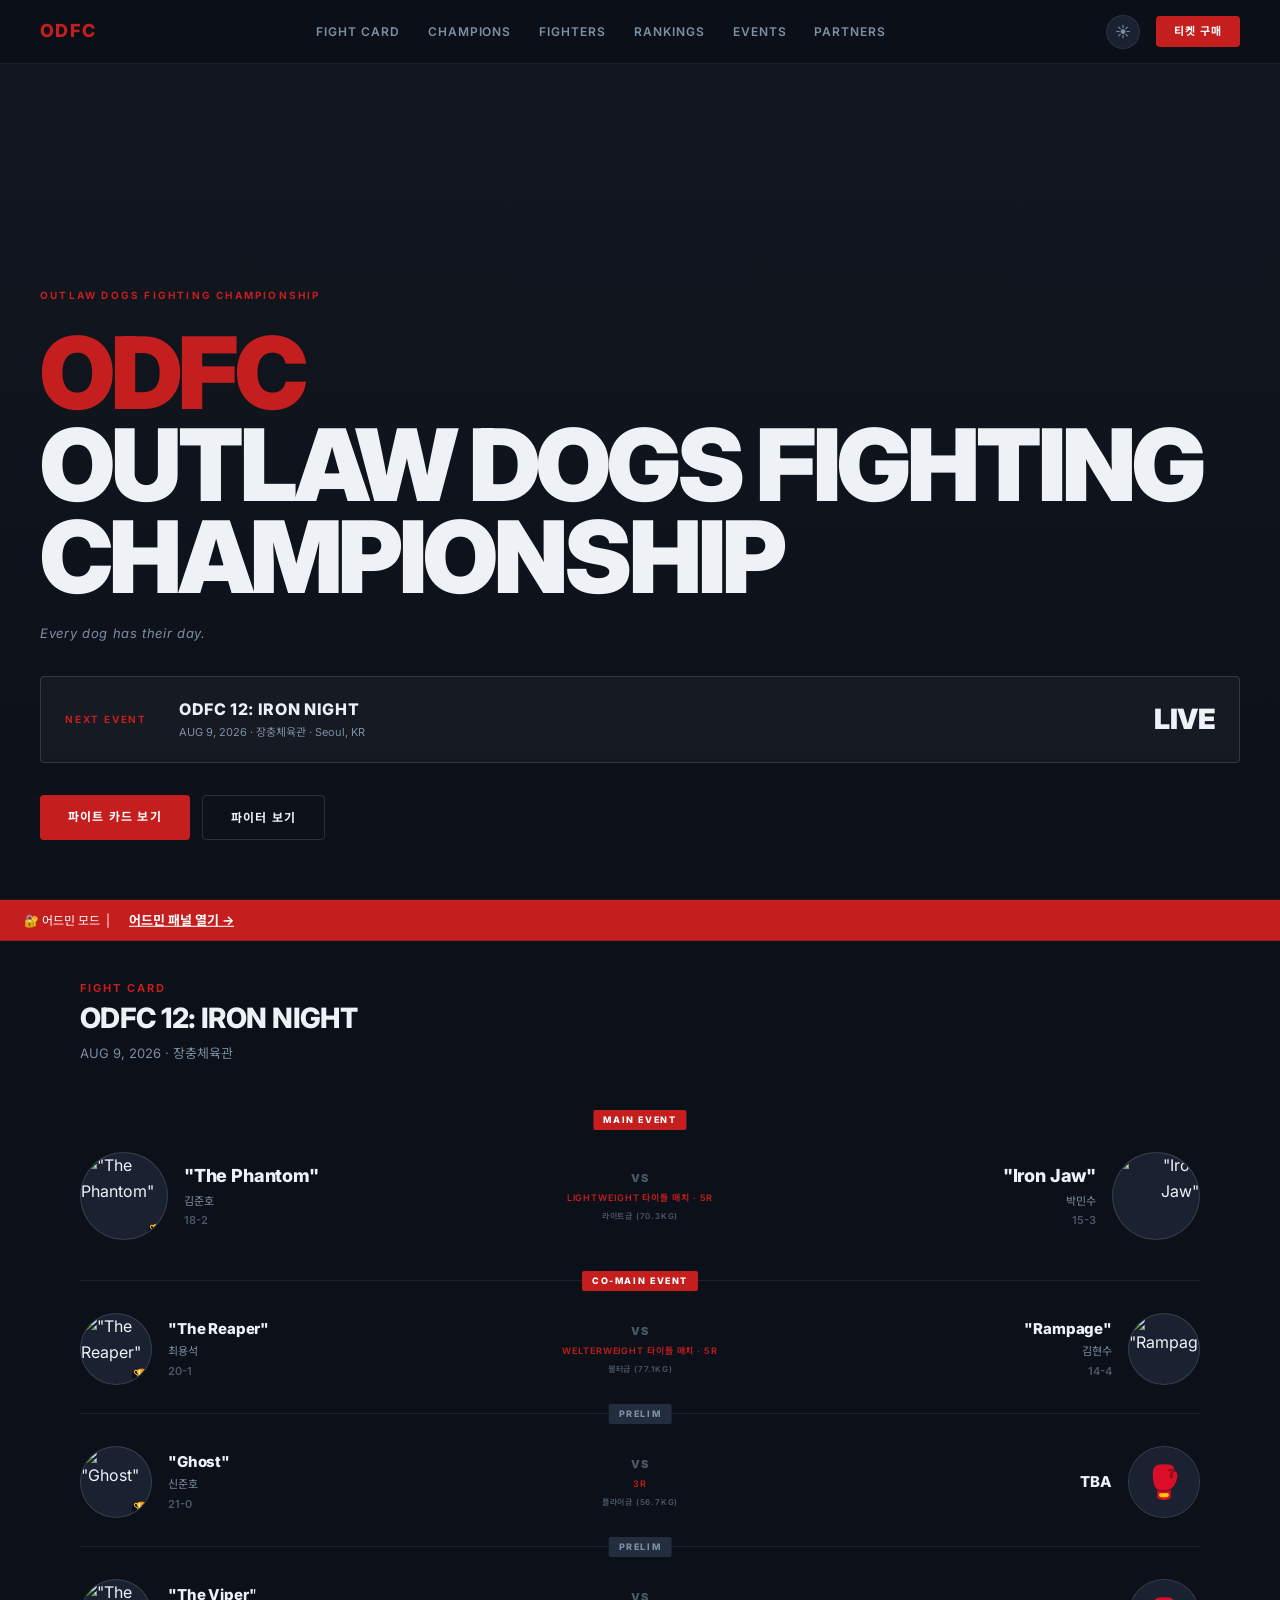
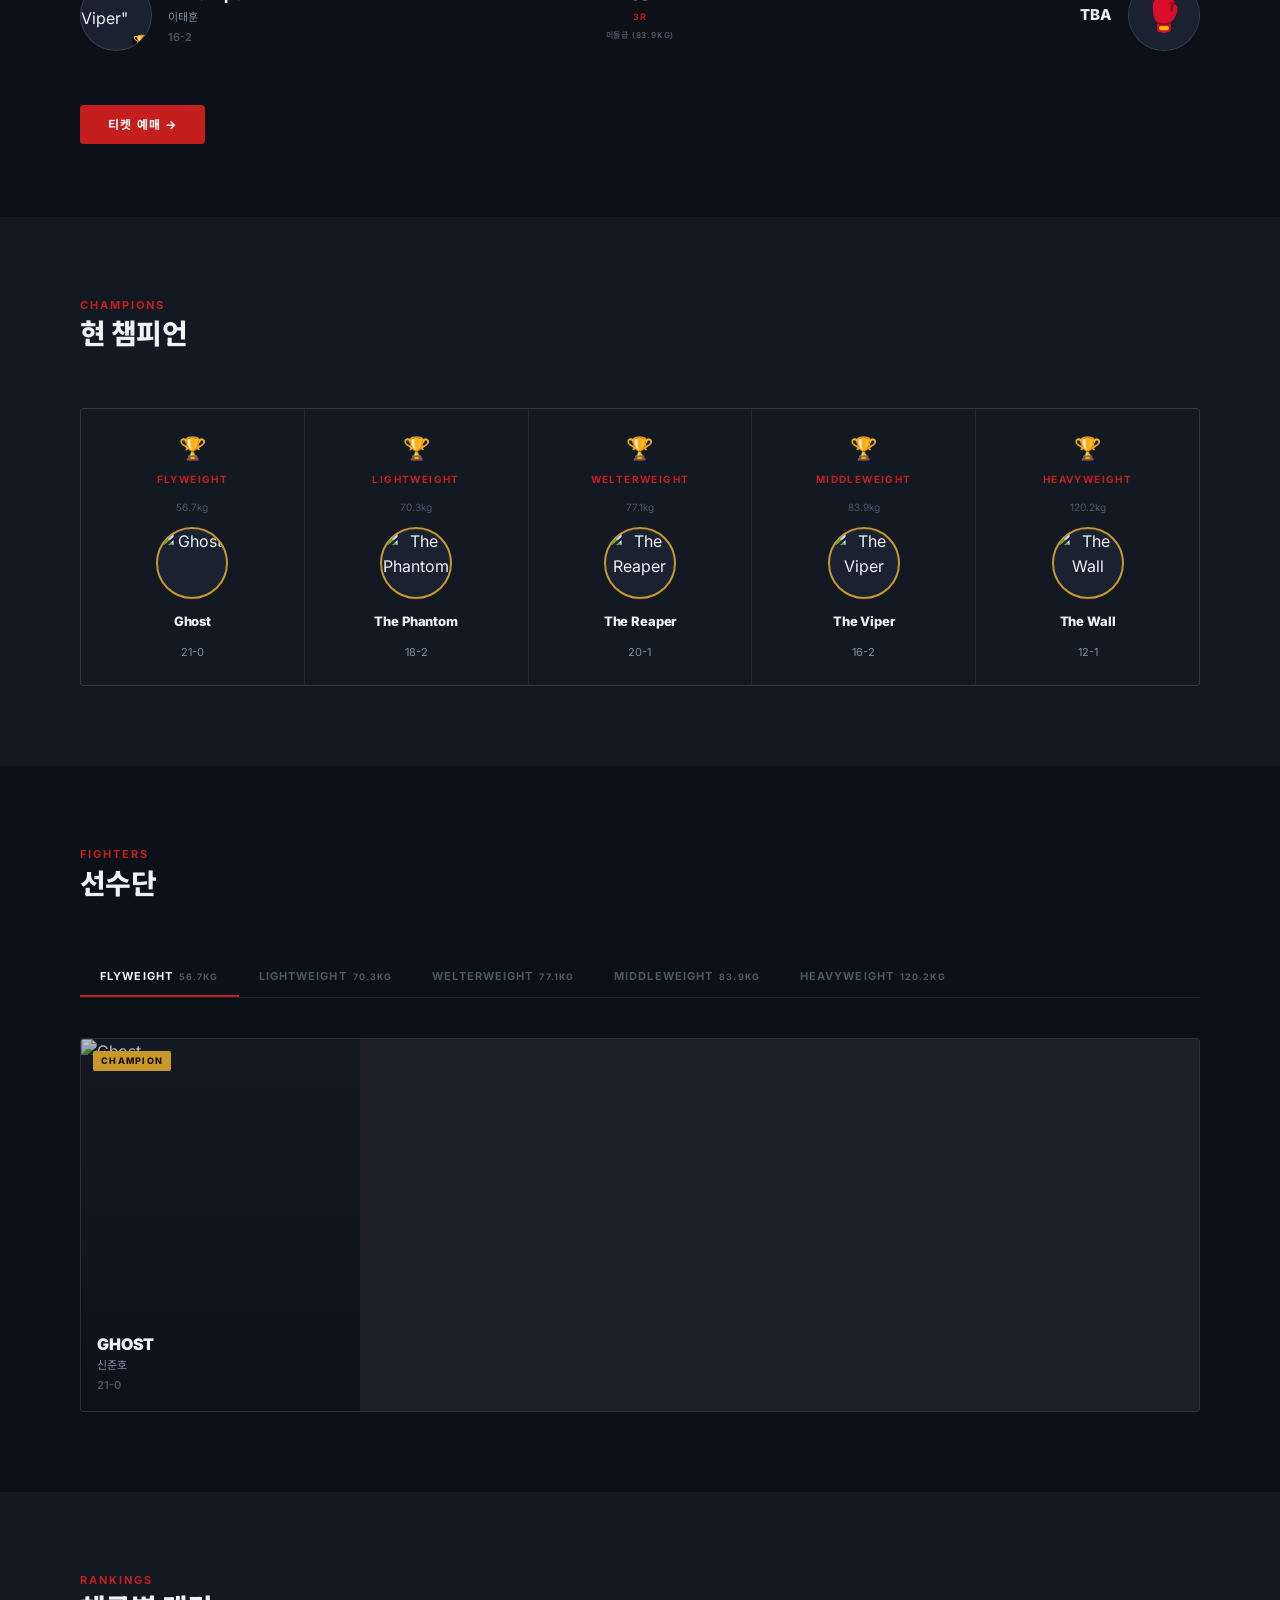
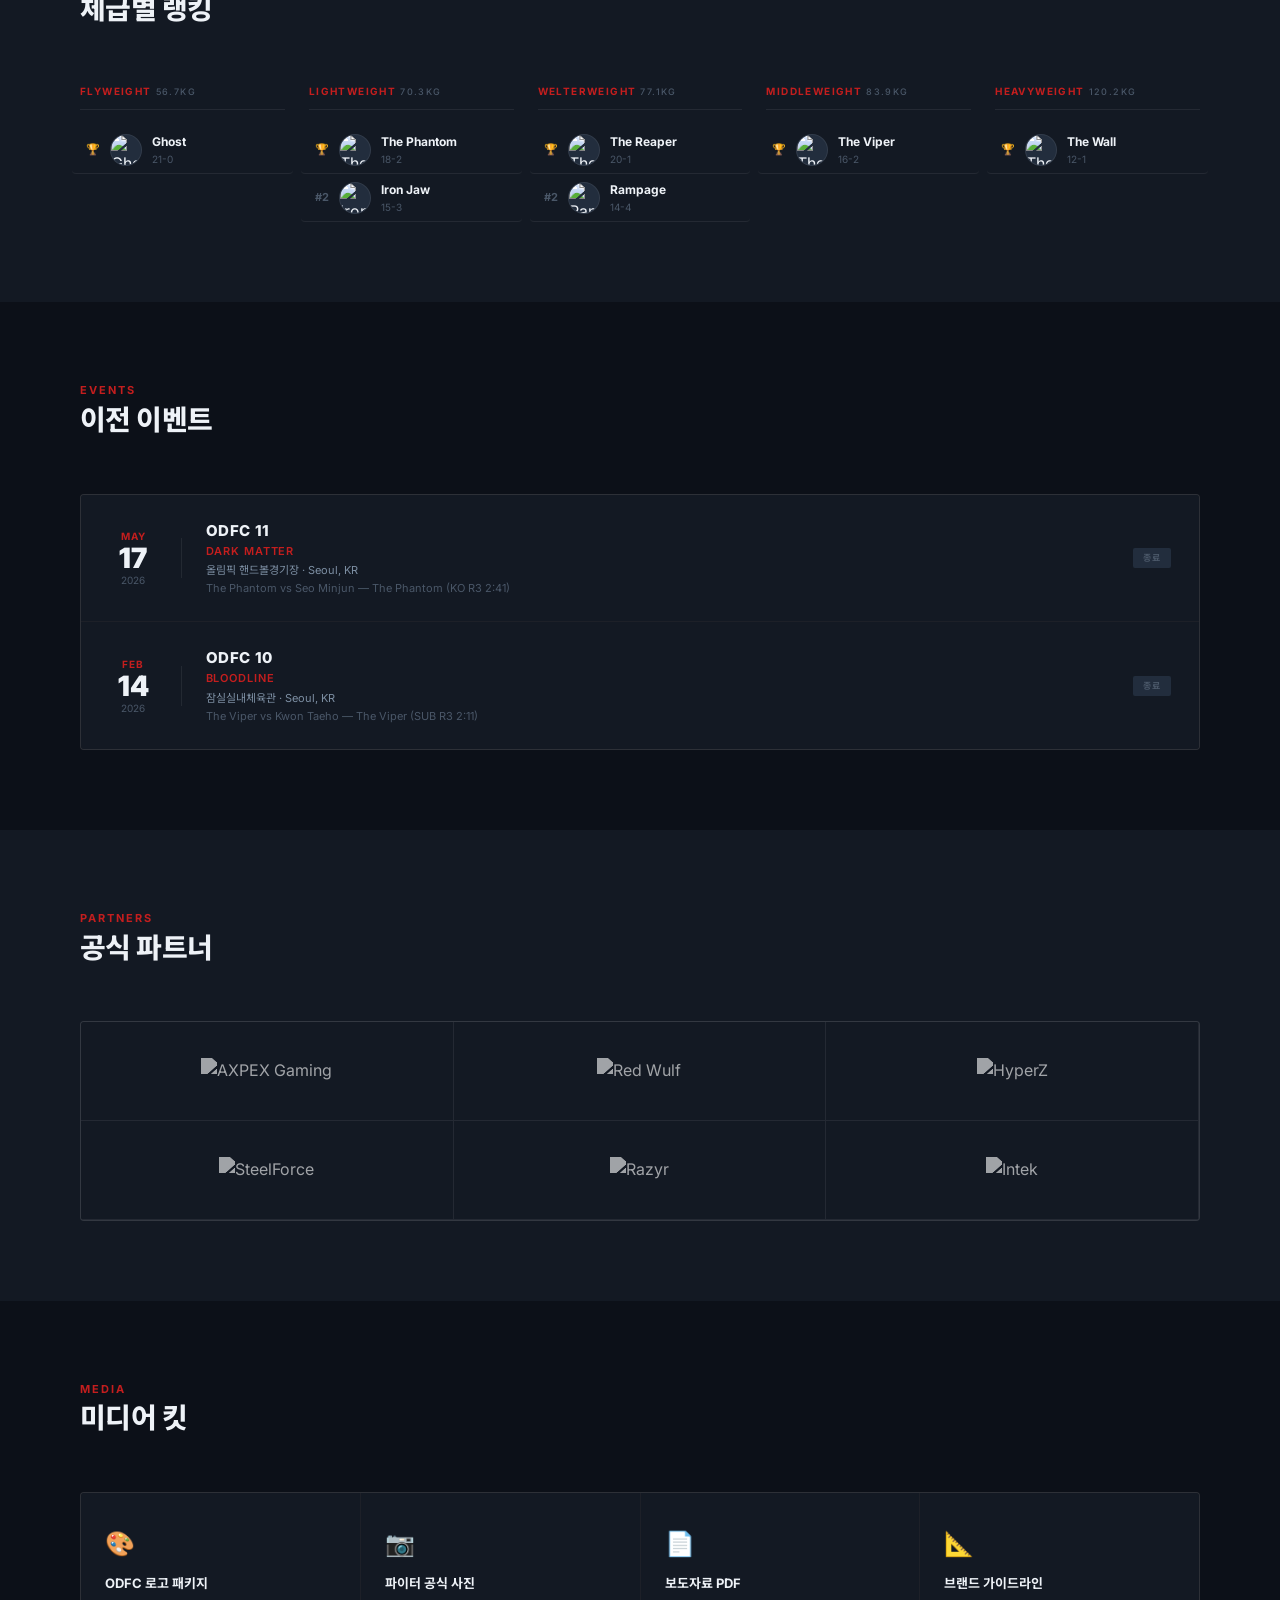
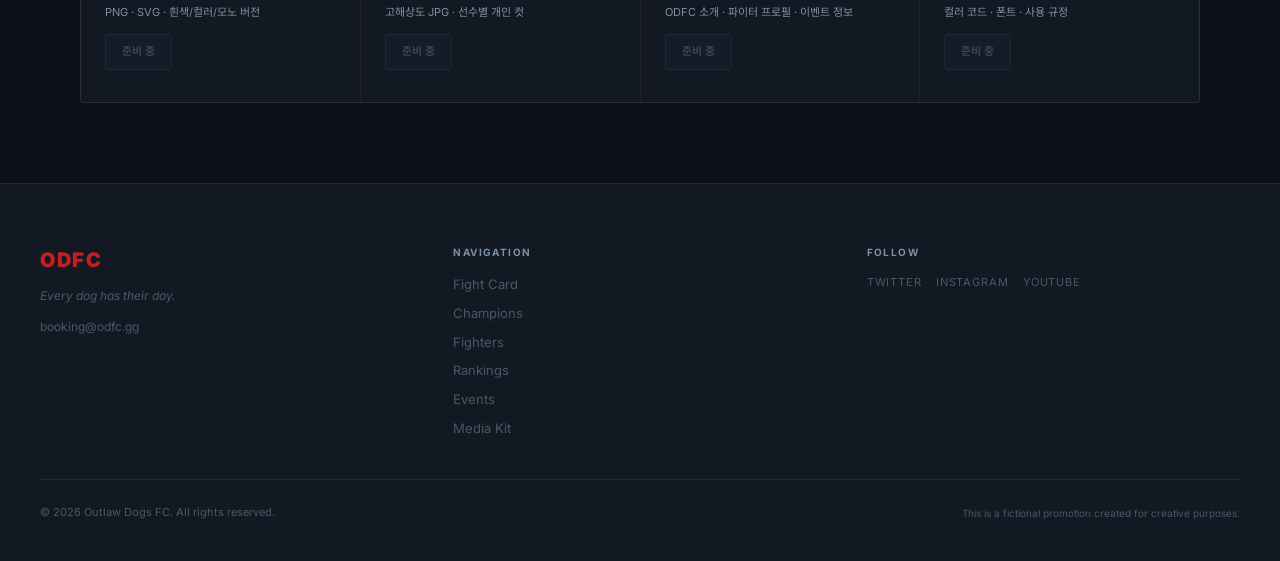
==== odfc/index.html @ b2ba79c9 "odfc (파이트클럽) 페이지 제작" ====
<!DOCTYPE html>
<html lang="ko" data-theme="dark">
<head>
  <meta charset="UTF-8">
  <meta name="viewport" content="width=device-width, initial-scale=1.0">
  <title>ODFC — Outlaw Dogs Fighting Championship</title>
  <meta name="description" content="Outlaw Dogs Fighting Championship. Every dog has their day.">
  <link rel="preconnect" href="https://fonts.googleapis.com">
  <link href="https://fonts.googleapis.com/css2?family=Inter:wght@400;500;600;700;800;900&family=Noto+Sans+KR:wght@400;500;700;900&display=swap" rel="stylesheet">
  <link rel="stylesheet" href="css/style.css">
</head>
<body>

<!-- Announcement Bar -->
<div id="announcement-bar" class="hidden"></div>

<!-- Nav -->
<nav class="nav">
  <a href="#" class="nav-logo">
    <span class="accent" id="nav-logo">ODFC</span>
  </a>
  <div class="nav-links">
    <a href="#fightcard">Fight Card</a>
    <a href="#champions">Champions</a>
    <a href="#fighters">Fighters</a>
    <a href="#rankings">Rankings</a>
    <a href="#past-events">Events</a>
    <a href="#sponsors">Partners</a>
  </div>
  <div class="nav-right">
    <button class="theme-toggle" id="theme-toggle" onclick="toggleTheme()" title="테마 전환">☀️</button>
    <a class="nav-tickets" href="#fightcard">티켓 구매</a>
  </div>
</nav>

<!-- Live Bar -->
<div id="live-bar">
  <div class="live-bar-inner">
    <div class="live-dot"></div>
    <span class="live-label">LIVE</span>
    <span class="live-match" id="live-match"></span>
    <span class="live-event" id="live-event" style="color:rgba(255,255,255,0.65);font-size:11px"></span>
    <span class="live-round" id="live-round"></span>
    <a class="live-watch" id="live-watch-btn" href="#" target="_blank" rel="noopener">지금 시청 →</a>
  </div>
</div>

<!-- ===================== HERO ===================== -->
<section id="hero" class="hero">
  <div class="hero-bg-overlay"></div>
  <div class="hero-content">
    <div class="hero-eyebrow">Outlaw Dogs Fighting Championship</div>
    <h1 class="hero-title" id="hero-title">
      <span class="red">ODFC</span>
    </h1>
    <p class="hero-slogan" id="hero-slogan">Every dog has their day.</p>

    <div class="hero-next" id="hero-next">
      <span class="hero-next-label">NEXT EVENT</span>
      <div class="hero-next-event">
        <div class="hero-next-name" id="hero-next-name"></div>
        <div class="hero-next-meta" id="hero-next-meta"></div>
      </div>
      <div class="hero-countdown" id="hero-countdown">
        <div class="countdown-block"><span class="countdown-val">--</span><span class="countdown-lbl">Days</span></div>
        <div class="countdown-block"><span class="countdown-val">--</span><span class="countdown-lbl">Hrs</span></div>
        <div class="countdown-block"><span class="countdown-val">--</span><span class="countdown-lbl">Min</span></div>
        <div class="countdown-block"><span class="countdown-val">--</span><span class="countdown-lbl">Sec</span></div>
      </div>
    </div>

    <div class="hero-cta">
      <a class="btn-primary" href="#fightcard">파이트 카드 보기</a>
      <a class="btn-outline" href="#fighters">파이터 보기</a>
    </div>
  </div>
</section>

<!-- ===================== FIGHT CARD ===================== -->
<section id="fightcard" style="padding:80px 0; background:var(--bg)">
  <div style="max-width:1200px;margin:0 auto;padding:0 40px">
    <div class="section-head reveal">
      <span class="section-title">Fight Card</span>
      <span class="section-sub" id="fightcard-event-name">ODFC —</span>
      <span style="font-size:13px;color:var(--text-muted);margin-top:4px" id="fightcard-event-meta"></span>
    </div>
    <div class="fightcard-wrap reveal" id="fightcard-grid"></div>
    <div style="margin-top:32px" class="reveal">
      <a class="btn-primary" href="#">티켓 예매 →</a>
    </div>
  </div>
</section>

<!-- ===================== CHAMPIONS ===================== -->
<section id="champions" style="padding:80px 0;background:var(--bg2)">
  <div style="max-width:1200px;margin:0 auto;padding:0 40px">
    <div class="section-head reveal">
      <span class="section-title">Champions</span>
      <span class="section-sub">현 챔피언</span>
    </div>
    <div class="champs-grid reveal" id="champs-grid"></div>
  </div>
</section>

<!-- ===================== FIGHTERS ===================== -->
<section id="fighters" style="padding:80px 0;background:var(--bg)">
  <div style="max-width:1200px;margin:0 auto;padding:0 40px">
    <div class="section-head reveal">
      <span class="section-title">Fighters</span>
      <span class="section-sub">선수단</span>
    </div>
    <div class="wc-tabs reveal" id="wc-tabs"></div>
    <div class="fighters-grid reveal" id="fighters-grid"></div>
  </div>
</section>

<!-- ===================== RANKINGS ===================== -->
<section id="rankings" style="padding:80px 0;background:var(--bg2)">
  <div style="max-width:1200px;margin:0 auto;padding:0 40px">
    <div class="section-head reveal">
      <span class="section-title">Rankings</span>
      <span class="section-sub">체급별 랭킹</span>
    </div>
    <div class="rankings-grid reveal" id="rankings-grid"></div>
  </div>
</section>

<!-- ===================== PAST EVENTS ===================== -->
<section id="past-events" style="padding:80px 0;background:var(--bg)">
  <div style="max-width:1200px;margin:0 auto;padding:0 40px">
    <div class="section-head reveal">
      <span class="section-title">Events</span>
      <span class="section-sub">이전 이벤트</span>
    </div>
    <div class="events-list reveal" id="events-list"></div>
  </div>
</section>

<!-- ===================== SPONSORS ===================== -->
<section id="sponsors" style="padding:80px 0;background:var(--bg2)">
  <div style="max-width:1200px;margin:0 auto;padding:0 40px">
    <div class="section-head reveal">
      <span class="section-title">Partners</span>
      <span class="section-sub">공식 파트너</span>
    </div>
    <div class="sponsors-grid reveal" id="sponsors-grid"></div>
  </div>
</section>

<!-- ===================== MEDIA KIT ===================== -->
<section id="mediakit" style="padding:80px 0;background:var(--bg)">
  <div style="max-width:1200px;margin:0 auto;padding:0 40px">
    <div class="section-head reveal">
      <span class="section-title">Media</span>
      <span class="section-sub">미디어 킷</span>
    </div>
    <div class="mediakit-grid reveal" id="mediakit-grid"></div>
  </div>
</section>

<!-- ===================== FOOTER ===================== -->
<footer class="footer">
  <div class="footer-inner">
    <div>
      <div class="footer-logo" id="footer-logo-text"><span class="accent">ODFC</span></div>
      <div class="footer-slogan" id="footer-slogan">Every dog has their day.</div>
      <div style="margin-top:12px;font-size:12px;color:var(--text-faint)" id="footer-contact"></div>
    </div>
    <div>
      <div class="footer-col-title">Navigation</div>
      <div class="footer-links">
        <a class="footer-link" href="#fightcard">Fight Card</a>
        <a class="footer-link" href="#champions">Champions</a>
        <a class="footer-link" href="#fighters">Fighters</a>
        <a class="footer-link" href="#rankings">Rankings</a>
        <a class="footer-link" href="#past-events">Events</a>
        <a class="footer-link" href="#mediakit">Media Kit</a>
      </div>
    </div>
    <div>
      <div class="footer-col-title">Follow</div>
      <div class="footer-social" id="footer-social"></div>
    </div>
  </div>
  <div class="footer-bottom">
    <span>© 2026 Outlaw Dogs FC. All rights reserved.</span>
    <span style="color:var(--text-faint);font-size:10px">This is a fictional promotion created for creative purposes.</span>
  </div>
</footer>

<!-- ===================== FIGHTER POPUP ===================== -->
<div class="popup-overlay" id="popup-overlay" onclick="if(event.target===this)closePopup()">
  <div class="popup">
    <button class="popup-close" onclick="closePopup()">✕</button>

    <!-- Left: Photo / Video -->
    <div class="popup-left">
      <div class="popup-media-wrap">
        <iframe class="popup-highlight-iframe" id="popup-highlight-iframe" allowfullscreen></iframe>
        <img class="popup-fighter-photo" id="popup-fighter-photo" alt="" style="display:none">
        <div class="popup-photo-placeholder" id="popup-photo-placeholder" style="display:none">🥊</div>
      </div>
    </div>

    <!-- Right: Info -->
    <div class="popup-right">
      <!-- Header -->
      <div>
        <div class="popup-champ-badge" id="popup-champ-badge" style="display:none">🏆 Champion</div>
        <div class="popup-nickname" id="popup-nickname"></div>
        <div class="popup-realname" id="popup-realname"></div>
        <div class="popup-class" id="popup-class"></div>
      </div>

      <div class="popup-record" id="popup-record"></div>

      <hr class="popup-divider">

      <!-- Bio -->
      <div>
        <div class="popup-section-title">기본 정보</div>
        <div class="popup-bio-grid">
          <div class="popup-bio-item"><span class="popup-bio-label">나이</span><span class="popup-bio-val" id="popup-age">—</span></div>
          <div class="popup-bio-item"><span class="popup-bio-label">국적</span><span class="popup-bio-val" id="popup-nationality">—</span></div>
          <div class="popup-bio-item"><span class="popup-bio-label">신장</span><span class="popup-bio-val" id="popup-height">—</span></div>
          <div class="popup-bio-item"><span class="popup-bio-label">리치</span><span class="popup-bio-val" id="popup-reach">—</span></div>
          <div class="popup-bio-item"><span class="popup-bio-label">스탠스</span><span class="popup-bio-val" id="popup-stance">—</span></div>
        </div>
      </div>

      <!-- Style Tags -->
      <div>
        <div class="popup-section-title">파이팅 스타일</div>
        <div class="popup-style-tags" id="popup-style-tags"></div>
      </div>

      <hr class="popup-divider">

      <!-- Stats -->
      <div>
        <div class="popup-section-title">능력치</div>
        <div class="popup-stats-grid" id="popup-stats-grid"></div>
      </div>

      <!-- Finishes -->
      <div>
        <div class="popup-section-title">피니시 방식</div>
        <div class="popup-finishes">
          <div class="popup-finish-item">
            <div class="popup-finish-val" id="popup-ko">0</div>
            <div class="popup-finish-lbl">KO/TKO</div>
          </div>
          <div class="popup-finish-item">
            <div class="popup-finish-val" id="popup-sub">0</div>
            <div class="popup-finish-lbl">서브미션</div>
          </div>
          <div class="popup-finish-item">
            <div class="popup-finish-val" id="popup-dec">0</div>
            <div class="popup-finish-lbl">판정</div>
          </div>
        </div>
      </div>

      <hr class="popup-divider">

      <!-- Recent Fights -->
      <div>
        <div class="popup-section-title">최근 전적</div>
        <table class="popup-fights-table">
          <thead>
            <tr>
              <th>상대</th><th>결과</th><th>방식</th><th>라운드</th><th>이벤트</th>
            </tr>
          </thead>
          <tbody id="popup-fights-body"></tbody>
        </table>
      </div>

      <!-- Career -->
      <div>
        <div class="popup-section-title">커리어</div>
        <div class="popup-career-list" id="popup-career"></div>
      </div>

      <!-- Titles -->
      <div id="popup-titles-wrap" style="display:none">
        <div class="popup-section-title">타이틀</div>
        <div class="popup-titles-list" id="popup-titles"></div>
      </div>
    </div>
  </div>
</div>

<!-- Admin bar -->
<div id="admin-bar">
  🔐 어드민 모드 &nbsp;|&nbsp; <a href="admin/?admin=ODFC2025">어드민 패널 열기 →</a>
</div>

<script src="js/data.js"></script>
<script src="js/main.js"></script>
</body>
</html>
---- odfc/css/style.css ----
/* =============================================
   ODFC — Outlaw Dogs Fighting Championship
   Design system: navy-black / crimson
   ============================================= */

/* ---------- Reset & Base ---------- */
*, *::before, *::after { box-sizing: border-box; margin: 0; padding: 0; }
html { scroll-behavior: smooth; overflow-x: hidden; }
body {
  font-family: 'Inter', 'Noto Sans KR', system-ui, -apple-system, sans-serif;
  background: var(--bg);
  color: var(--text);
  line-height: 1.6;
  -webkit-font-smoothing: antialiased;
  overflow-x: hidden;
}
a { color: inherit; text-decoration: none; }
img { display: block; max-width: 100%; }
button { cursor: pointer; border: none; background: none; font-family: inherit; }
input, textarea, select { font-family: inherit; }

/* ---------- CSS Variables ---------- */
:root {
  --bg:           #0c1018;
  --bg2:          #131923;
  --bg3:          #1a2232;
  --bg4:          #222d3d;
  --red:          #c41e1e;
  --red-dim:      #9b1616;
  --red-glow:     rgba(196,30,30,0.18);
  --gold:         #c8992a;
  --text:         #eef2f7;
  --text-muted:   #7d8fa3;
  --text-faint:   #4a5768;
  --border:       rgba(255,255,255,0.07);
  --border-light: rgba(255,255,255,0.13);
  --radius:       4px;
  --transition:   0.22s ease;
  --nav-h:        64px;
}

/* ---------- Light Mode ---------- */
[data-theme="light"] {
  --bg:           #f0f2f5;
  --bg2:          #e4e7ec;
  --bg3:          #d8dce3;
  --bg4:          #cdd2da;
  --text:         #0c1018;
  --text-muted:   #4a5768;
  --text-faint:   #8a95a3;
  --border:       rgba(0,0,0,0.08);
  --border-light: rgba(0,0,0,0.14);
  --red-glow:     rgba(196,30,30,0.10);
}
[data-theme="light"] .hero { background: var(--bg2); }
[data-theme="light"] .hero-title { color: var(--text); }
[data-theme="light"] .nav { background: rgba(240,242,245,0.95); border-bottom-color: var(--border); }
[data-theme="light"] .fighter-photo-wrap img { filter: none; }
[data-theme="light"] .fighter-photo-wrap::after { display: none; }
[data-theme="light"] .champ-card:hover { background: var(--bg3); }

/* ---------- Announcement Bar ---------- */
#announcement-bar {
  position: fixed; top: 0; left: 0; right: 0; z-index: 400;
  background: var(--red); color: #fff; font-size: 12px;
  height: 36px; display: flex; align-items: center; justify-content: center;
  gap: 12px; padding: 0 48px;
  transition: transform 0.3s ease, opacity 0.3s ease;
  letter-spacing: 0.02em;
}
#announcement-bar.hidden { transform: translateY(-100%); opacity: 0; pointer-events: none; }
.ann-message { font-weight: 500; }
.ann-link { color: #fff; text-decoration: underline; opacity: 0.85; margin-left: 6px; }
.ann-link:hover { opacity: 1; }
.ann-dismiss {
  position: absolute; right: 14px;
  background: none; border: none; color: #fff; font-size: 16px;
  cursor: pointer; opacity: 0.7; line-height: 1;
  padding: 4px 6px;
}
.ann-dismiss:hover { opacity: 1; }
body.has-announcement .nav { top: 36px; }

/* ---------- Nav ---------- */
.nav {
  position: fixed; top: 0; left: 0; right: 0; z-index: 300;
  height: var(--nav-h);
  background: rgba(12,16,24,0.9);
  backdrop-filter: blur(12px);
  -webkit-backdrop-filter: blur(12px);
  border-bottom: 0.5px solid var(--border);
  display: flex; align-items: center;
  padding: 0 40px;
  gap: 32px;
}
.nav-logo {
  font-size: 18px; font-weight: 800; letter-spacing: 0.08em;
  color: var(--text); text-transform: uppercase;
  display: flex; align-items: center; gap: 8px;
  margin-right: auto;
}
.nav-logo span.accent { color: var(--red); }
.nav-links { display: flex; align-items: center; gap: 28px; }
.nav-links a {
  font-size: 12px; font-weight: 600; letter-spacing: 0.08em;
  text-transform: uppercase; color: var(--text-muted);
  transition: color var(--transition);
}
.nav-links a:hover { color: var(--text); }
.nav-right { display: flex; align-items: center; gap: 16px; margin-left: auto; }
.theme-toggle {
  width: 34px; height: 34px; border-radius: 50%;
  background: var(--bg3); border: 0.5px solid var(--border);
  display: flex; align-items: center; justify-content: center;
  font-size: 15px; color: var(--text-muted);
  transition: background var(--transition), color var(--transition);
  cursor: pointer;
}
.theme-toggle:hover { background: var(--bg4); color: var(--text); }
.nav-tickets {
  padding: 7px 18px; border-radius: var(--radius);
  background: var(--red); color: #fff;
  font-size: 11px; font-weight: 700; letter-spacing: 0.10em; text-transform: uppercase;
  transition: background var(--transition);
}
.nav-tickets:hover { background: var(--red-dim); }

/* ---------- Section base ---------- */
.section {
  padding: 100px 40px;
  max-width: 1200px;
  margin: 0 auto;
}
.section-head {
  display: flex; flex-direction: column; gap: 4px;
  margin-bottom: 56px;
}
.section-title {
  font-size: 11px; font-weight: 700; letter-spacing: 0.18em;
  text-transform: uppercase; color: var(--red);
}
.section-sub {
  font-size: 28px; font-weight: 800; letter-spacing: -0.02em; color: var(--text);
  line-height: 1.2;
}
.section-divider {
  width: 100%;
  border: none;
  border-top: 0.5px solid var(--border);
}

/* ---------- Hero ---------- */
.hero {
  min-height: 100vh;
  display: flex; flex-direction: column; justify-content: flex-end;
  padding: calc(var(--nav-h) + 40px) 40px 60px;
  position: relative; overflow: hidden;
  background: var(--bg2);
}
.hero-bg-video {
  position: absolute; inset: 0; z-index: 0;
  object-fit: cover; width: 100%; height: 100%;
  opacity: 0.35;
}
.hero-bg-overlay {
  position: absolute; inset: 0; z-index: 1;
  background: linear-gradient(to top, var(--bg) 0%, rgba(12,16,24,0.6) 50%, rgba(12,16,24,0.2) 100%);
}
.hero-content {
  position: relative; z-index: 2;
  max-width: 1200px; margin: 0 auto; width: 100%;
  display: flex; flex-direction: column; gap: 24px;
}
.hero-eyebrow {
  font-size: 10px; font-weight: 700; letter-spacing: 0.22em;
  text-transform: uppercase; color: var(--red);
}
.hero-title {
  font-size: clamp(52px, 8vw, 100px);
  font-weight: 900; letter-spacing: -0.04em;
  line-height: 0.92; color: var(--text);
  text-transform: uppercase;
}
.hero-title span.red { color: var(--red); }
.hero-slogan {
  font-size: 13px; color: var(--text-muted); letter-spacing: 0.05em;
  font-style: italic; margin-top: -4px;
}
.hero-next {
  display: flex; align-items: center; gap: 32px;
  padding: 20px 24px;
  background: rgba(255,255,255,0.04);
  border: 0.5px solid var(--border-light);
  border-radius: var(--radius);
  margin-top: 8px;
  backdrop-filter: blur(4px);
}
.hero-next-label {
  font-size: 10px; font-weight: 700; letter-spacing: 0.18em;
  text-transform: uppercase; color: var(--red); white-space: nowrap;
}
.hero-next-event {
  display: flex; flex-direction: column; gap: 2px; flex: 1;
}
.hero-next-name {
  font-size: 16px; font-weight: 800; letter-spacing: 0.04em; text-transform: uppercase; color: var(--text);
}
.hero-next-meta {
  font-size: 11px; color: var(--text-muted);
}
.hero-countdown {
  display: flex; gap: 20px;
}
.countdown-block {
  display: flex; flex-direction: column; align-items: center; min-width: 44px;
}
.countdown-val {
  font-size: 28px; font-weight: 900; letter-spacing: -0.02em; color: var(--text);
  line-height: 1;
}
.countdown-lbl {
  font-size: 9px; font-weight: 600; letter-spacing: 0.12em;
  text-transform: uppercase; color: var(--text-faint); margin-top: 2px;
}
.hero-cta {
  display: flex; gap: 12px; margin-top: 8px;
}
.btn-primary {
  padding: 12px 28px; border-radius: var(--radius);
  background: var(--red); color: #fff;
  font-size: 12px; font-weight: 700; letter-spacing: 0.10em; text-transform: uppercase;
  transition: background var(--transition), transform var(--transition);
  border: none; cursor: pointer;
}
.btn-primary:hover { background: var(--red-dim); transform: translateY(-1px); }
.btn-outline {
  padding: 12px 28px; border-radius: var(--radius);
  background: transparent; color: var(--text);
  border: 0.5px solid var(--border-light);
  font-size: 12px; font-weight: 700; letter-spacing: 0.10em; text-transform: uppercase;
  transition: background var(--transition), border-color var(--transition);
}
.btn-outline:hover { background: var(--bg3); border-color: var(--text-faint); }

/* ---------- Live Bar ---------- */
#live-bar {
  background: var(--red);
  padding: 14px 40px;
  display: none;
}
#live-bar.active { display: flex; }
.live-bar-inner {
  max-width: 1200px; margin: 0 auto; width: 100%;
  display: flex; align-items: center; gap: 20px; flex-wrap: wrap;
}
.live-dot {
  width: 8px; height: 8px; border-radius: 50%;
  background: #fff; flex-shrink: 0;
  animation: livePulse 1.4s ease-in-out infinite;
}
@keyframes livePulse {
  0%,100% { opacity: 1; } 50% { opacity: 0.3; }
}
.live-label {
  font-size: 10px; font-weight: 800; letter-spacing: 0.2em;
  text-transform: uppercase; color: #fff; white-space: nowrap;
}
.live-match { font-size: 13px; font-weight: 600; color: #fff; }
.live-round { font-size: 12px; font-weight: 500; color: rgba(255,255,255,0.75); }
.live-watch {
  margin-left: auto;
  padding: 6px 16px; border-radius: var(--radius);
  background: rgba(255,255,255,0.2); color: #fff;
  font-size: 11px; font-weight: 700; letter-spacing: 0.08em; text-transform: uppercase;
  border: 0.5px solid rgba(255,255,255,0.4);
  transition: background var(--transition);
  cursor: pointer;
}
.live-watch:hover { background: rgba(255,255,255,0.3); }

/* ---------- Fight Card Section ---------- */
#fightcard { background: var(--bg); }
.fightcard-wrap {
  display: flex; flex-direction: column; gap: 0;
}
.fight-row {
  display: flex; align-items: center;
  padding: 28px 0;
  border-bottom: 0.5px solid var(--border);
  gap: 16px; position: relative;
}
.fight-row:last-child { border-bottom: none; }
.fight-row.main-event {
  padding: 40px 0;
}
.fight-type-badge {
  position: absolute; left: 50%; top: -10px; transform: translateX(-50%);
  font-size: 9px; font-weight: 800; letter-spacing: 0.18em; text-transform: uppercase;
  padding: 3px 10px; border-radius: 2px;
  background: var(--red); color: #fff;
  white-space: nowrap;
}
.fight-type-badge.prelim { background: var(--bg4); color: var(--text-muted); }
.fight-fighter {
  display: flex; align-items: center; gap: 16px;
  flex: 1;
}
.fight-fighter.right { flex-direction: row-reverse; text-align: right; }
.fight-fighter-photo {
  width: 72px; height: 72px; border-radius: 50%; overflow: hidden;
  border: 1.5px solid var(--border-light); flex-shrink: 0;
  background: var(--bg3);
  position: relative;
}
.fight-fighter-photo img {
  width: 100%; height: 100%; object-fit: cover; object-position: top;
}
.fight-fighter-photo.champ::after {
  content: '🏆';
  position: absolute; bottom: 0; right: 0;
  font-size: 14px; line-height: 1;
  background: var(--bg); border-radius: 50%; padding: 1px;
}
.fight-row.main-event .fight-fighter-photo { width: 88px; height: 88px; }
.fight-info { display: flex; flex-direction: column; gap: 2px; }
.fight-nickname { font-size: 15px; font-weight: 800; color: var(--text); letter-spacing: -0.01em; }
.fight-row.main-event .fight-nickname { font-size: 18px; }
.fight-realname { font-size: 11px; color: var(--text-muted); }
.fight-record { font-size: 11px; color: var(--text-faint); font-weight: 600; }
.fight-vs {
  display: flex; flex-direction: column; align-items: center; gap: 4px;
  min-width: 80px;
}
.fight-vs-text {
  font-size: 11px; font-weight: 900; letter-spacing: 0.12em;
  color: var(--text-faint); text-transform: uppercase;
}
.fight-vs-meta {
  font-size: 9px; font-weight: 600; letter-spacing: 0.10em;
  color: var(--red); text-transform: uppercase; text-align: center;
}
.fight-result-badge {
  font-size: 10px; font-weight: 700; letter-spacing: 0.08em;
  padding: 2px 8px; border-radius: 2px;
  background: var(--bg4); color: var(--text-muted);
}
.fight-result-badge.win { background: rgba(34,130,80,0.2); color: #4caf82; }

/* ---------- Champions ---------- */
#champions { background: var(--bg2); }
.champs-grid {
  display: grid;
  grid-template-columns: repeat(5, 1fr);
  gap: 1px;
  background: var(--border);
  border: 0.5px solid var(--border);
  border-radius: var(--radius);
  overflow: hidden;
}
.champ-card {
  background: var(--bg2);
  padding: 28px 16px 24px;
  display: flex; flex-direction: column; align-items: center; gap: 12px;
  cursor: pointer; text-align: center;
  transition: background var(--transition);
  position: relative;
}
.champ-card:hover { background: var(--bg3); }
.champ-belt {
  font-size: 22px; line-height: 1;
}
.champ-class {
  font-size: 10px; font-weight: 700; letter-spacing: 0.14em;
  text-transform: uppercase; color: var(--red);
}
.champ-limit { font-size: 10px; color: var(--text-faint); }
.champ-photo {
  width: 72px; height: 72px; border-radius: 50%; overflow: hidden;
  border: 2px solid var(--gold); flex-shrink: 0;
  background: var(--bg3);
}
.champ-photo img { width: 100%; height: 100%; object-fit: cover; object-position: top; }
.champ-nickname {
  font-size: 13px; font-weight: 800; color: var(--text); letter-spacing: -0.01em;
}
.champ-record { font-size: 11px; color: var(--text-muted); }
.champ-vacant {
  font-size: 11px; font-weight: 600; color: var(--text-faint); letter-spacing: 0.06em;
}

/* ---------- Fighters (Weight Class Tabs) ---------- */
#fighters { background: var(--bg); }
.wc-tabs {
  display: flex; gap: 0;
  border-bottom: 0.5px solid var(--border);
  margin-bottom: 40px;
  overflow-x: auto;
  scrollbar-width: none;
}
.wc-tabs::-webkit-scrollbar { display: none; }
.wc-tab {
  padding: 12px 20px;
  font-size: 11px; font-weight: 700; letter-spacing: 0.10em; text-transform: uppercase;
  color: var(--text-faint); cursor: pointer; white-space: nowrap;
  border-bottom: 2px solid transparent; margin-bottom: -0.5px;
  transition: color var(--transition), border-color var(--transition);
}
.wc-tab:hover { color: var(--text-muted); }
.wc-tab.active { color: var(--text); border-bottom-color: var(--red); }
.fighters-grid {
  display: grid;
  grid-template-columns: repeat(4, 1fr);
  gap: 1px;
  background: var(--border);
  border: 0.5px solid var(--border);
  border-radius: var(--radius);
  overflow: hidden;
}
.fighter-card {
  background: var(--bg2);
  cursor: pointer; position: relative; overflow: hidden;
  aspect-ratio: 3/4;
  transition: background var(--transition);
}
.fighter-card:hover .fighter-photo-wrap img { transform: scale(1.03); }
.fighter-photo-wrap {
  position: absolute; inset: 0;
  overflow: hidden;
}
.fighter-photo-wrap img {
  width: 100%; height: 100%; object-fit: cover; object-position: top;
  transition: transform 0.5s ease;
  filter: brightness(0.75) contrast(1.05);
}
.fighter-photo-wrap::after {
  content: ''; position: absolute; inset: 0;
  background: linear-gradient(to top, rgba(12,16,24,0.95) 0%, rgba(12,16,24,0.3) 55%, transparent 100%);
}
.fighter-card-info {
  position: absolute; bottom: 0; left: 0; right: 0;
  padding: 20px 16px 16px; z-index: 2;
}
.fighter-card-nickname {
  font-size: 16px; font-weight: 900; letter-spacing: -0.01em; color: var(--text);
  text-transform: uppercase;
}
.fighter-card-realname { font-size: 11px; color: var(--text-muted); }
.fighter-card-record { font-size: 11px; color: var(--text-faint); font-weight: 600; margin-top: 2px; }
.fighter-champ-badge {
  position: absolute; top: 12px; left: 12px; z-index: 3;
  background: var(--gold); color: #1a1000;
  font-size: 9px; font-weight: 800; letter-spacing: 0.14em; text-transform: uppercase;
  padding: 3px 8px; border-radius: 2px;
}
.fighter-rank-badge {
  position: absolute; top: 12px; left: 12px; z-index: 3;
  background: var(--bg3); color: var(--text-muted);
  border: 0.5px solid var(--border-light);
  font-size: 9px; font-weight: 700; letter-spacing: 0.10em; text-transform: uppercase;
  padding: 3px 8px; border-radius: 2px;
}
.placeholder-fighter {
  width: 100%; height: 100%; display: flex; align-items: center; justify-content: center;
  background: var(--bg3); color: var(--text-faint); font-size: 32px;
}

/* ---------- Rankings ---------- */
#rankings { background: var(--bg2); }
.rankings-grid {
  display: grid;
  grid-template-columns: repeat(5, 1fr);
  gap: 24px;
}
.ranking-col {}
.ranking-col-title {
  font-size: 10px; font-weight: 700; letter-spacing: 0.14em; text-transform: uppercase;
  color: var(--red); margin-bottom: 16px;
  padding-bottom: 10px; border-bottom: 0.5px solid var(--border);
}
.ranking-col-limit { color: var(--text-faint); font-size: 9px; margin-left: 4px; font-weight: 500; }
.ranking-row {
  display: flex; align-items: center; gap: 10px;
  padding: 8px 0;
  border-bottom: 0.5px solid var(--border);
  cursor: pointer;
  transition: background var(--transition);
  padding: 6px 8px; margin: 0 -8px;
  border-radius: var(--radius);
}
.ranking-row:hover { background: var(--bg3); }
.ranking-pos {
  font-size: 11px; font-weight: 700; color: var(--text-faint);
  min-width: 20px; text-align: right;
}
.ranking-pos.champ { color: var(--gold); }
.ranking-photo {
  width: 32px; height: 32px; border-radius: 50%; overflow: hidden; flex-shrink: 0;
  background: var(--bg4); border: 0.5px solid var(--border);
}
.ranking-photo img { width: 100%; height: 100%; object-fit: cover; object-position: top; }
.ranking-info { flex: 1; overflow: hidden; }
.ranking-nickname {
  font-size: 12px; font-weight: 700; color: var(--text);
  white-space: nowrap; overflow: hidden; text-overflow: ellipsis;
}
.ranking-record { font-size: 10px; color: var(--text-faint); }
.ranking-belt { font-size: 14px; }

/* ---------- Past Events ---------- */
#past-events { background: var(--bg); }
.events-list { display: flex; flex-direction: column; gap: 1px; background: var(--border); border: 0.5px solid var(--border); border-radius: var(--radius); overflow: hidden; }
.event-row {
  display: flex; align-items: center; gap: 24px;
  background: var(--bg2); padding: 24px 28px;
  cursor: pointer;
  transition: background var(--transition);
}
.event-row:hover { background: var(--bg3); }
.event-date-block {
  display: flex; flex-direction: column; align-items: center;
  min-width: 48px; text-align: center;
}
.event-month { font-size: 10px; font-weight: 700; letter-spacing: 0.1em; text-transform: uppercase; color: var(--red); }
.event-day { font-size: 28px; font-weight: 900; line-height: 1; color: var(--text); }
.event-year { font-size: 10px; color: var(--text-faint); }
.event-divider { width: 0.5px; height: 40px; background: var(--border); flex-shrink: 0; }
.event-info { flex: 1; }
.event-name { font-size: 15px; font-weight: 800; color: var(--text); letter-spacing: 0.04em; text-transform: uppercase; }
.event-subtitle { font-size: 11px; color: var(--red); letter-spacing: 0.08em; text-transform: uppercase; font-weight: 600; }
.event-venue { font-size: 11px; color: var(--text-muted); margin-top: 2px; }
.event-main-event { font-size: 11px; color: var(--text-faint); }
.event-status {
  font-size: 9px; font-weight: 700; letter-spacing: 0.12em; text-transform: uppercase;
  padding: 3px 10px; border-radius: 2px;
}
.event-status.completed { background: var(--bg4); color: var(--text-faint); }
.event-status.upcoming { background: var(--red-glow); color: var(--red); border: 0.5px solid var(--red); }

/* ---------- Sponsors ---------- */
#sponsors { background: var(--bg2); }
.sponsors-grid {
  display: flex; flex-wrap: wrap; gap: 0;
  background: var(--border);
  border: 0.5px solid var(--border);
  border-radius: var(--radius); overflow: hidden;
}
.sponsor-item {
  flex: 0 0 calc(100% / 3);
  display: flex; align-items: center; justify-content: center;
  padding: 36px 24px;
  background: var(--bg2);
  border-right: 0.5px solid var(--border);
  border-bottom: 0.5px solid var(--border);
  transition: background var(--transition);
}
.sponsor-item:hover { background: var(--bg3); }
.sponsor-item img { max-height: 36px; object-fit: contain; opacity: 0.6; filter: brightness(0) invert(1); transition: opacity var(--transition); }
.sponsor-item:hover img { opacity: 0.9; }
.sponsor-name-only { font-size: 14px; font-weight: 700; letter-spacing: 0.06em; text-transform: uppercase; color: var(--text-faint); }
[data-theme="light"] .sponsor-item img { filter: brightness(0); }

/* ---------- Media Kit ---------- */
#mediakit { background: var(--bg); }
.mediakit-grid {
  display: grid; grid-template-columns: repeat(4, 1fr); gap: 1px;
  background: var(--border); border: 0.5px solid var(--border);
  border-radius: var(--radius); overflow: hidden;
}
.mediakit-item {
  background: var(--bg2); padding: 32px 24px;
  display: flex; flex-direction: column; gap: 10px;
  transition: background var(--transition);
}
.mediakit-item:hover { background: var(--bg3); }
.mediakit-icon { font-size: 24px; }
.mediakit-label { font-size: 13px; font-weight: 700; color: var(--text); }
.mediakit-desc { font-size: 11px; color: var(--text-muted); line-height: 1.5; }
.mediakit-btn {
  display: inline-flex; align-items: center; gap: 6px;
  padding: 8px 16px; border-radius: var(--radius);
  background: var(--bg3); border: 0.5px solid var(--border-light);
  color: var(--text-muted); font-size: 11px; font-weight: 600;
  transition: background var(--transition), color var(--transition);
  margin-top: 4px; width: fit-content;
}
.mediakit-btn:hover { background: var(--bg4); color: var(--text); }
.mediakit-btn.no-file { opacity: 0.4; pointer-events: none; }

/* ---------- Popup / Overlay ---------- */
.popup-overlay {
  position: fixed; inset: 0; z-index: 500;
  background: rgba(0,0,0,0.82);
  backdrop-filter: blur(6px);
  display: none; align-items: center; justify-content: center;
  padding: 24px;
}
.popup-overlay.open { display: flex; }
.popup {
  background: var(--bg2); border: 0.5px solid var(--border-light);
  border-radius: var(--radius);
  width: 100%; max-width: 900px; max-height: 90vh;
  display: flex; overflow: hidden;
  position: relative;
}
.popup-close {
  position: absolute; top: 16px; right: 16px; z-index: 10;
  width: 32px; height: 32px; border-radius: 50%;
  background: var(--bg3); border: 0.5px solid var(--border);
  color: var(--text-muted); font-size: 18px;
  display: flex; align-items: center; justify-content: center;
  cursor: pointer; transition: background var(--transition), color var(--transition);
}
.popup-close:hover { background: var(--bg4); color: var(--text); }
.popup-left {
  width: 40%; flex-shrink: 0; position: relative; background: var(--bg3);
  display: flex; flex-direction: column;
}
.popup-media-wrap {
  flex: 1; overflow: hidden; position: relative;
}
.popup-highlight-iframe {
  width: 100%; height: 100%; border: none; display: none;
}
.popup-fighter-photo {
  width: 100%; height: 100%; object-fit: cover; object-position: top;
}
.popup-photo-placeholder {
  width: 100%; height: 100%; display: flex; align-items: center; justify-content: center;
  font-size: 64px; background: var(--bg3); color: var(--text-faint);
}
.popup-right {
  flex: 1; padding: 32px 28px; overflow-y: auto;
  display: flex; flex-direction: column; gap: 20px;
}
.popup-right::-webkit-scrollbar { width: 4px; }
.popup-right::-webkit-scrollbar-track { background: var(--bg3); }
.popup-right::-webkit-scrollbar-thumb { background: var(--bg4); border-radius: 2px; }
.popup-champ-badge {
  display: inline-flex; align-items: center; gap: 6px;
  background: rgba(200,153,42,0.15); border: 0.5px solid var(--gold);
  color: var(--gold); font-size: 10px; font-weight: 700; letter-spacing: 0.12em;
  text-transform: uppercase; padding: 4px 10px; border-radius: 2px; width: fit-content;
}
.popup-nickname {
  font-size: 28px; font-weight: 900; letter-spacing: -0.02em; color: var(--text);
  text-transform: uppercase; line-height: 1;
}
.popup-realname { font-size: 14px; color: var(--text-muted); margin-top: 4px; }
.popup-class {
  font-size: 10px; font-weight: 700; letter-spacing: 0.14em; text-transform: uppercase;
  color: var(--red); margin-top: 4px;
}
.popup-record {
  font-size: 24px; font-weight: 900; letter-spacing: 0.02em; color: var(--text);
}
.popup-record span { font-size: 12px; color: var(--text-muted); font-weight: 500; margin-left: 4px; }
.popup-divider { border: none; border-top: 0.5px solid var(--border); }
.popup-bio-grid {
  display: grid; grid-template-columns: 1fr 1fr; gap: 8px 16px;
}
.popup-bio-item { display: flex; flex-direction: column; gap: 2px; }
.popup-bio-label { font-size: 9px; font-weight: 700; letter-spacing: 0.14em; text-transform: uppercase; color: var(--text-faint); }
.popup-bio-val { font-size: 13px; font-weight: 600; color: var(--text); }
.popup-section-title {
  font-size: 10px; font-weight: 700; letter-spacing: 0.14em; text-transform: uppercase;
  color: var(--text-muted); margin-bottom: 10px;
}
/* Stats hexagons */
.popup-stats-grid {
  display: grid; grid-template-columns: repeat(3, 1fr); gap: 8px;
}
.popup-stat-item {
  display: flex; flex-direction: column; align-items: center; gap: 4px;
  padding: 10px 6px; background: var(--bg3); border-radius: var(--radius);
  border: 0.5px solid var(--border);
}
.popup-stat-bar-wrap {
  width: 100%; height: 3px; background: var(--bg4); border-radius: 2px; overflow: hidden;
}
.popup-stat-bar { height: 100%; background: var(--red); border-radius: 2px; }
.popup-stat-val { font-size: 14px; font-weight: 800; color: var(--text); }
.popup-stat-lbl { font-size: 9px; font-weight: 600; letter-spacing: 0.10em; text-transform: uppercase; color: var(--text-faint); }
/* Finish breakdown */
.popup-finishes {
  display: flex; gap: 8px;
}
.popup-finish-item {
  flex: 1; display: flex; flex-direction: column; align-items: center; gap: 4px;
  padding: 12px 8px; background: var(--bg3); border-radius: var(--radius);
  border: 0.5px solid var(--border);
}
.popup-finish-val { font-size: 20px; font-weight: 900; color: var(--text); }
.popup-finish-lbl { font-size: 9px; font-weight: 700; letter-spacing: 0.12em; text-transform: uppercase; color: var(--text-faint); }
/* Recent fights table */
.popup-fights-table { width: 100%; border-collapse: collapse; }
.popup-fights-table th {
  font-size: 9px; font-weight: 700; letter-spacing: 0.12em; text-transform: uppercase;
  color: var(--text-faint); padding: 6px 8px; text-align: left;
  border-bottom: 0.5px solid var(--border);
}
.popup-fights-table td {
  font-size: 12px; color: var(--text-muted); padding: 8px 8px;
  border-bottom: 0.5px solid var(--border);
}
.popup-fights-table tr:last-child td { border-bottom: none; }
.popup-fights-table td:first-child { font-weight: 700; color: var(--text); font-size: 11px; }
.result-W { color: #4caf82; font-weight: 700; }
.result-L { color: var(--red); font-weight: 700; }
/* Career */
.popup-career-list { display: flex; flex-direction: column; gap: 10px; }
.popup-career-item {
  display: grid; grid-template-columns: 80px 1fr; gap: 8px;
  font-size: 12px;
}
.popup-career-year { color: var(--text-faint); font-weight: 600; font-size: 11px; }
.popup-career-detail { display: flex; flex-direction: column; gap: 1px; }
.popup-career-org { font-weight: 700; color: var(--text); }
.popup-career-role { color: var(--text-muted); }
/* Titles */
.popup-titles-list { display: flex; flex-direction: column; gap: 6px; }
.popup-title-item {
  display: flex; align-items: center; gap: 8px;
  font-size: 12px; color: var(--text-muted);
}
.popup-title-item::before { content: '🏆'; font-size: 14px; flex-shrink: 0; }
/* Style tags */
.popup-style-tags { display: flex; gap: 6px; flex-wrap: wrap; }
.popup-style-tag {
  font-size: 10px; font-weight: 600; letter-spacing: 0.06em;
  padding: 3px 10px; border-radius: 2px;
  background: var(--bg4); border: 0.5px solid var(--border);
  color: var(--text-muted);
}

/* ---------- Footer ---------- */
.footer {
  background: var(--bg2);
  border-top: 0.5px solid var(--border);
  padding: 60px 40px 40px;
}
.footer-inner {
  max-width: 1200px; margin: 0 auto;
  display: grid; grid-template-columns: 1fr 1fr 1fr; gap: 40px;
}
.footer-logo {
  font-size: 20px; font-weight: 900; letter-spacing: 0.08em; text-transform: uppercase;
  color: var(--text); margin-bottom: 10px;
}
.footer-logo span.accent { color: var(--red); }
.footer-slogan { font-size: 12px; color: var(--text-faint); font-style: italic; }
.footer-col-title {
  font-size: 10px; font-weight: 700; letter-spacing: 0.14em; text-transform: uppercase;
  color: var(--text-muted); margin-bottom: 14px;
}
.footer-links { display: flex; flex-direction: column; gap: 8px; }
.footer-link { font-size: 13px; color: var(--text-faint); transition: color var(--transition); }
.footer-link:hover { color: var(--text); }
.footer-bottom {
  max-width: 1200px; margin: 40px auto 0;
  padding-top: 24px; border-top: 0.5px solid var(--border);
  display: flex; align-items: center; justify-content: space-between;
  font-size: 11px; color: var(--text-faint);
}
.footer-social { display: flex; gap: 14px; }
.footer-social a { font-size: 11px; color: var(--text-faint); letter-spacing: 0.08em; text-transform: uppercase; transition: color var(--transition); }
.footer-social a:hover { color: var(--text); }

/* ---------- Scroll Reveal ---------- */
.reveal {
  opacity: 0; transform: translateY(24px);
  transition: opacity 0.6s ease, transform 0.6s ease;
}
.reveal.visible { opacity: 1; transform: none; }

/* ---------- Admin toggle bar ---------- */
#admin-bar {
  position: fixed; bottom: 0; left: 0; right: 0; z-index: 600;
  background: var(--red); color: #fff;
  display: flex; align-items: center; gap: 16px;
  padding: 10px 24px; font-size: 12px;
  transform: translateY(100%); transition: transform 0.3s ease;
}
#admin-bar.visible { transform: none; }
#admin-bar a {
  color: #fff; font-weight: 700; text-decoration: underline;
  font-size: 13px;
}

/* ---------- Responsive ---------- */
@media (max-width: 1024px) {
  .champs-grid { grid-template-columns: repeat(3, 1fr); }
  .fighters-grid { grid-template-columns: repeat(3, 1fr); }
  .rankings-grid { grid-template-columns: repeat(3, 1fr); }
  .mediakit-grid { grid-template-columns: repeat(2, 1fr); }
  .footer-inner { grid-template-columns: 1fr 1fr; }
}
@media (max-width: 768px) {
  :root { --nav-h: 56px; }
  .nav { padding: 0 20px; gap: 16px; }
  .nav-links { display: none; }
  .section { padding: 72px 20px; }
  .hero { padding: calc(var(--nav-h) + 24px) 20px 40px; }
  .hero-title { font-size: clamp(40px, 12vw, 64px); }
  .hero-next { flex-direction: column; align-items: flex-start; gap: 14px; }
  .hero-countdown { gap: 14px; }
  .champs-grid { grid-template-columns: repeat(2, 1fr); }
  .fighters-grid { grid-template-columns: repeat(2, 1fr); }
  .rankings-grid { grid-template-columns: 1fr 1fr; }
  .mediakit-grid { grid-template-columns: 1fr 1fr; }
  .fight-row { flex-wrap: wrap; gap: 12px; }
  .fight-fighter-photo { width: 52px; height: 52px; }
  .fight-nickname { font-size: 13px; }
  .sponsors-grid { flex-direction: column; }
  .sponsor-item { flex: 0 0 100%; }
  .footer-inner { grid-template-columns: 1fr; gap: 32px; }
  .popup { flex-direction: column; max-height: 95vh; }
  .popup-left { width: 100%; min-height: 220px; max-height: 280px; }
  .popup-bio-grid { grid-template-columns: 1fr 1fr 1fr; }
  .popup-stats-grid { grid-template-columns: repeat(3, 1fr); }
  .event-row { flex-wrap: wrap; gap: 12px; }
}
@media (max-width: 480px) {
  .champs-grid { grid-template-columns: 1fr 1fr; }
  .fighters-grid { grid-template-columns: 1fr 1fr; }
  .rankings-grid { grid-template-columns: 1fr; }
  .hero-cta { flex-direction: column; }
  .btn-primary, .btn-outline { text-align: center; }
}
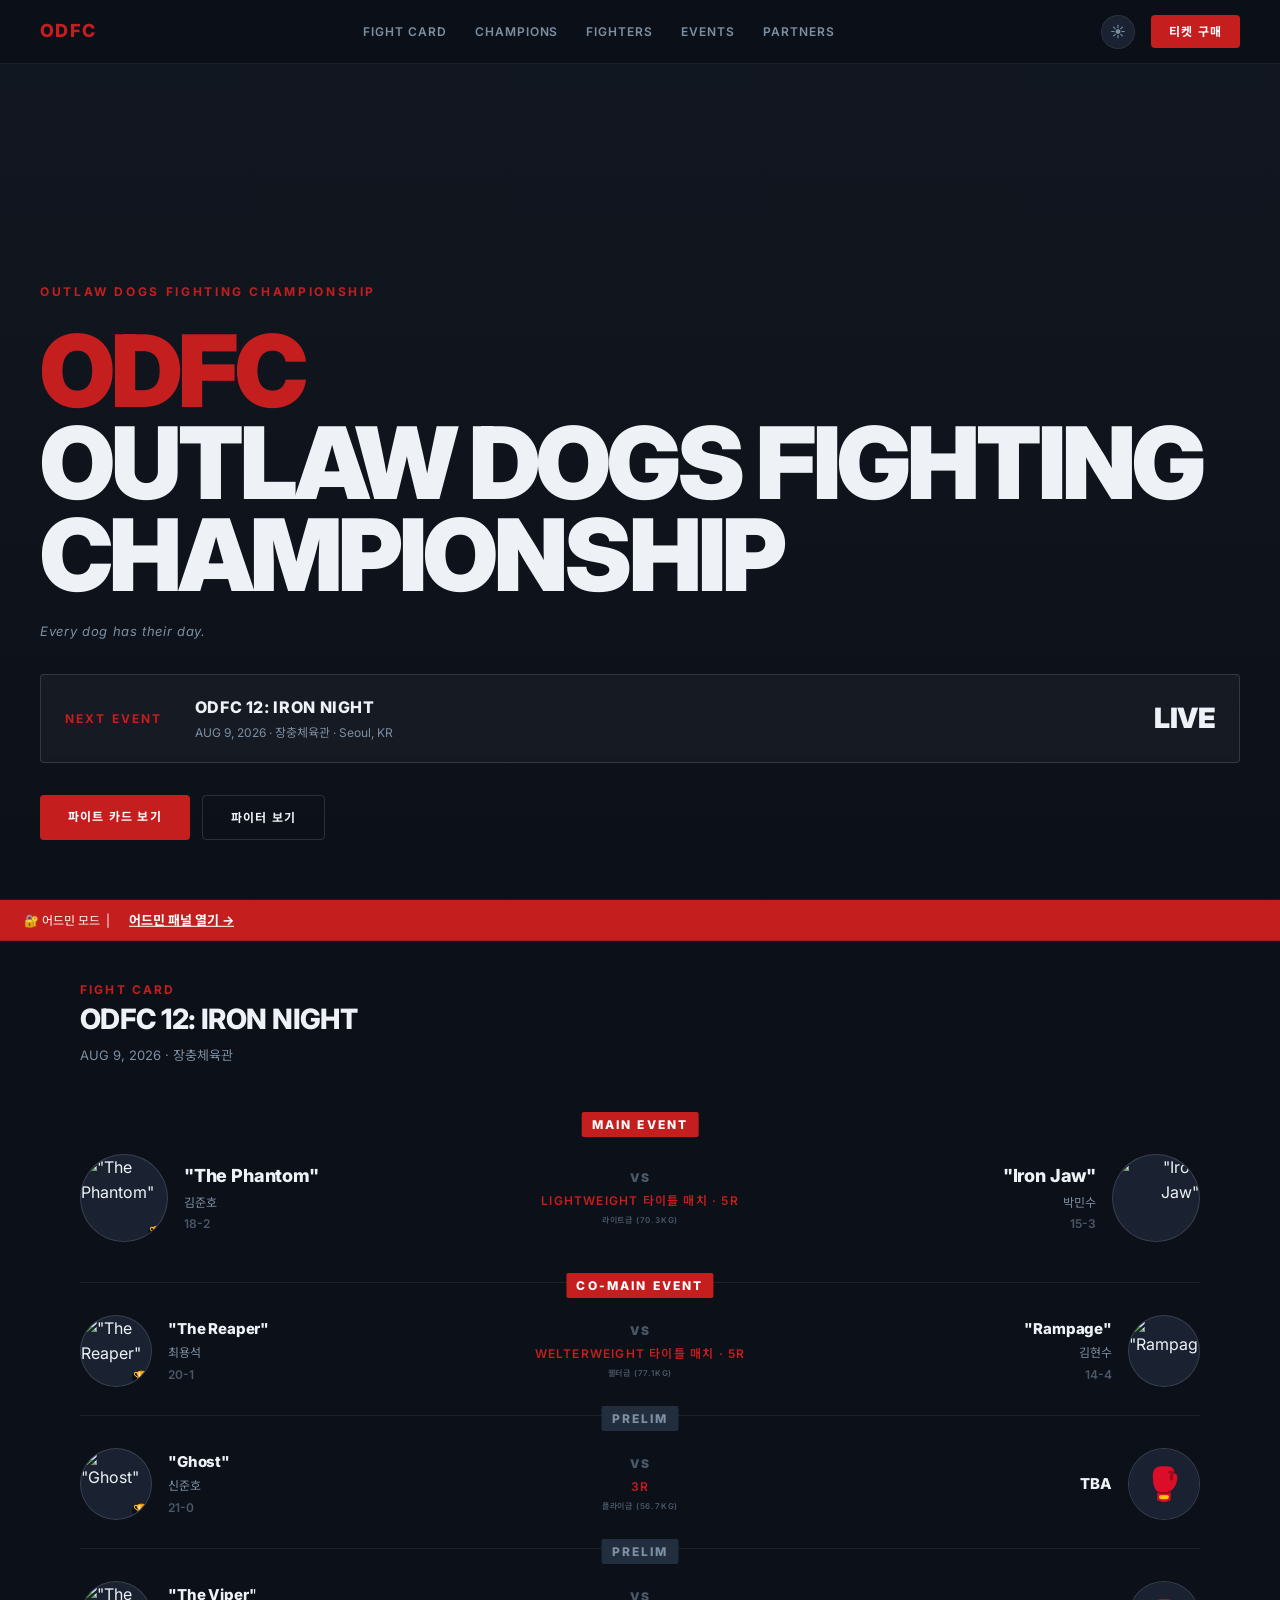
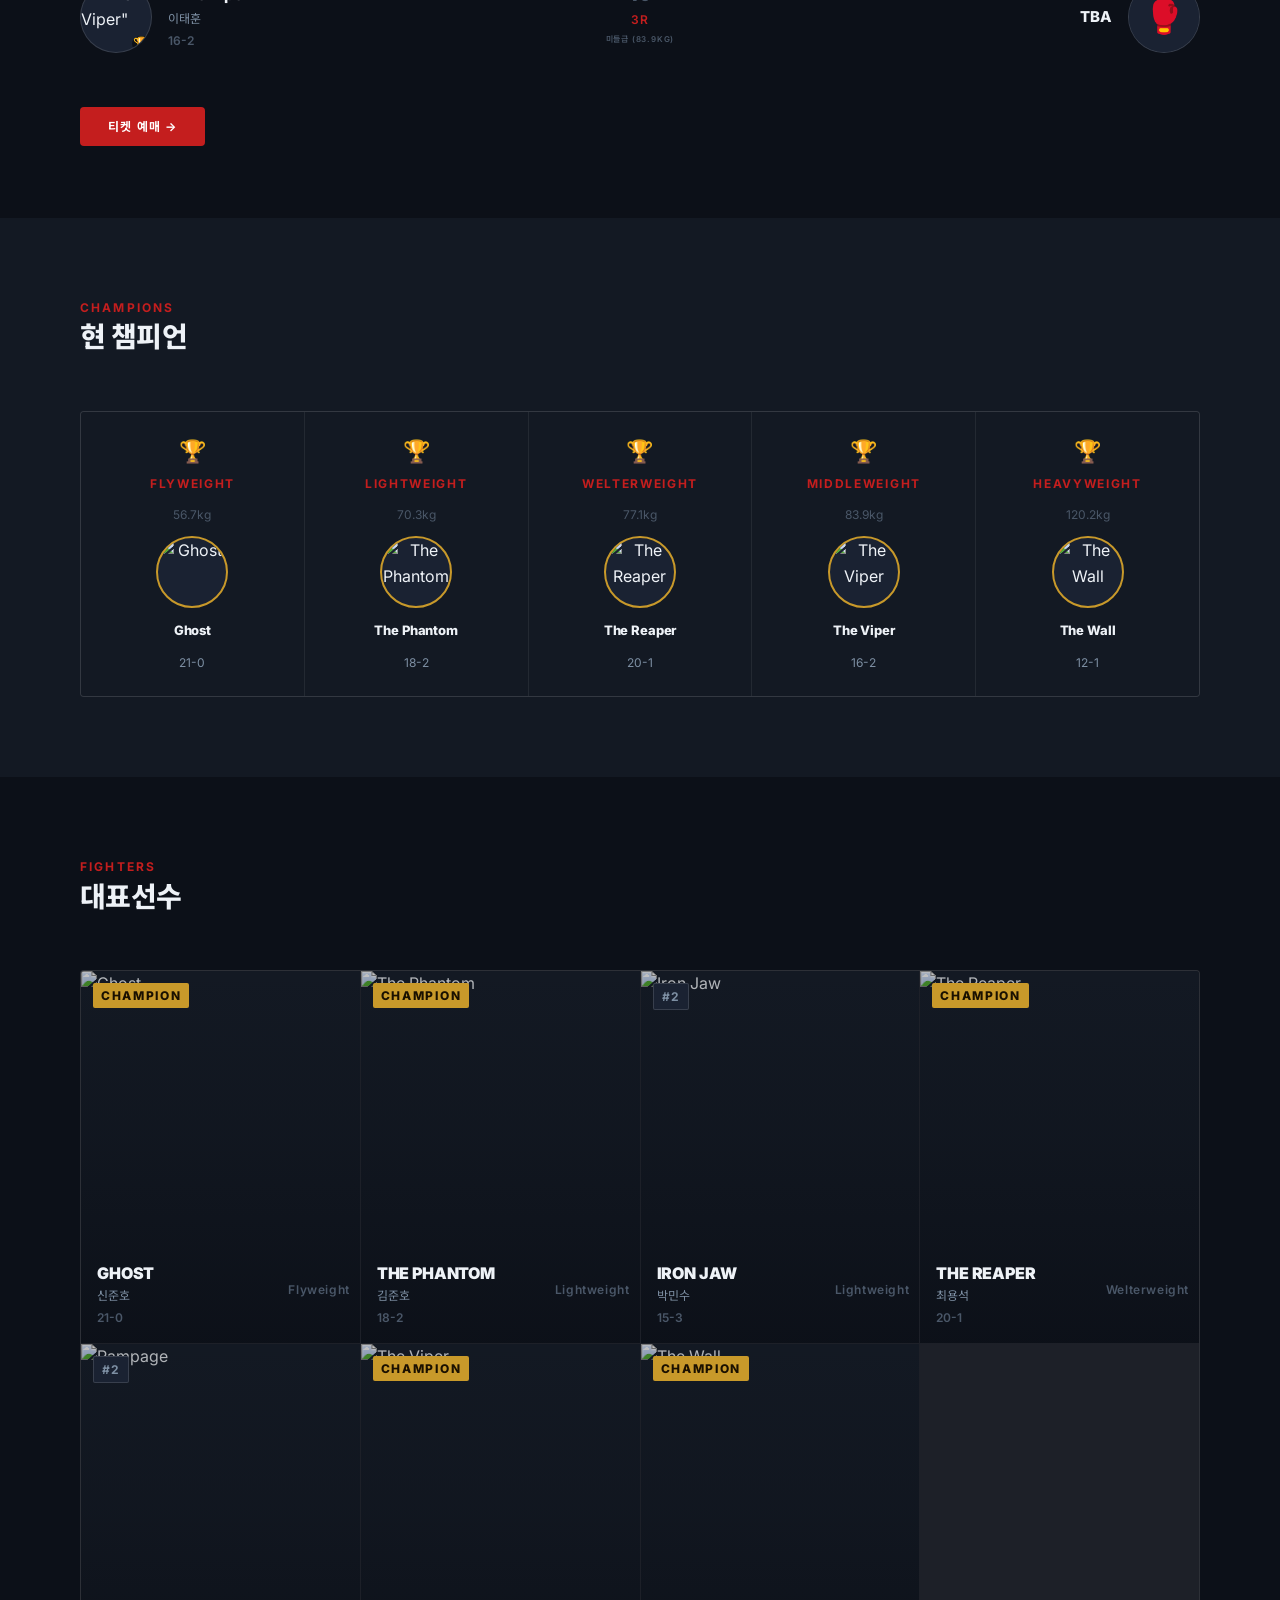
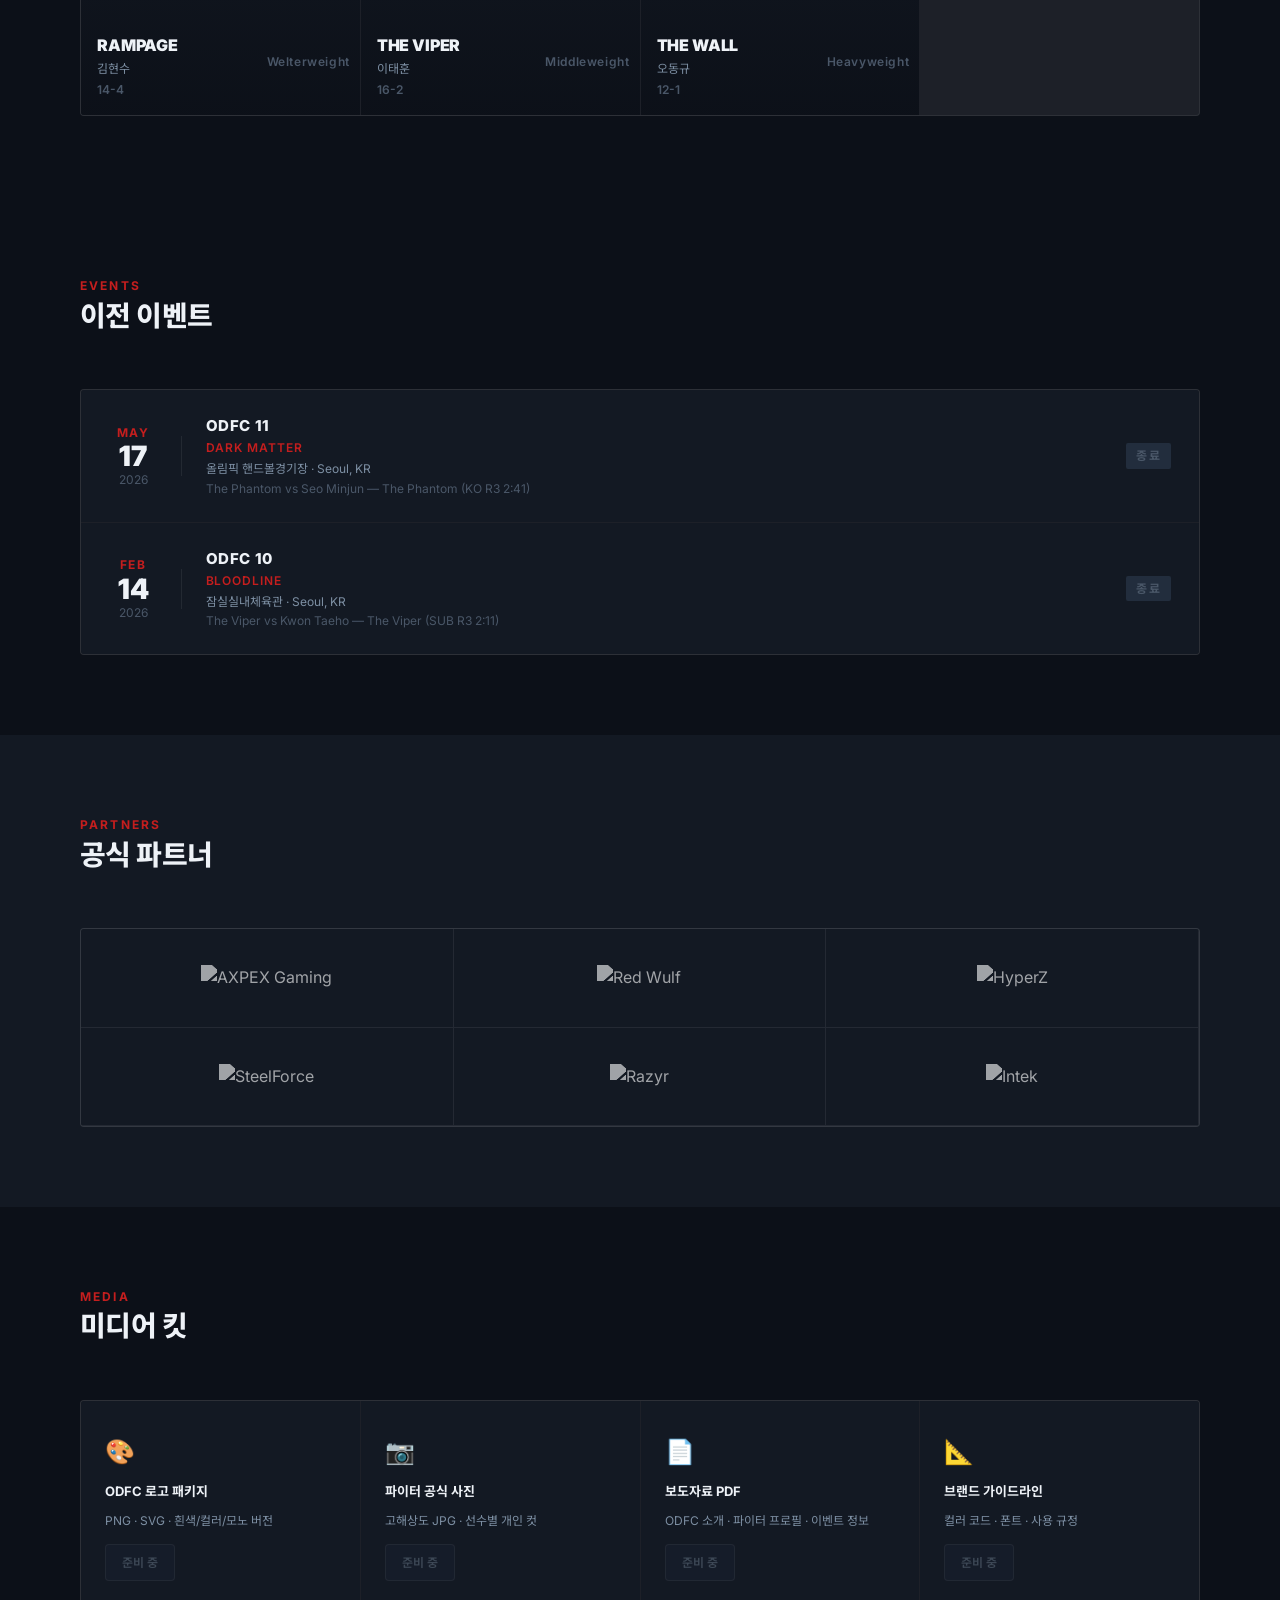
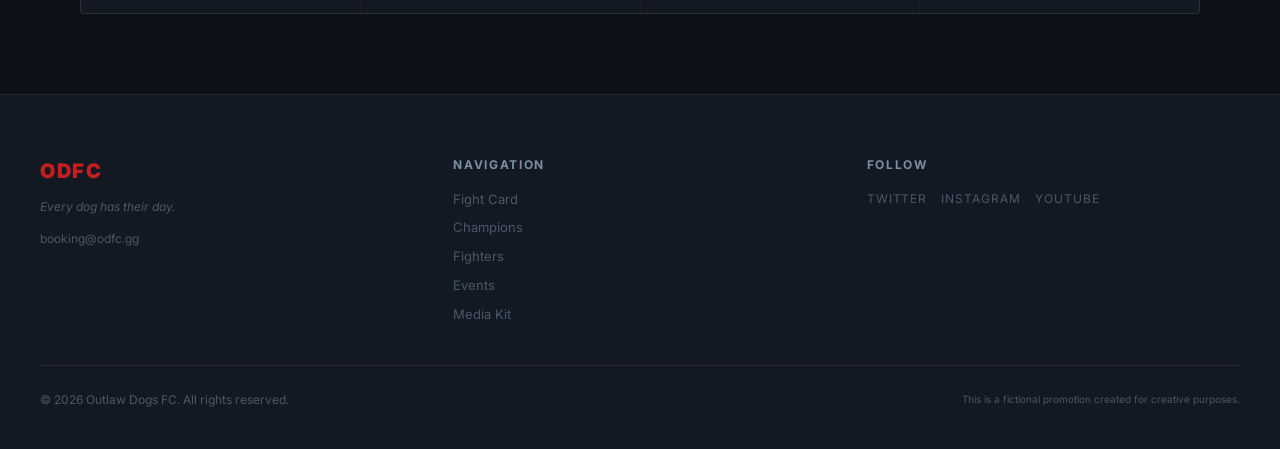
==== commit b80d37fd: "페이지 수정" ====
--- a/odfc/index.html
+++ b/odfc/index.html
@@ -23,7 +23,6 @@
     <a href="#fightcard">Fight Card</a>
     <a href="#champions">Champions</a>
     <a href="#fighters">Fighters</a>
-    <a href="#rankings">Rankings</a>
     <a href="#past-events">Events</a>
     <a href="#sponsors">Partners</a>
   </div>
@@ -107,21 +106,10 @@
   <div style="max-width:1200px;margin:0 auto;padding:0 40px">
     <div class="section-head reveal">
       <span class="section-title">Fighters</span>
-      <span class="section-sub">선수단</span>
+      <span class="section-sub">대표선수</span>
     </div>
     <div class="wc-tabs reveal" id="wc-tabs"></div>
     <div class="fighters-grid reveal" id="fighters-grid"></div>
-  </div>
-</section>
-
-<!-- ===================== RANKINGS ===================== -->
-<section id="rankings" style="padding:80px 0;background:var(--bg2)">
-  <div style="max-width:1200px;margin:0 auto;padding:0 40px">
-    <div class="section-head reveal">
-      <span class="section-title">Rankings</span>
-      <span class="section-sub">체급별 랭킹</span>
-    </div>
-    <div class="rankings-grid reveal" id="rankings-grid"></div>
   </div>
 </section>
 
@@ -172,7 +160,6 @@
         <a class="footer-link" href="#fightcard">Fight Card</a>
         <a class="footer-link" href="#champions">Champions</a>
         <a class="footer-link" href="#fighters">Fighters</a>
-        <a class="footer-link" href="#rankings">Rankings</a>
         <a class="footer-link" href="#past-events">Events</a>
         <a class="footer-link" href="#mediakit">Media Kit</a>
       </div>
--- a/odfc/css/style.css
+++ b/odfc/css/style.css
@@ -120,7 +120,7 @@
 .nav-tickets {
   padding: 7px 18px; border-radius: var(--radius);
   background: var(--red); color: #fff;
-  font-size: 11px; font-weight: 700; letter-spacing: 0.10em; text-transform: uppercase;
+  font-size: 12px; font-weight: 700; letter-spacing: 0.10em; text-transform: uppercase;
   transition: background var(--transition);
 }
 .nav-tickets:hover { background: var(--red-dim); }
@@ -136,7 +136,7 @@
   margin-bottom: 56px;
 }
 .section-title {
-  font-size: 11px; font-weight: 700; letter-spacing: 0.18em;
+  font-size: 12px; font-weight: 700; letter-spacing: 0.18em;
   text-transform: uppercase; color: var(--red);
 }
 .section-sub {
@@ -172,7 +172,7 @@
   display: flex; flex-direction: column; gap: 24px;
 }
 .hero-eyebrow {
-  font-size: 10px; font-weight: 700; letter-spacing: 0.22em;
+  font-size: 12px; font-weight: 700; letter-spacing: 0.22em;
   text-transform: uppercase; color: var(--red);
 }
 .hero-title {
@@ -196,7 +196,7 @@
   backdrop-filter: blur(4px);
 }
 .hero-next-label {
-  font-size: 10px; font-weight: 700; letter-spacing: 0.18em;
+  font-size: 12px; font-weight: 700; letter-spacing: 0.18em;
   text-transform: uppercase; color: var(--red); white-space: nowrap;
 }
 .hero-next-event {
@@ -206,7 +206,7 @@
   font-size: 16px; font-weight: 800; letter-spacing: 0.04em; text-transform: uppercase; color: var(--text);
 }
 .hero-next-meta {
-  font-size: 11px; color: var(--text-muted);
+  font-size: 12px; color: var(--text-muted);
 }
 .hero-countdown {
   display: flex; gap: 20px;
@@ -219,7 +219,7 @@
   line-height: 1;
 }
 .countdown-lbl {
-  font-size: 9px; font-weight: 600; letter-spacing: 0.12em;
+  font-size: 12px; font-weight: 600; letter-spacing: 0.12em;
   text-transform: uppercase; color: var(--text-faint); margin-top: 2px;
 }
 .hero-cta {
@@ -262,7 +262,7 @@
   0%,100% { opacity: 1; } 50% { opacity: 0.3; }
 }
 .live-label {
-  font-size: 10px; font-weight: 800; letter-spacing: 0.2em;
+  font-size: 12px; font-weight: 800; letter-spacing: 0.2em;
   text-transform: uppercase; color: #fff; white-space: nowrap;
 }
 .live-match { font-size: 13px; font-weight: 600; color: #fff; }
@@ -271,7 +271,7 @@
   margin-left: auto;
   padding: 6px 16px; border-radius: var(--radius);
   background: rgba(255,255,255,0.2); color: #fff;
-  font-size: 11px; font-weight: 700; letter-spacing: 0.08em; text-transform: uppercase;
+  font-size: 12px; font-weight: 700; letter-spacing: 0.08em; text-transform: uppercase;
   border: 0.5px solid rgba(255,255,255,0.4);
   transition: background var(--transition);
   cursor: pointer;
@@ -295,7 +295,7 @@
 }
 .fight-type-badge {
   position: absolute; left: 50%; top: -10px; transform: translateX(-50%);
-  font-size: 9px; font-weight: 800; letter-spacing: 0.18em; text-transform: uppercase;
+  font-size: 12px; font-weight: 800; letter-spacing: 0.18em; text-transform: uppercase;
   padding: 3px 10px; border-radius: 2px;
   background: var(--red); color: #fff;
   white-space: nowrap;
@@ -325,22 +325,22 @@
 .fight-info { display: flex; flex-direction: column; gap: 2px; }
 .fight-nickname { font-size: 15px; font-weight: 800; color: var(--text); letter-spacing: -0.01em; }
 .fight-row.main-event .fight-nickname { font-size: 18px; }
-.fight-realname { font-size: 11px; color: var(--text-muted); }
-.fight-record { font-size: 11px; color: var(--text-faint); font-weight: 600; }
+.fight-realname { font-size: 12px; color: var(--text-muted); }
+.fight-record { font-size: 12px; color: var(--text-faint); font-weight: 600; }
 .fight-vs {
   display: flex; flex-direction: column; align-items: center; gap: 4px;
   min-width: 80px;
 }
 .fight-vs-text {
-  font-size: 11px; font-weight: 900; letter-spacing: 0.12em;
+  font-size: 12px; font-weight: 900; letter-spacing: 0.12em;
   color: var(--text-faint); text-transform: uppercase;
 }
 .fight-vs-meta {
-  font-size: 9px; font-weight: 600; letter-spacing: 0.10em;
+  font-size: 12px; font-weight: 600; letter-spacing: 0.10em;
   color: var(--red); text-transform: uppercase; text-align: center;
 }
 .fight-result-badge {
-  font-size: 10px; font-weight: 700; letter-spacing: 0.08em;
+  font-size: 12px; font-weight: 700; letter-spacing: 0.08em;
   padding: 2px 8px; border-radius: 2px;
   background: var(--bg4); color: var(--text-muted);
 }
@@ -370,10 +370,10 @@
   font-size: 22px; line-height: 1;
 }
 .champ-class {
-  font-size: 10px; font-weight: 700; letter-spacing: 0.14em;
+  font-size: 12px; font-weight: 700; letter-spacing: 0.14em;
   text-transform: uppercase; color: var(--red);
 }
-.champ-limit { font-size: 10px; color: var(--text-faint); }
+.champ-limit { font-size: 12px; color: var(--text-faint); }
 .champ-photo {
   width: 72px; height: 72px; border-radius: 50%; overflow: hidden;
   border: 2px solid var(--gold); flex-shrink: 0;
@@ -383,9 +383,9 @@
 .champ-nickname {
   font-size: 13px; font-weight: 800; color: var(--text); letter-spacing: -0.01em;
 }
-.champ-record { font-size: 11px; color: var(--text-muted); }
+.champ-record { font-size: 12px; color: var(--text-muted); }
 .champ-vacant {
-  font-size: 11px; font-weight: 600; color: var(--text-faint); letter-spacing: 0.06em;
+  font-size: 12px; font-weight: 600; color: var(--text-faint); letter-spacing: 0.06em;
 }
 
 /* ---------- Fighters (Weight Class Tabs) ---------- */
@@ -400,7 +400,7 @@
 .wc-tabs::-webkit-scrollbar { display: none; }
 .wc-tab {
   padding: 12px 20px;
-  font-size: 11px; font-weight: 700; letter-spacing: 0.10em; text-transform: uppercase;
+  font-size: 12px; font-weight: 700; letter-spacing: 0.10em; text-transform: uppercase;
   color: var(--text-faint); cursor: pointer; white-space: nowrap;
   border-bottom: 2px solid transparent; margin-bottom: -0.5px;
   transition: color var(--transition), border-color var(--transition);
@@ -444,19 +444,19 @@
   font-size: 16px; font-weight: 900; letter-spacing: -0.01em; color: var(--text);
   text-transform: uppercase;
 }
-.fighter-card-realname { font-size: 11px; color: var(--text-muted); }
-.fighter-card-record { font-size: 11px; color: var(--text-faint); font-weight: 600; margin-top: 2px; }
+.fighter-card-realname { font-size: 12px; color: var(--text-muted); }
+.fighter-card-record { font-size: 12px; color: var(--text-faint); font-weight: 600; margin-top: 2px; }
 .fighter-champ-badge {
   position: absolute; top: 12px; left: 12px; z-index: 3;
   background: var(--gold); color: #1a1000;
-  font-size: 9px; font-weight: 800; letter-spacing: 0.14em; text-transform: uppercase;
+  font-size: 12px; font-weight: 800; letter-spacing: 0.14em; text-transform: uppercase;
   padding: 3px 8px; border-radius: 2px;
 }
 .fighter-rank-badge {
   position: absolute; top: 12px; left: 12px; z-index: 3;
   background: var(--bg3); color: var(--text-muted);
   border: 0.5px solid var(--border-light);
-  font-size: 9px; font-weight: 700; letter-spacing: 0.10em; text-transform: uppercase;
+  font-size: 12px; font-weight: 700; letter-spacing: 0.10em; text-transform: uppercase;
   padding: 3px 8px; border-radius: 2px;
 }
 .placeholder-fighter {
@@ -473,11 +473,11 @@
 }
 .ranking-col {}
 .ranking-col-title {
-  font-size: 10px; font-weight: 700; letter-spacing: 0.14em; text-transform: uppercase;
+  font-size: 12px; font-weight: 700; letter-spacing: 0.14em; text-transform: uppercase;
   color: var(--red); margin-bottom: 16px;
   padding-bottom: 10px; border-bottom: 0.5px solid var(--border);
 }
-.ranking-col-limit { color: var(--text-faint); font-size: 9px; margin-left: 4px; font-weight: 500; }
+.ranking-col-limit { color: var(--text-faint); font-size: 12px; margin-left: 4px; font-weight: 500; }
 .ranking-row {
   display: flex; align-items: center; gap: 10px;
   padding: 8px 0;
@@ -489,7 +489,7 @@
 }
 .ranking-row:hover { background: var(--bg3); }
 .ranking-pos {
-  font-size: 11px; font-weight: 700; color: var(--text-faint);
+  font-size: 12px; font-weight: 700; color: var(--text-faint);
   min-width: 20px; text-align: right;
 }
 .ranking-pos.champ { color: var(--gold); }
@@ -503,7 +503,7 @@
   font-size: 12px; font-weight: 700; color: var(--text);
   white-space: nowrap; overflow: hidden; text-overflow: ellipsis;
 }
-.ranking-record { font-size: 10px; color: var(--text-faint); }
+.ranking-record { font-size: 12px; color: var(--text-faint); }
 .ranking-belt { font-size: 14px; }
 
 /* ---------- Past Events ---------- */
@@ -520,17 +520,17 @@
   display: flex; flex-direction: column; align-items: center;
   min-width: 48px; text-align: center;
 }
-.event-month { font-size: 10px; font-weight: 700; letter-spacing: 0.1em; text-transform: uppercase; color: var(--red); }
+.event-month { font-size: 12px; font-weight: 700; letter-spacing: 0.1em; text-transform: uppercase; color: var(--red); }
 .event-day { font-size: 28px; font-weight: 900; line-height: 1; color: var(--text); }
-.event-year { font-size: 10px; color: var(--text-faint); }
+.event-year { font-size: 12px; color: var(--text-faint); }
 .event-divider { width: 0.5px; height: 40px; background: var(--border); flex-shrink: 0; }
 .event-info { flex: 1; }
 .event-name { font-size: 15px; font-weight: 800; color: var(--text); letter-spacing: 0.04em; text-transform: uppercase; }
-.event-subtitle { font-size: 11px; color: var(--red); letter-spacing: 0.08em; text-transform: uppercase; font-weight: 600; }
-.event-venue { font-size: 11px; color: var(--text-muted); margin-top: 2px; }
-.event-main-event { font-size: 11px; color: var(--text-faint); }
+.event-subtitle { font-size: 12px; color: var(--red); letter-spacing: 0.08em; text-transform: uppercase; font-weight: 600; }
+.event-venue { font-size: 12px; color: var(--text-muted); margin-top: 2px; }
+.event-main-event { font-size: 12px; color: var(--text-faint); }
 .event-status {
-  font-size: 9px; font-weight: 700; letter-spacing: 0.12em; text-transform: uppercase;
+  font-size: 12px; font-weight: 700; letter-spacing: 0.12em; text-transform: uppercase;
   padding: 3px 10px; border-radius: 2px;
 }
 .event-status.completed { background: var(--bg4); color: var(--text-faint); }
@@ -574,12 +574,12 @@
 .mediakit-item:hover { background: var(--bg3); }
 .mediakit-icon { font-size: 24px; }
 .mediakit-label { font-size: 13px; font-weight: 700; color: var(--text); }
-.mediakit-desc { font-size: 11px; color: var(--text-muted); line-height: 1.5; }
+.mediakit-desc { font-size: 12px; color: var(--text-muted); line-height: 1.5; }
 .mediakit-btn {
   display: inline-flex; align-items: center; gap: 6px;
   padding: 8px 16px; border-radius: var(--radius);
   background: var(--bg3); border: 0.5px solid var(--border-light);
-  color: var(--text-muted); font-size: 11px; font-weight: 600;
+  color: var(--text-muted); font-size: 12px; font-weight: 600;
   transition: background var(--transition), color var(--transition);
   margin-top: 4px; width: fit-content;
 }
@@ -638,7 +638,7 @@
 .popup-champ-badge {
   display: inline-flex; align-items: center; gap: 6px;
   background: rgba(200,153,42,0.15); border: 0.5px solid var(--gold);
-  color: var(--gold); font-size: 10px; font-weight: 700; letter-spacing: 0.12em;
+  color: var(--gold); font-size: 12px; font-weight: 700; letter-spacing: 0.12em;
   text-transform: uppercase; padding: 4px 10px; border-radius: 2px; width: fit-content;
 }
 .popup-nickname {
@@ -647,7 +647,7 @@
 }
 .popup-realname { font-size: 14px; color: var(--text-muted); margin-top: 4px; }
 .popup-class {
-  font-size: 10px; font-weight: 700; letter-spacing: 0.14em; text-transform: uppercase;
+  font-size: 12px; font-weight: 700; letter-spacing: 0.14em; text-transform: uppercase;
   color: var(--red); margin-top: 4px;
 }
 .popup-record {
@@ -659,10 +659,10 @@
   display: grid; grid-template-columns: 1fr 1fr; gap: 8px 16px;
 }
 .popup-bio-item { display: flex; flex-direction: column; gap: 2px; }
-.popup-bio-label { font-size: 9px; font-weight: 700; letter-spacing: 0.14em; text-transform: uppercase; color: var(--text-faint); }
+.popup-bio-label { font-size: 12px; font-weight: 700; letter-spacing: 0.14em; text-transform: uppercase; color: var(--text-faint); }
 .popup-bio-val { font-size: 13px; font-weight: 600; color: var(--text); }
 .popup-section-title {
-  font-size: 10px; font-weight: 700; letter-spacing: 0.14em; text-transform: uppercase;
+  font-size: 12px; font-weight: 700; letter-spacing: 0.14em; text-transform: uppercase;
   color: var(--text-muted); margin-bottom: 10px;
 }
 /* Stats hexagons */
@@ -679,7 +679,7 @@
 }
 .popup-stat-bar { height: 100%; background: var(--red); border-radius: 2px; }
 .popup-stat-val { font-size: 14px; font-weight: 800; color: var(--text); }
-.popup-stat-lbl { font-size: 9px; font-weight: 600; letter-spacing: 0.10em; text-transform: uppercase; color: var(--text-faint); }
+.popup-stat-lbl { font-size: 12px; font-weight: 600; letter-spacing: 0.10em; text-transform: uppercase; color: var(--text-faint); }
 /* Finish breakdown */
 .popup-finishes {
   display: flex; gap: 8px;
@@ -690,11 +690,11 @@
   border: 0.5px solid var(--border);
 }
 .popup-finish-val { font-size: 20px; font-weight: 900; color: var(--text); }
-.popup-finish-lbl { font-size: 9px; font-weight: 700; letter-spacing: 0.12em; text-transform: uppercase; color: var(--text-faint); }
+.popup-finish-lbl { font-size: 12px; font-weight: 700; letter-spacing: 0.12em; text-transform: uppercase; color: var(--text-faint); }
 /* Recent fights table */
 .popup-fights-table { width: 100%; border-collapse: collapse; }
 .popup-fights-table th {
-  font-size: 9px; font-weight: 700; letter-spacing: 0.12em; text-transform: uppercase;
+  font-size: 12px; font-weight: 700; letter-spacing: 0.12em; text-transform: uppercase;
   color: var(--text-faint); padding: 6px 8px; text-align: left;
   border-bottom: 0.5px solid var(--border);
 }
@@ -703,7 +703,7 @@
   border-bottom: 0.5px solid var(--border);
 }
 .popup-fights-table tr:last-child td { border-bottom: none; }
-.popup-fights-table td:first-child { font-weight: 700; color: var(--text); font-size: 11px; }
+.popup-fights-table td:first-child { font-weight: 700; color: var(--text); font-size: 12px; }
 .result-W { color: #4caf82; font-weight: 700; }
 .result-L { color: var(--red); font-weight: 700; }
 /* Career */
@@ -712,7 +712,7 @@
   display: grid; grid-template-columns: 80px 1fr; gap: 8px;
   font-size: 12px;
 }
-.popup-career-year { color: var(--text-faint); font-weight: 600; font-size: 11px; }
+.popup-career-year { color: var(--text-faint); font-weight: 600; font-size: 12px; }
 .popup-career-detail { display: flex; flex-direction: column; gap: 1px; }
 .popup-career-org { font-weight: 700; color: var(--text); }
 .popup-career-role { color: var(--text-muted); }
@@ -726,7 +726,7 @@
 /* Style tags */
 .popup-style-tags { display: flex; gap: 6px; flex-wrap: wrap; }
 .popup-style-tag {
-  font-size: 10px; font-weight: 600; letter-spacing: 0.06em;
+  font-size: 12px; font-weight: 600; letter-spacing: 0.06em;
   padding: 3px 10px; border-radius: 2px;
   background: var(--bg4); border: 0.5px solid var(--border);
   color: var(--text-muted);
@@ -749,7 +749,7 @@
 .footer-logo span.accent { color: var(--red); }
 .footer-slogan { font-size: 12px; color: var(--text-faint); font-style: italic; }
 .footer-col-title {
-  font-size: 10px; font-weight: 700; letter-spacing: 0.14em; text-transform: uppercase;
+  font-size: 12px; font-weight: 700; letter-spacing: 0.14em; text-transform: uppercase;
   color: var(--text-muted); margin-bottom: 14px;
 }
 .footer-links { display: flex; flex-direction: column; gap: 8px; }
@@ -759,10 +759,10 @@
   max-width: 1200px; margin: 40px auto 0;
   padding-top: 24px; border-top: 0.5px solid var(--border);
   display: flex; align-items: center; justify-content: space-between;
-  font-size: 11px; color: var(--text-faint);
+  font-size: 12px; color: var(--text-faint);
 }
 .footer-social { display: flex; gap: 14px; }
-.footer-social a { font-size: 11px; color: var(--text-faint); letter-spacing: 0.08em; text-transform: uppercase; transition: color var(--transition); }
+.footer-social a { font-size: 12px; color: var(--text-faint); letter-spacing: 0.08em; text-transform: uppercase; transition: color var(--transition); }
 .footer-social a:hover { color: var(--text); }
 
 /* ---------- Scroll Reveal ---------- */
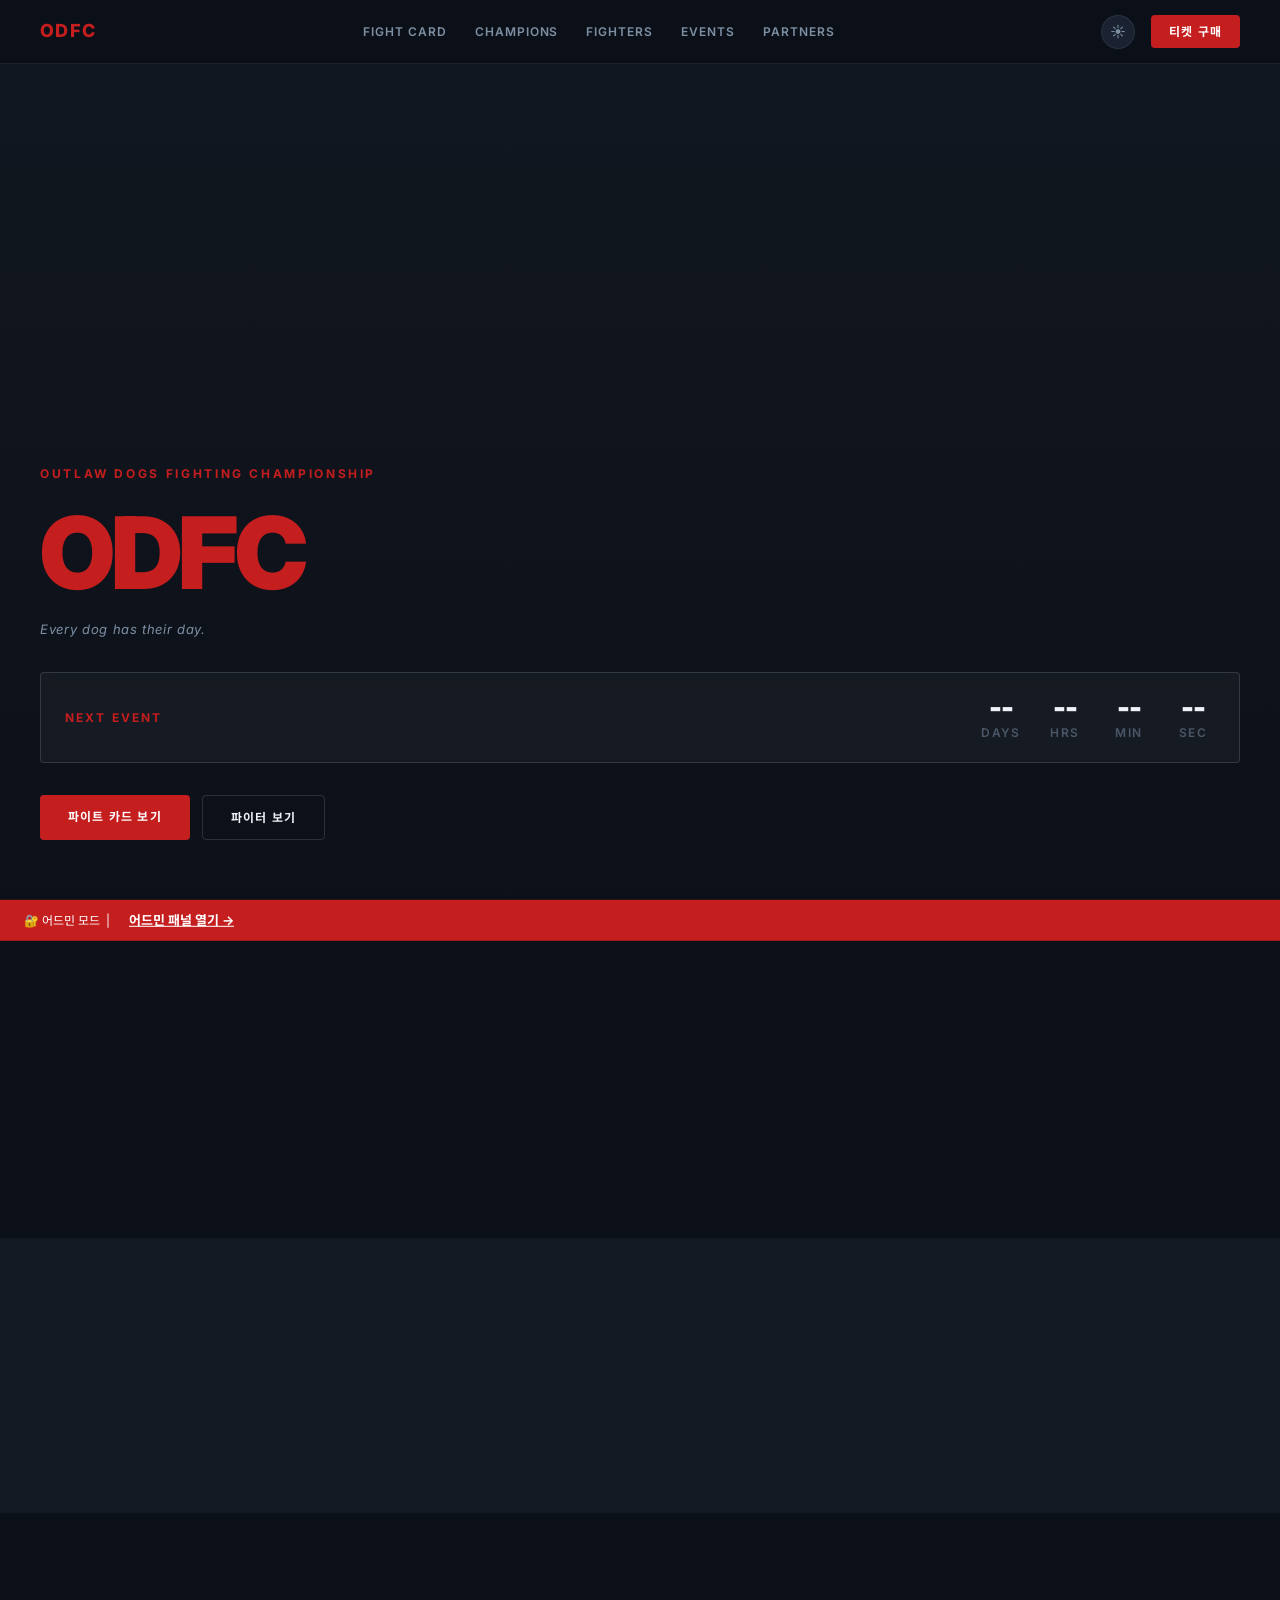
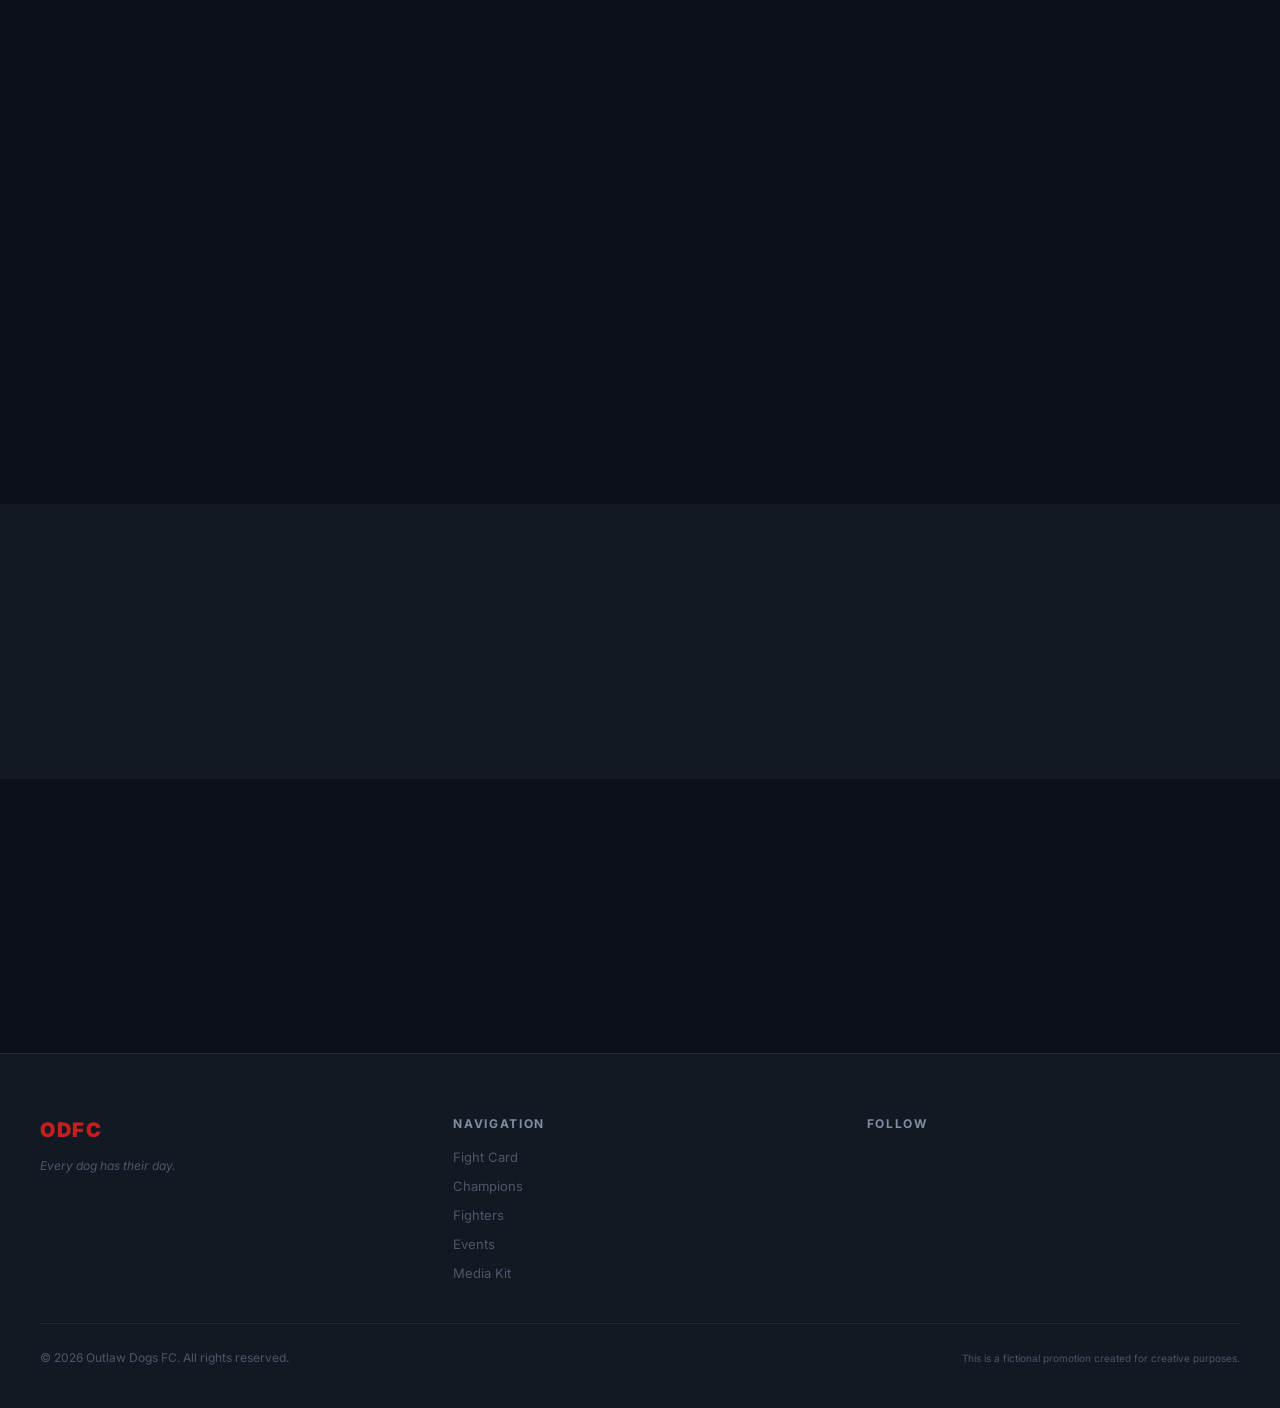
==== commit 0f96c5e9: "레이아웃 수정" ====
--- a/odfc/index.html
+++ b/odfc/index.html
@@ -46,6 +46,7 @@
 
 <!-- ===================== HERO ===================== -->
 <section id="hero" class="hero">
+  <div id="hero-bg-media"></div>
   <div class="hero-bg-overlay"></div>
   <div class="hero-content">
     <div class="hero-eyebrow">Outlaw Dogs Fighting Championship</div>
--- a/odfc/css/style.css
+++ b/odfc/css/style.css
@@ -157,10 +157,28 @@
   position: relative; overflow: hidden;
   background: var(--bg2);
 }
+/* 이미지 배경 */
 .hero-bg-video {
   position: absolute; inset: 0; z-index: 0;
   object-fit: cover; width: 100%; height: 100%;
   opacity: 0.35;
+}
+/* 유튜브 배경 — cover 기법 */
+.hero-bg-yt-wrap {
+  position: absolute; inset: 0; z-index: 0;
+  overflow: hidden; pointer-events: none;
+}
+.hero-bg-yt-wrap iframe {
+  position: absolute;
+  top: 50%; left: 50%;
+  transform: translate(-50%, -50%);
+  /* 16:9 커버: 뷰포트 너비 기준 높이 vs 뷰포트 높이 기준 너비 중 큰 쪽 */
+  width: 177.78vh;   /* 100/56.25 */
+  height: 100vh;
+  min-width: 100vw;
+  min-height: 56.25vw;
+  opacity: 0.4;
+  border: none;
 }
 .hero-bg-overlay {
   position: absolute; inset: 0; z-index: 1;
@@ -388,7 +406,41 @@
   font-size: 12px; font-weight: 600; color: var(--text-faint); letter-spacing: 0.06em;
 }
 
-/* ---------- Fighters (Weight Class Tabs) ---------- */
+/* ---------- Champion Featured Card ---------- */
+.champ-featured {
+  display: flex; align-items: stretch;
+  background: var(--bg2); border: 0.5px solid var(--border-light);
+  border-radius: var(--radius); overflow: hidden;
+  cursor: pointer; max-width: 680px;
+  transition: background var(--transition);
+}
+.champ-featured:hover { background: var(--bg3); }
+.champ-featured-photo {
+  width: 260px; flex-shrink: 0; overflow: hidden;
+  background: var(--bg3); position: relative;
+}
+.champ-featured-photo img { width: 100%; height: 100%; object-fit: cover; object-position: top; }
+.champ-featured-info {
+  padding: 32px 28px; display: flex; flex-direction: column; justify-content: center; gap: 6px;
+}
+.champ-featured-label {
+  font-size: 12px; font-weight: 800; letter-spacing: 0.18em; text-transform: uppercase;
+  color: var(--gold);
+}
+.champ-featured-nickname {
+  font-size: 32px; font-weight: 900; letter-spacing: -0.02em; color: var(--text);
+  text-transform: uppercase; line-height: 1;
+}
+.champ-featured-realname { font-size: 14px; color: var(--text-muted); }
+.champ-featured-record {
+  font-size: 22px; font-weight: 900; color: var(--text); margin-top: 4px;
+}
+@media (max-width: 600px) {
+  .champ-featured { flex-direction: column; max-width: 100%; }
+  .champ-featured-photo { width: 100%; height: 280px; }
+}
+
+/* ---------- Fighters ---------- */
 #fighters { background: var(--bg); }
 .wc-tabs {
   display: flex; gap: 0;
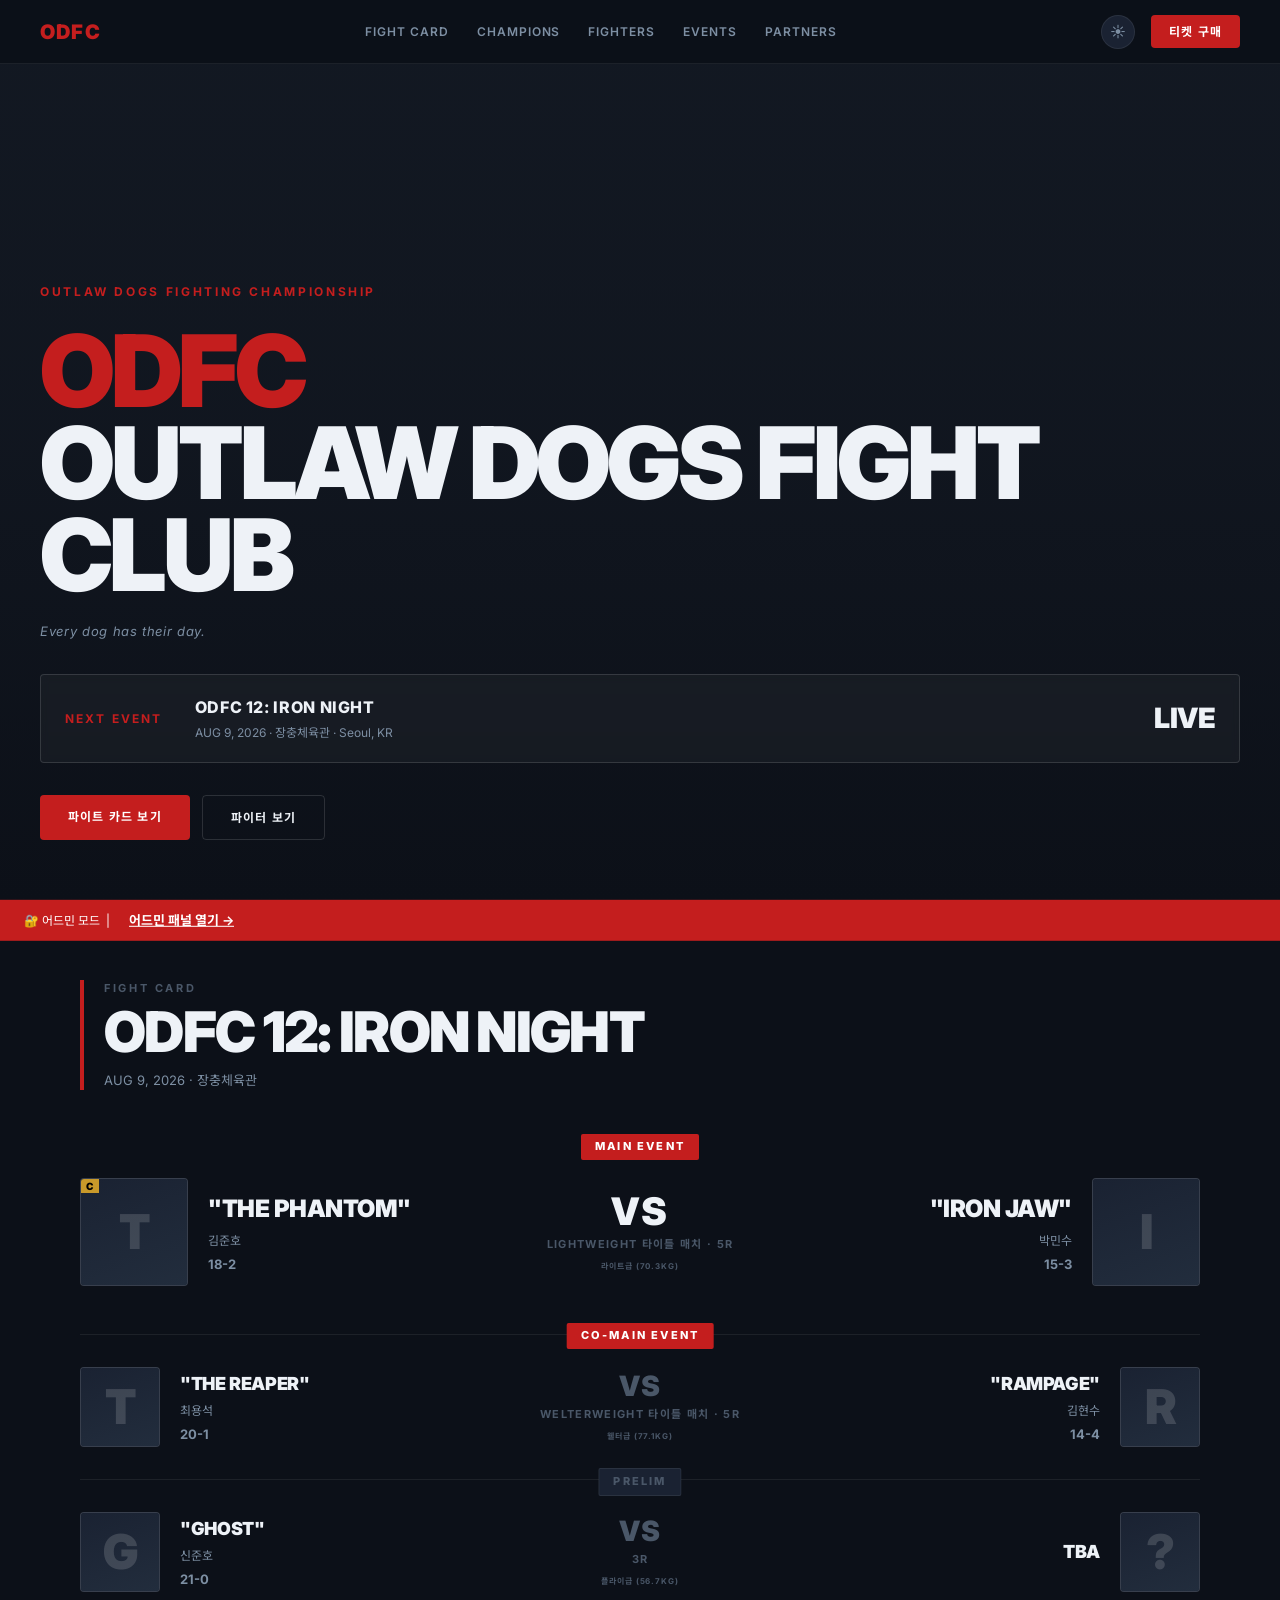
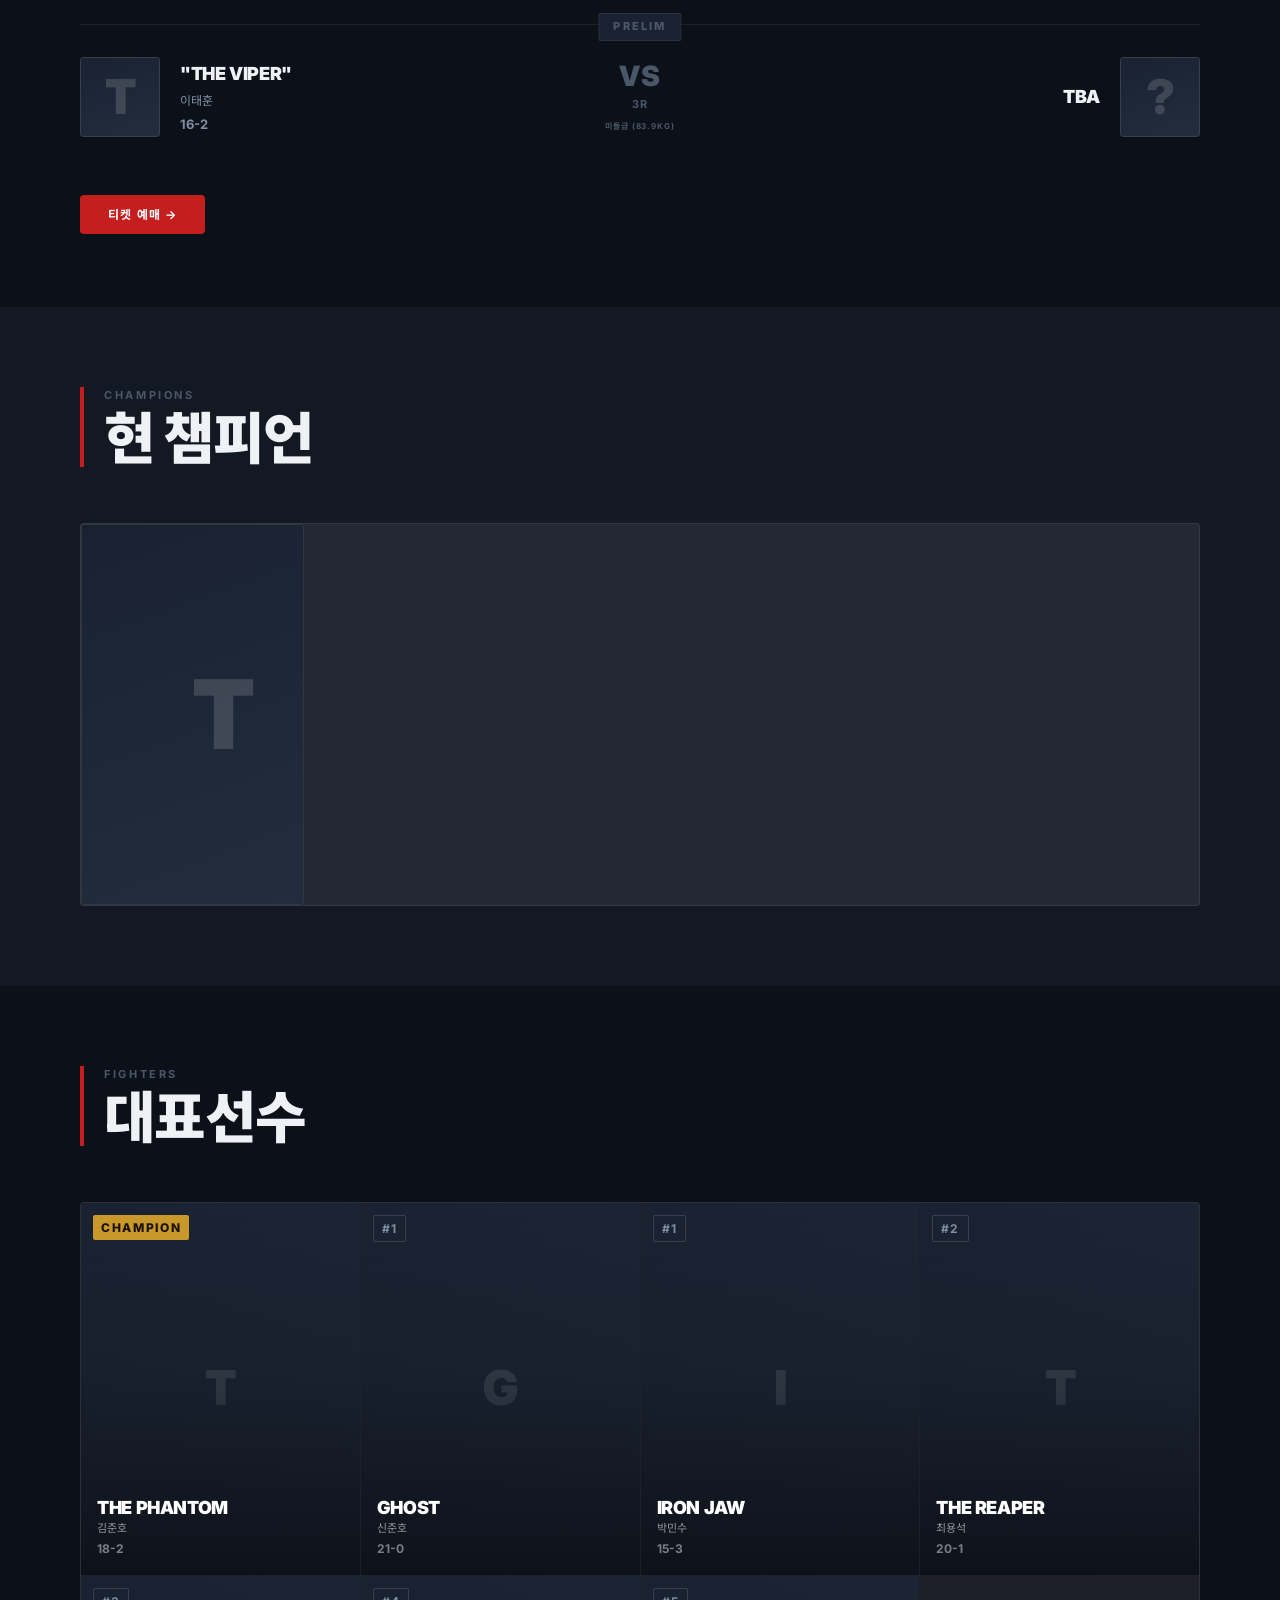
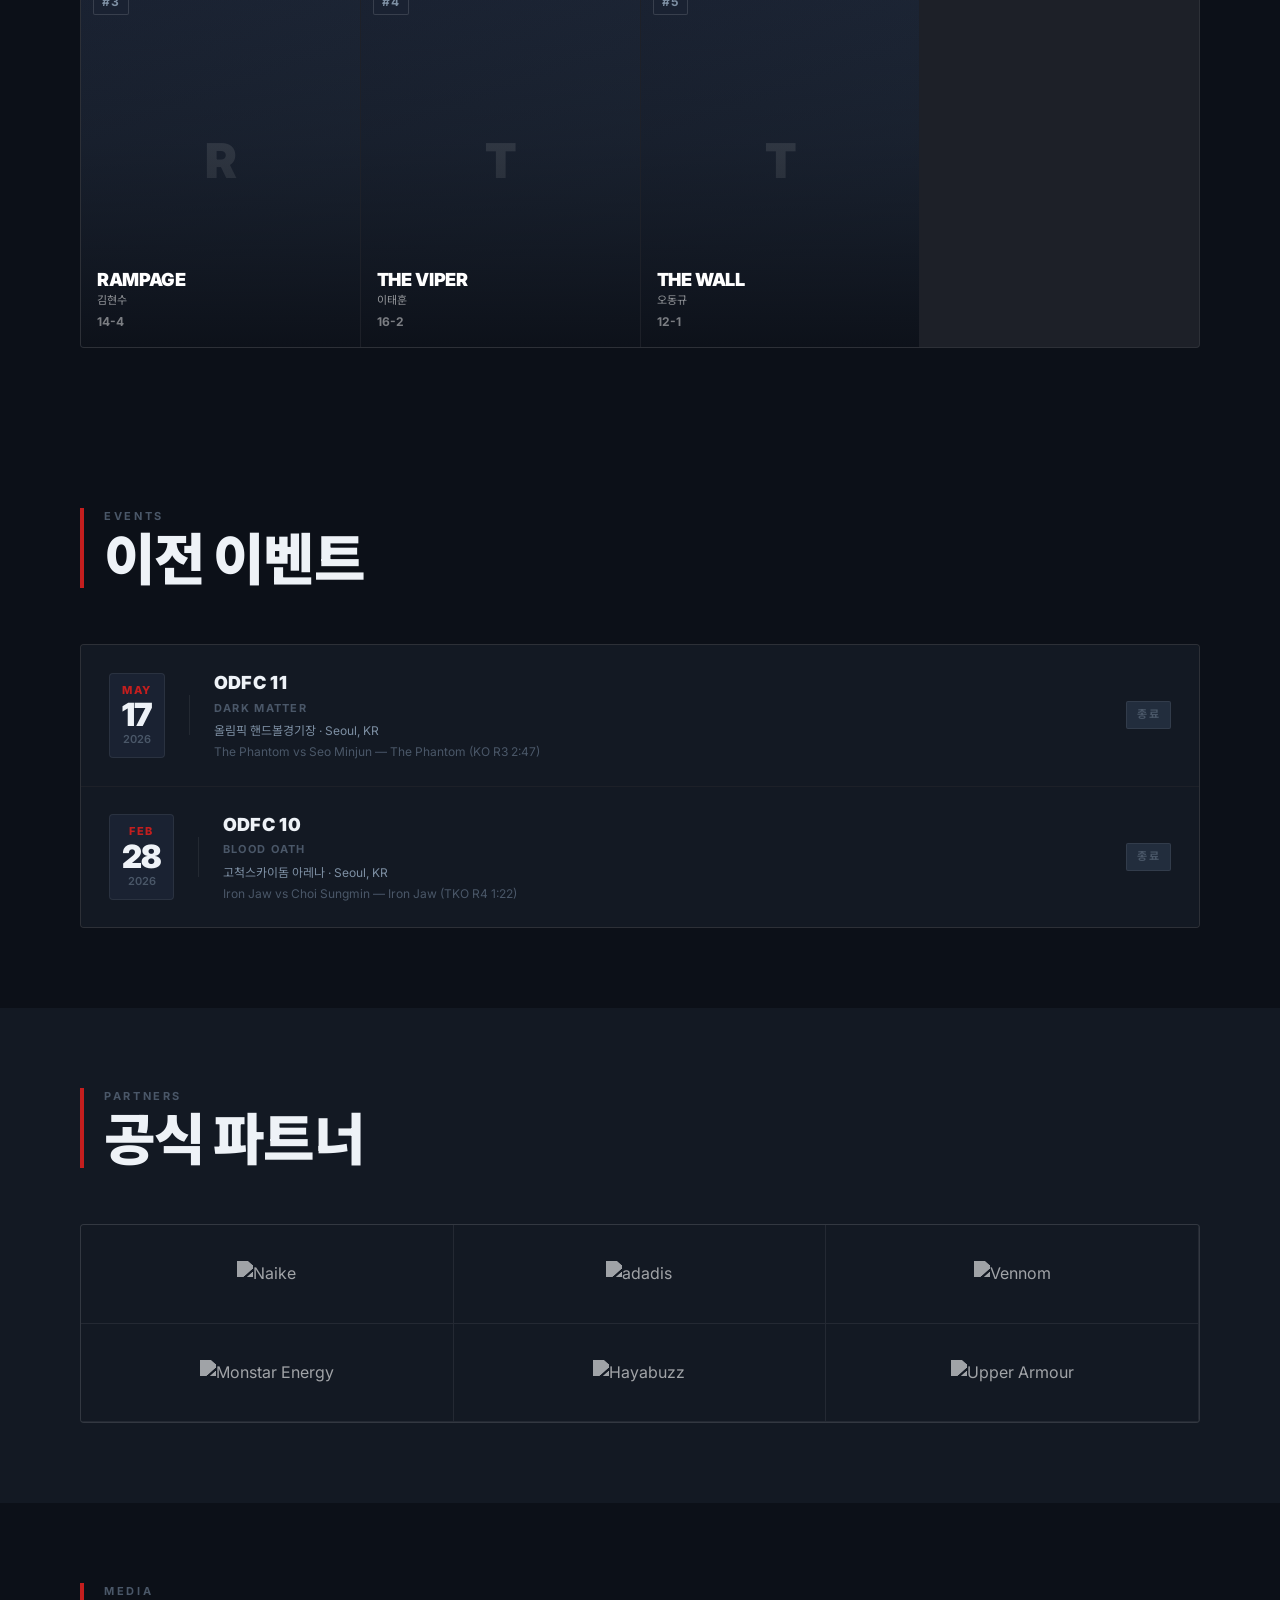
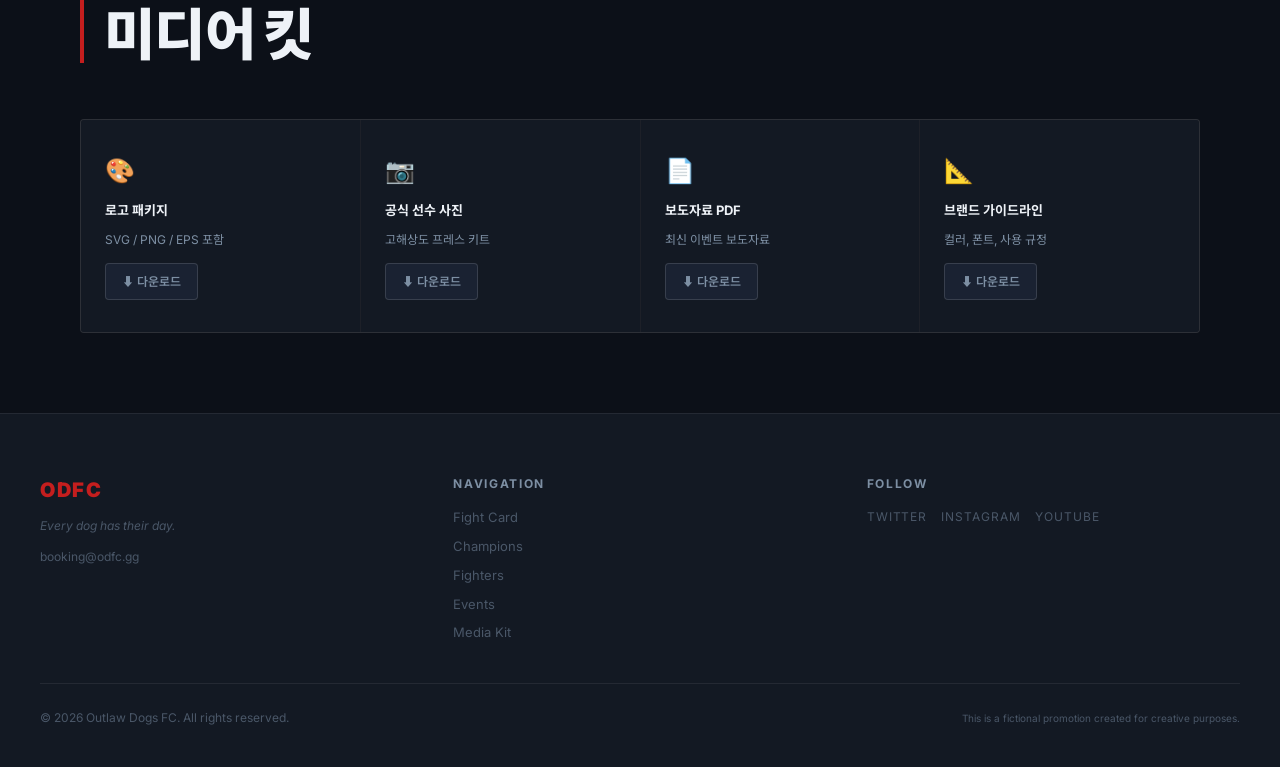
==== commit 6fd0bf94: "스타일 변경 1차" ====
--- a/odfc/index.html
+++ b/odfc/index.html
@@ -186,7 +186,7 @@
       <div class="popup-media-wrap">
         <iframe class="popup-highlight-iframe" id="popup-highlight-iframe" allowfullscreen></iframe>
         <img class="popup-fighter-photo" id="popup-fighter-photo" alt="" style="display:none">
-        <div class="popup-photo-placeholder" id="popup-photo-placeholder" style="display:none">🥊</div>
+        <div class="popup-photo-placeholder" id="popup-photo-placeholder" style="display:none"></div>
       </div>
     </div>
 
@@ -197,7 +197,7 @@
         <div class="popup-champ-badge" id="popup-champ-badge" style="display:none">🏆 Champion</div>
         <div class="popup-nickname" id="popup-nickname"></div>
         <div class="popup-realname" id="popup-realname"></div>
-        <div class="popup-class" id="popup-class"></div>
+        <div class="popup-class" id="popup-class" style="display:none"></div>
       </div>
 
       <div class="popup-record" id="popup-record"></div>
@@ -288,3 +288,4 @@
 <script src="js/main.js"></script>
 </body>
 </html>
+                                                                                                                                                                                                                                                                                                                                                                                                                                                                                                               
--- a/odfc/css/style.css
+++ b/odfc/css/style.css
@@ -94,7 +94,7 @@
   gap: 32px;
 }
 .nav-logo {
-  font-size: 18px; font-weight: 800; letter-spacing: 0.08em;
+  font-size: 20px; font-weight: 900; letter-spacing: 0.06em;
   color: var(--text); text-transform: uppercase;
   display: flex; align-items: center; gap: 8px;
   margin-right: auto;
@@ -132,16 +132,18 @@
   margin: 0 auto;
 }
 .section-head {
-  display: flex; flex-direction: column; gap: 4px;
+  display: flex; flex-direction: column; gap: 6px;
   margin-bottom: 56px;
+  padding-left: 20px;
+  border-left: 4px solid var(--red);
 }
 .section-title {
-  font-size: 12px; font-weight: 700; letter-spacing: 0.18em;
-  text-transform: uppercase; color: var(--red);
+  font-size: 11px; font-weight: 700; letter-spacing: 0.24em;
+  text-transform: uppercase; color: var(--text-faint);
 }
 .section-sub {
-  font-size: 28px; font-weight: 800; letter-spacing: -0.02em; color: var(--text);
-  line-height: 1.2;
+  font-size: clamp(36px, 4.5vw, 56px); font-weight: 900; letter-spacing: -0.03em;
+  color: var(--text); line-height: 1; text-transform: uppercase;
 }
 .section-divider {
   width: 100%;
@@ -161,7 +163,7 @@
 .hero-bg-video {
   position: absolute; inset: 0; z-index: 0;
   object-fit: cover; width: 100%; height: 100%;
-  opacity: 0.35;
+  opacity: 0.6;
 }
 /* 유튜브 배경 — cover 기법 */
 .hero-bg-yt-wrap {
@@ -177,12 +179,12 @@
   height: 100vh;
   min-width: 100vw;
   min-height: 56.25vw;
-  opacity: 0.4;
+  opacity: 0.65;
   border: none;
 }
 .hero-bg-overlay {
   position: absolute; inset: 0; z-index: 1;
-  background: linear-gradient(to top, var(--bg) 0%, rgba(12,16,24,0.6) 50%, rgba(12,16,24,0.2) 100%);
+  background: linear-gradient(to top, var(--bg) 0%, rgba(12,16,24,0.35) 50%, rgba(12,16,24,0.05) 100%);
 }
 .hero-content {
   position: relative; z-index: 2;
@@ -303,59 +305,61 @@
 }
 .fight-row {
   display: flex; align-items: center;
-  padding: 28px 0;
+  padding: 32px 0;
   border-bottom: 0.5px solid var(--border);
   gap: 16px; position: relative;
 }
 .fight-row:last-child { border-bottom: none; }
 .fight-row.main-event {
-  padding: 40px 0;
+  padding: 48px 0;
 }
 .fight-type-badge {
-  position: absolute; left: 50%; top: -10px; transform: translateX(-50%);
-  font-size: 12px; font-weight: 800; letter-spacing: 0.18em; text-transform: uppercase;
-  padding: 3px 10px; border-radius: 2px;
+  position: absolute; left: 50%; top: -12px; transform: translateX(-50%);
+  font-size: 11px; font-weight: 800; letter-spacing: 0.20em; text-transform: uppercase;
+  padding: 4px 14px; border-radius: 2px;
   background: var(--red); color: #fff;
   white-space: nowrap;
 }
-.fight-type-badge.prelim { background: var(--bg4); color: var(--text-muted); }
+.fight-type-badge.prelim { background: var(--bg3); color: var(--text-faint); border: 0.5px solid var(--border); }
 .fight-fighter {
-  display: flex; align-items: center; gap: 16px;
+  display: flex; align-items: center; gap: 20px;
   flex: 1;
 }
 .fight-fighter.right { flex-direction: row-reverse; text-align: right; }
 .fight-fighter-photo {
-  width: 72px; height: 72px; border-radius: 50%; overflow: hidden;
-  border: 1.5px solid var(--border-light); flex-shrink: 0;
+  width: 80px; height: 80px; border-radius: var(--radius); overflow: hidden;
+  border: 0.5px solid var(--border-light); flex-shrink: 0;
   background: var(--bg3);
   position: relative;
 }
 .fight-fighter-photo img {
   width: 100%; height: 100%; object-fit: cover; object-position: top;
 }
-.fight-fighter-photo.champ::after {
-  content: '🏆';
-  position: absolute; bottom: 0; right: 0;
-  font-size: 14px; line-height: 1;
-  background: var(--bg); border-radius: 50%; padding: 1px;
-}
-.fight-row.main-event .fight-fighter-photo { width: 88px; height: 88px; }
-.fight-info { display: flex; flex-direction: column; gap: 2px; }
-.fight-nickname { font-size: 15px; font-weight: 800; color: var(--text); letter-spacing: -0.01em; }
-.fight-row.main-event .fight-nickname { font-size: 18px; }
+.fight-fighter-photo.champ::before {
+  content: 'C';
+  position: absolute; top: 0; left: 0;
+  font-size: 10px; font-weight: 900; line-height: 1;
+  background: var(--gold); color: #000;
+  padding: 2px 5px; z-index: 1; letter-spacing: 0.05em;
+}
+.fight-row.main-event .fight-fighter-photo { width: 108px; height: 108px; }
+.fight-info { display: flex; flex-direction: column; gap: 3px; }
+.fight-nickname { font-size: 18px; font-weight: 900; color: var(--text); letter-spacing: -0.02em; text-transform: uppercase; }
+.fight-row.main-event .fight-nickname { font-size: 24px; }
 .fight-realname { font-size: 12px; color: var(--text-muted); }
-.fight-record { font-size: 12px; color: var(--text-faint); font-weight: 600; }
+.fight-record { font-size: 13px; color: var(--text-muted); font-weight: 700; margin-top: 1px; }
 .fight-vs {
-  display: flex; flex-direction: column; align-items: center; gap: 4px;
-  min-width: 80px;
+  display: flex; flex-direction: column; align-items: center; gap: 6px;
+  min-width: 90px;
 }
 .fight-vs-text {
-  font-size: 12px; font-weight: 900; letter-spacing: 0.12em;
-  color: var(--text-faint); text-transform: uppercase;
-}
+  font-size: 28px; font-weight: 900; letter-spacing: 0.04em;
+  color: var(--text-faint); text-transform: uppercase; line-height: 1;
+}
+.fight-row.main-event .fight-vs-text { font-size: 38px; color: var(--text); }
 .fight-vs-meta {
-  font-size: 12px; font-weight: 600; letter-spacing: 0.10em;
-  color: var(--red); text-transform: uppercase; text-align: center;
+  font-size: 11px; font-weight: 700; letter-spacing: 0.12em;
+  color: var(--text-faint); text-transform: uppercase; text-align: center;
 }
 .fight-result-badge {
   font-size: 12px; font-weight: 700; letter-spacing: 0.08em;
@@ -393,15 +397,15 @@
 }
 .champ-limit { font-size: 12px; color: var(--text-faint); }
 .champ-photo {
-  width: 72px; height: 72px; border-radius: 50%; overflow: hidden;
-  border: 2px solid var(--gold); flex-shrink: 0;
+  width: 80px; height: 80px; border-radius: var(--radius); overflow: hidden;
+  border: 0.5px solid var(--gold); flex-shrink: 0;
   background: var(--bg3);
 }
 .champ-photo img { width: 100%; height: 100%; object-fit: cover; object-position: top; }
 .champ-nickname {
-  font-size: 13px; font-weight: 800; color: var(--text); letter-spacing: -0.01em;
-}
-.champ-record { font-size: 12px; color: var(--text-muted); }
+  font-size: 15px; font-weight: 900; color: var(--text); letter-spacing: -0.02em; text-transform: uppercase;
+}
+.champ-record { font-size: 12px; color: var(--text-muted); font-weight: 600; }
 .champ-vacant {
   font-size: 12px; font-weight: 600; color: var(--text-faint); letter-spacing: 0.06em;
 }
@@ -411,33 +415,73 @@
   display: flex; align-items: stretch;
   background: var(--bg2); border: 0.5px solid var(--border-light);
   border-radius: var(--radius); overflow: hidden;
-  cursor: pointer; max-width: 680px;
+  cursor: pointer; width: 100%;
   transition: background var(--transition);
 }
 .champ-featured:hover { background: var(--bg3); }
 .champ-featured-photo {
-  width: 260px; flex-shrink: 0; overflow: hidden;
-  background: var(--bg3); position: relative;
+  width: 280px; flex-shrink: 0; overflow: hidden;
+  background: var(--bg3); position: relative; min-height: 320px;
 }
 .champ-featured-photo img { width: 100%; height: 100%; object-fit: cover; object-position: top; }
 .champ-featured-info {
-  padding: 32px 28px; display: flex; flex-direction: column; justify-content: center; gap: 6px;
+  padding: 32px 28px; display: flex; flex-direction: column; justify-content: center; gap: 8px;
+  min-width: 220px;
 }
 .champ-featured-label {
-  font-size: 12px; font-weight: 800; letter-spacing: 0.18em; text-transform: uppercase;
+  font-size: 11px; font-weight: 800; letter-spacing: 0.18em; text-transform: uppercase;
   color: var(--gold);
 }
 .champ-featured-nickname {
-  font-size: 32px; font-weight: 900; letter-spacing: -0.02em; color: var(--text);
-  text-transform: uppercase; line-height: 1;
-}
-.champ-featured-realname { font-size: 14px; color: var(--text-muted); }
+  font-size: 42px; font-weight: 900; letter-spacing: -0.03em; color: var(--text);
+  text-transform: uppercase; line-height: 0.95;
+}
+.champ-featured-realname { font-size: 13px; color: var(--text-muted); margin-top: 6px; }
 .champ-featured-record {
-  font-size: 22px; font-weight: 900; color: var(--text); margin-top: 4px;
-}
-@media (max-width: 600px) {
-  .champ-featured { flex-direction: column; max-width: 100%; }
-  .champ-featured-photo { width: 100%; height: 280px; }
+  font-size: 24px; font-weight: 900; color: var(--text); margin-top: 8px;
+}
+.champ-finishes {
+  display: flex; gap: 20px; margin-top: 4px;
+}
+.champ-finish-item { display: flex; flex-direction: column; gap: 2px; }
+.champ-finish-val { font-size: 22px; font-weight: 900; color: var(--text); line-height: 1; }
+.champ-finish-lbl { font-size: 10px; color: var(--text-faint); letter-spacing: 0.08em; text-transform: uppercase; }
+.champ-bio-row { display: flex; flex-wrap: wrap; gap: 6px; margin-top: 8px; }
+.champ-bio-item {
+  font-size: 11px; font-weight: 600; color: var(--text-muted); letter-spacing: 0.06em;
+  background: var(--bg3); border: 0.5px solid var(--border); padding: 2px 8px; border-radius: 2px;
+  text-transform: uppercase;
+}
+
+/* Champ stats panel */
+.champ-featured-stats {
+  flex: 1; padding: 32px 28px; display: flex; flex-direction: column; justify-content: center; gap: 10px;
+  border-left: 0.5px solid var(--border);
+}
+.champ-stats-title {
+  font-size: 11px; font-weight: 800; letter-spacing: 0.18em; text-transform: uppercase;
+  color: var(--text-faint); margin-bottom: 4px;
+}
+.champ-stat-row {
+  display: flex; align-items: center; gap: 10px;
+}
+.champ-stat-label {
+  font-size: 12px; font-weight: 600; color: var(--text-muted); width: 74px; flex-shrink: 0;
+}
+.champ-stat-bar-wrap {
+  flex: 1; height: 4px; background: var(--bg4); border-radius: 2px; overflow: hidden;
+}
+.champ-stat-bar {
+  height: 100%; background: var(--red); border-radius: 2px;
+  transition: width 0.6s ease;
+}
+.champ-stat-val {
+  font-size: 12px; font-weight: 700; color: var(--text); width: 26px; text-align: right; flex-shrink: 0;
+}
+@media (max-width: 760px) {
+  .champ-featured { flex-direction: column; }
+  .champ-featured-photo { width: 100%; height: 260px; min-height: 0; }
+  .champ-featured-stats { border-left: none; border-top: 0.5px solid var(--border); }
 }
 
 /* ---------- Fighters ---------- */
@@ -493,11 +537,11 @@
   padding: 20px 16px 16px; z-index: 2;
 }
 .fighter-card-nickname {
-  font-size: 16px; font-weight: 900; letter-spacing: -0.01em; color: var(--text);
-  text-transform: uppercase;
-}
-.fighter-card-realname { font-size: 12px; color: var(--text-muted); }
-.fighter-card-record { font-size: 12px; color: var(--text-faint); font-weight: 600; margin-top: 2px; }
+  font-size: 18px; font-weight: 900; letter-spacing: -0.02em; color: #fff;
+  text-transform: uppercase; line-height: 1;
+}
+.fighter-card-realname { font-size: 11px; color: rgba(255,255,255,0.55); margin-top: 3px; }
+.fighter-card-record { font-size: 12px; color: rgba(255,255,255,0.45); font-weight: 700; margin-top: 2px; }
 .fighter-champ-badge {
   position: absolute; top: 12px; left: 12px; z-index: 3;
   background: var(--gold); color: #1a1000;
@@ -513,7 +557,10 @@
 }
 .placeholder-fighter {
   width: 100%; height: 100%; display: flex; align-items: center; justify-content: center;
-  background: var(--bg3); color: var(--text-faint); font-size: 32px;
+  background: linear-gradient(160deg, var(--bg3) 0%, var(--bg4) 100%);
+  color: rgba(255,255,255,0.15); font-size: 48px; font-weight: 900;
+  font-family: 'Inter','Arial Black',sans-serif; letter-spacing: -0.04em;
+  user-select: none;
 }
 
 /* ---------- Rankings ---------- */
@@ -546,16 +593,16 @@
 }
 .ranking-pos.champ { color: var(--gold); }
 .ranking-photo {
-  width: 32px; height: 32px; border-radius: 50%; overflow: hidden; flex-shrink: 0;
+  width: 36px; height: 36px; border-radius: var(--radius); overflow: hidden; flex-shrink: 0;
   background: var(--bg4); border: 0.5px solid var(--border);
 }
 .ranking-photo img { width: 100%; height: 100%; object-fit: cover; object-position: top; }
 .ranking-info { flex: 1; overflow: hidden; }
 .ranking-nickname {
-  font-size: 12px; font-weight: 700; color: var(--text);
+  font-size: 13px; font-weight: 800; color: var(--text); text-transform: uppercase; letter-spacing: -0.01em;
   white-space: nowrap; overflow: hidden; text-overflow: ellipsis;
 }
-.ranking-record { font-size: 12px; color: var(--text-faint); }
+.ranking-record { font-size: 11px; color: var(--text-faint); font-weight: 600; }
 .ranking-belt { font-size: 14px; }
 
 /* ---------- Past Events ---------- */
@@ -570,22 +617,25 @@
 .event-row:hover { background: var(--bg3); }
 .event-date-block {
   display: flex; flex-direction: column; align-items: center;
-  min-width: 48px; text-align: center;
-}
-.event-month { font-size: 12px; font-weight: 700; letter-spacing: 0.1em; text-transform: uppercase; color: var(--red); }
-.event-day { font-size: 28px; font-weight: 900; line-height: 1; color: var(--text); }
-.event-year { font-size: 12px; color: var(--text-faint); }
+  min-width: 56px; text-align: center;
+  padding: 8px 12px;
+  background: var(--bg3); border-radius: var(--radius);
+  border: 0.5px solid var(--border);
+}
+.event-month { font-size: 11px; font-weight: 800; letter-spacing: 0.14em; text-transform: uppercase; color: var(--red); }
+.event-day { font-size: 32px; font-weight: 900; line-height: 1; color: var(--text); letter-spacing: -0.03em; }
+.event-year { font-size: 11px; color: var(--text-faint); font-weight: 600; }
 .event-divider { width: 0.5px; height: 40px; background: var(--border); flex-shrink: 0; }
 .event-info { flex: 1; }
-.event-name { font-size: 15px; font-weight: 800; color: var(--text); letter-spacing: 0.04em; text-transform: uppercase; }
-.event-subtitle { font-size: 12px; color: var(--red); letter-spacing: 0.08em; text-transform: uppercase; font-weight: 600; }
-.event-venue { font-size: 12px; color: var(--text-muted); margin-top: 2px; }
-.event-main-event { font-size: 12px; color: var(--text-faint); }
+.event-name { font-size: 18px; font-weight: 900; color: var(--text); letter-spacing: 0.02em; text-transform: uppercase; }
+.event-subtitle { font-size: 11px; color: var(--text-faint); letter-spacing: 0.12em; text-transform: uppercase; font-weight: 700; margin-top: 2px; }
+.event-venue { font-size: 12px; color: var(--text-muted); margin-top: 4px; }
+.event-main-event { font-size: 12px; color: var(--text-faint); margin-top: 2px; }
 .event-status {
-  font-size: 12px; font-weight: 700; letter-spacing: 0.12em; text-transform: uppercase;
-  padding: 3px 10px; border-radius: 2px;
-}
-.event-status.completed { background: var(--bg4); color: var(--text-faint); }
+  font-size: 11px; font-weight: 700; letter-spacing: 0.12em; text-transform: uppercase;
+  padding: 4px 10px; border-radius: 2px;
+}
+.event-status.completed { background: var(--bg4); color: var(--text-faint); border: 0.5px solid var(--border); }
 .event-status.upcoming { background: var(--red-glow); color: var(--red); border: 0.5px solid var(--red); }
 
 /* ---------- Sponsors ---------- */
@@ -678,7 +728,13 @@
 }
 .popup-photo-placeholder {
   width: 100%; height: 100%; display: flex; align-items: center; justify-content: center;
-  font-size: 64px; background: var(--bg3); color: var(--text-faint);
+  background: linear-gradient(160deg, var(--bg3) 0%, var(--bg4) 100%);
+}
+.popup-placeholder-initial {
+  font-size: 96px; font-weight: 900; color: var(--bg4);
+  letter-spacing: -0.04em; line-height: 1; user-select: none;
+  text-shadow: 0 2px 24px rgba(0,0,0,0.4);
+  font-family: 'Inter', 'Arial Black', sans-serif;
 }
 .popup-right {
   flex: 1; padding: 32px 28px; overflow-y: auto;
@@ -694,10 +750,10 @@
   text-transform: uppercase; padding: 4px 10px; border-radius: 2px; width: fit-content;
 }
 .popup-nickname {
-  font-size: 28px; font-weight: 900; letter-spacing: -0.02em; color: var(--text);
-  text-transform: uppercase; line-height: 1;
-}
-.popup-realname { font-size: 14px; color: var(--text-muted); margin-top: 4px; }
+  font-size: 34px; font-weight: 900; letter-spacing: -0.03em; color: var(--text);
+  text-transform: uppercase; line-height: 0.95;
+}
+.popup-realname { font-size: 13px; color: var(--text-muted); margin-top: 6px; letter-spacing: 0.02em; }
 .popup-class {
   font-size: 12px; font-weight: 700; letter-spacing: 0.14em; text-transform: uppercase;
   color: var(--red); margin-top: 4px;
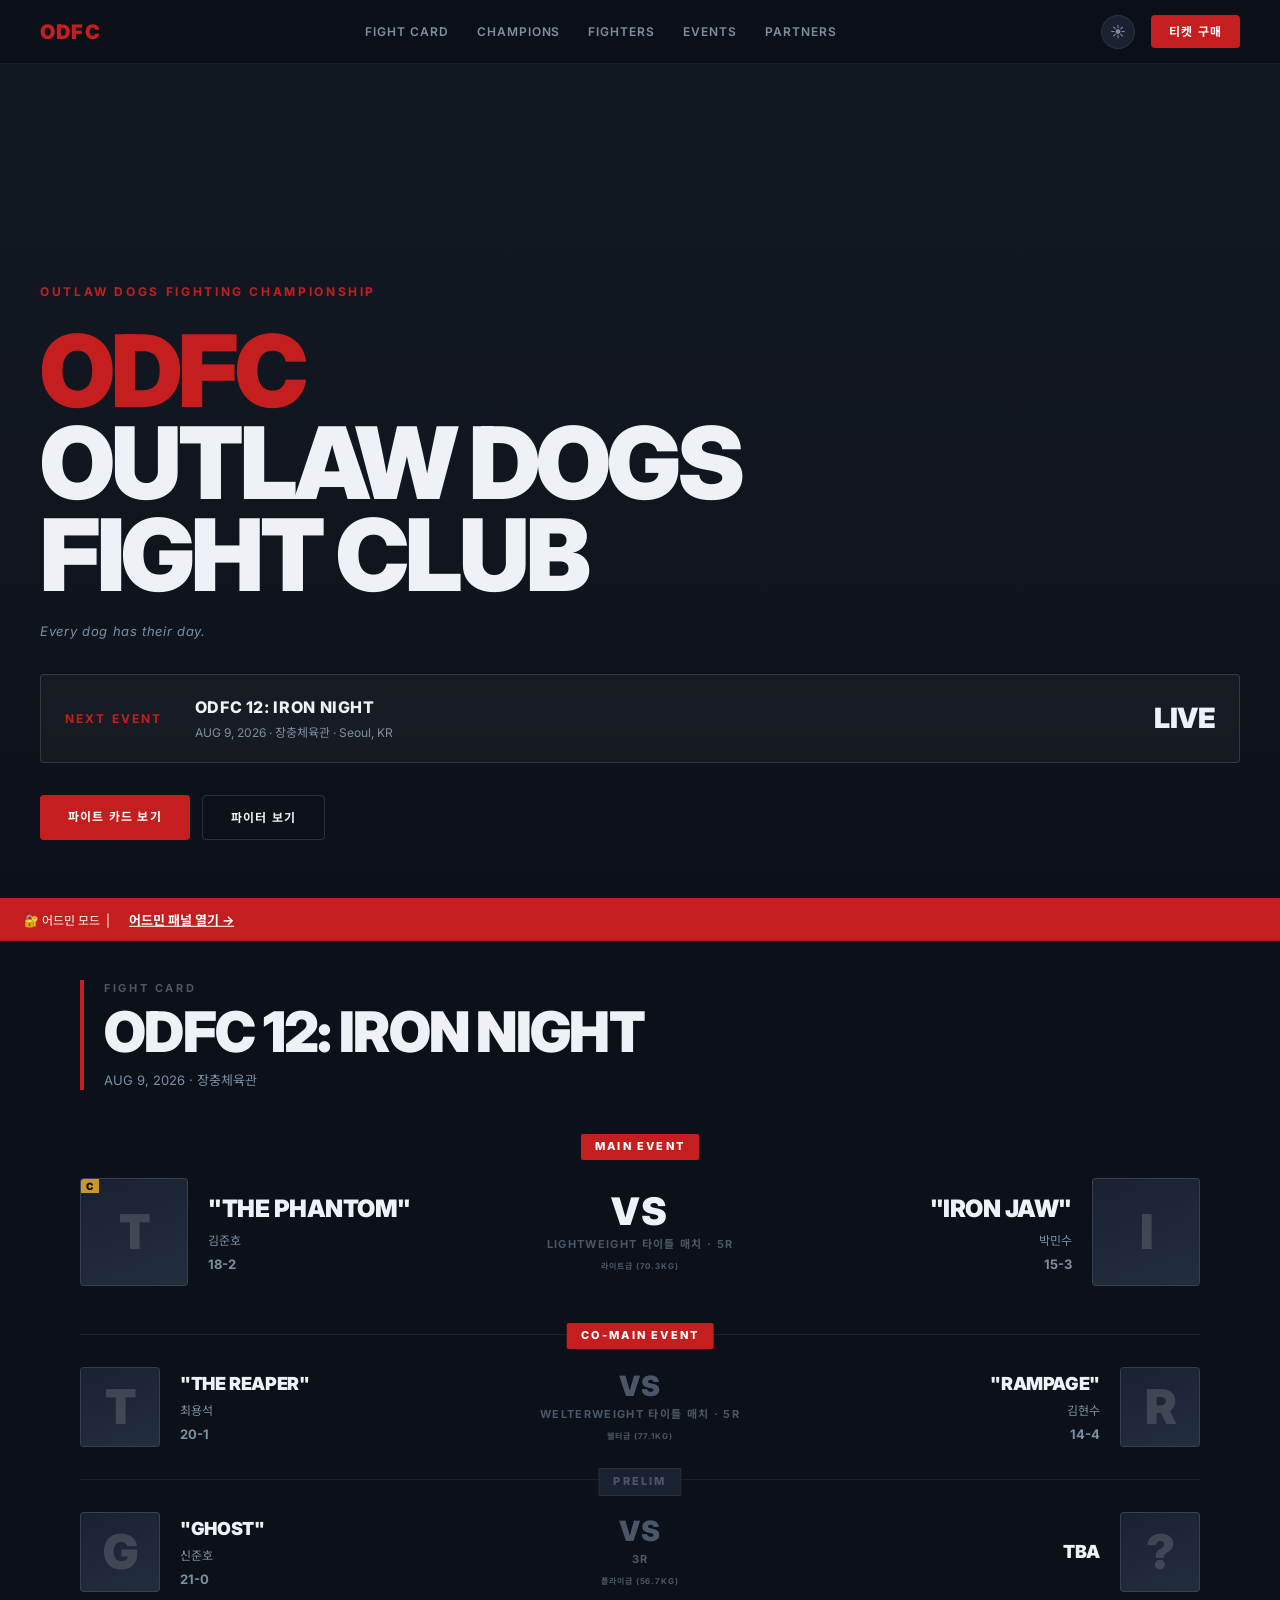
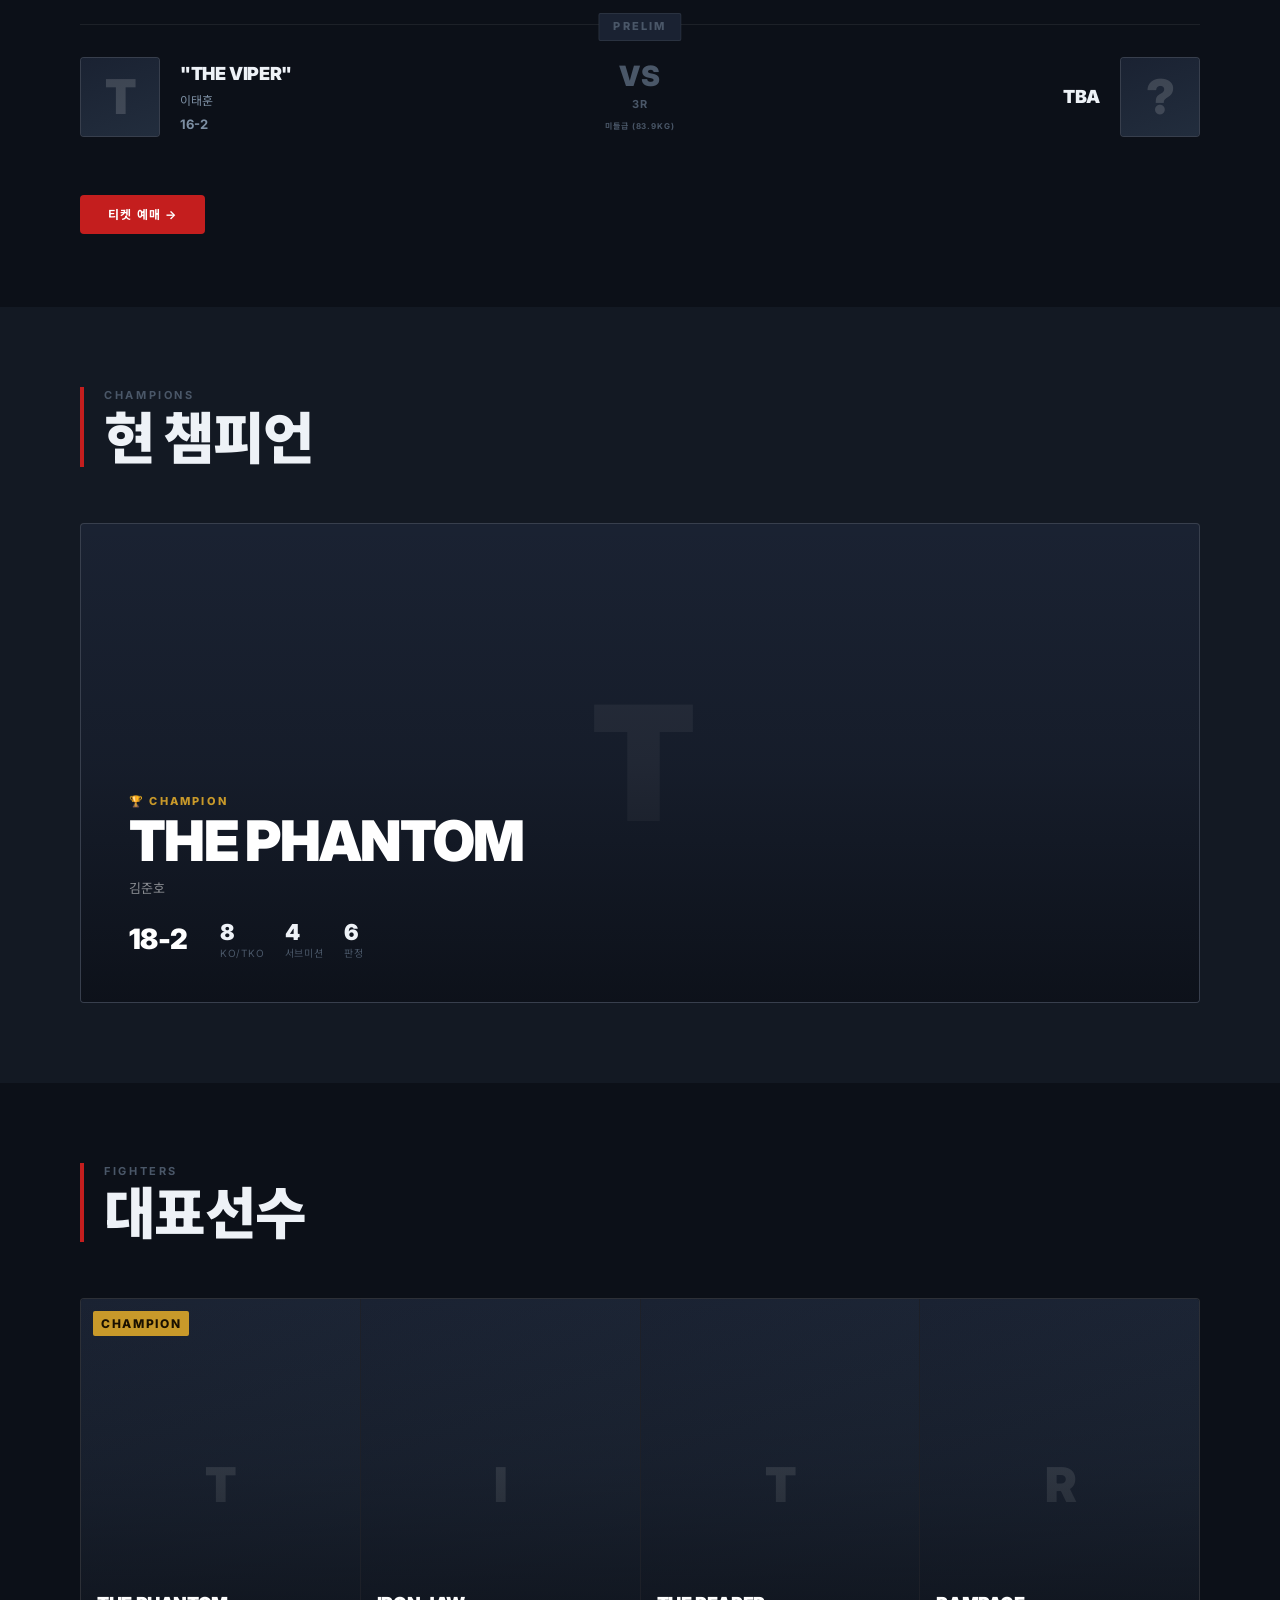
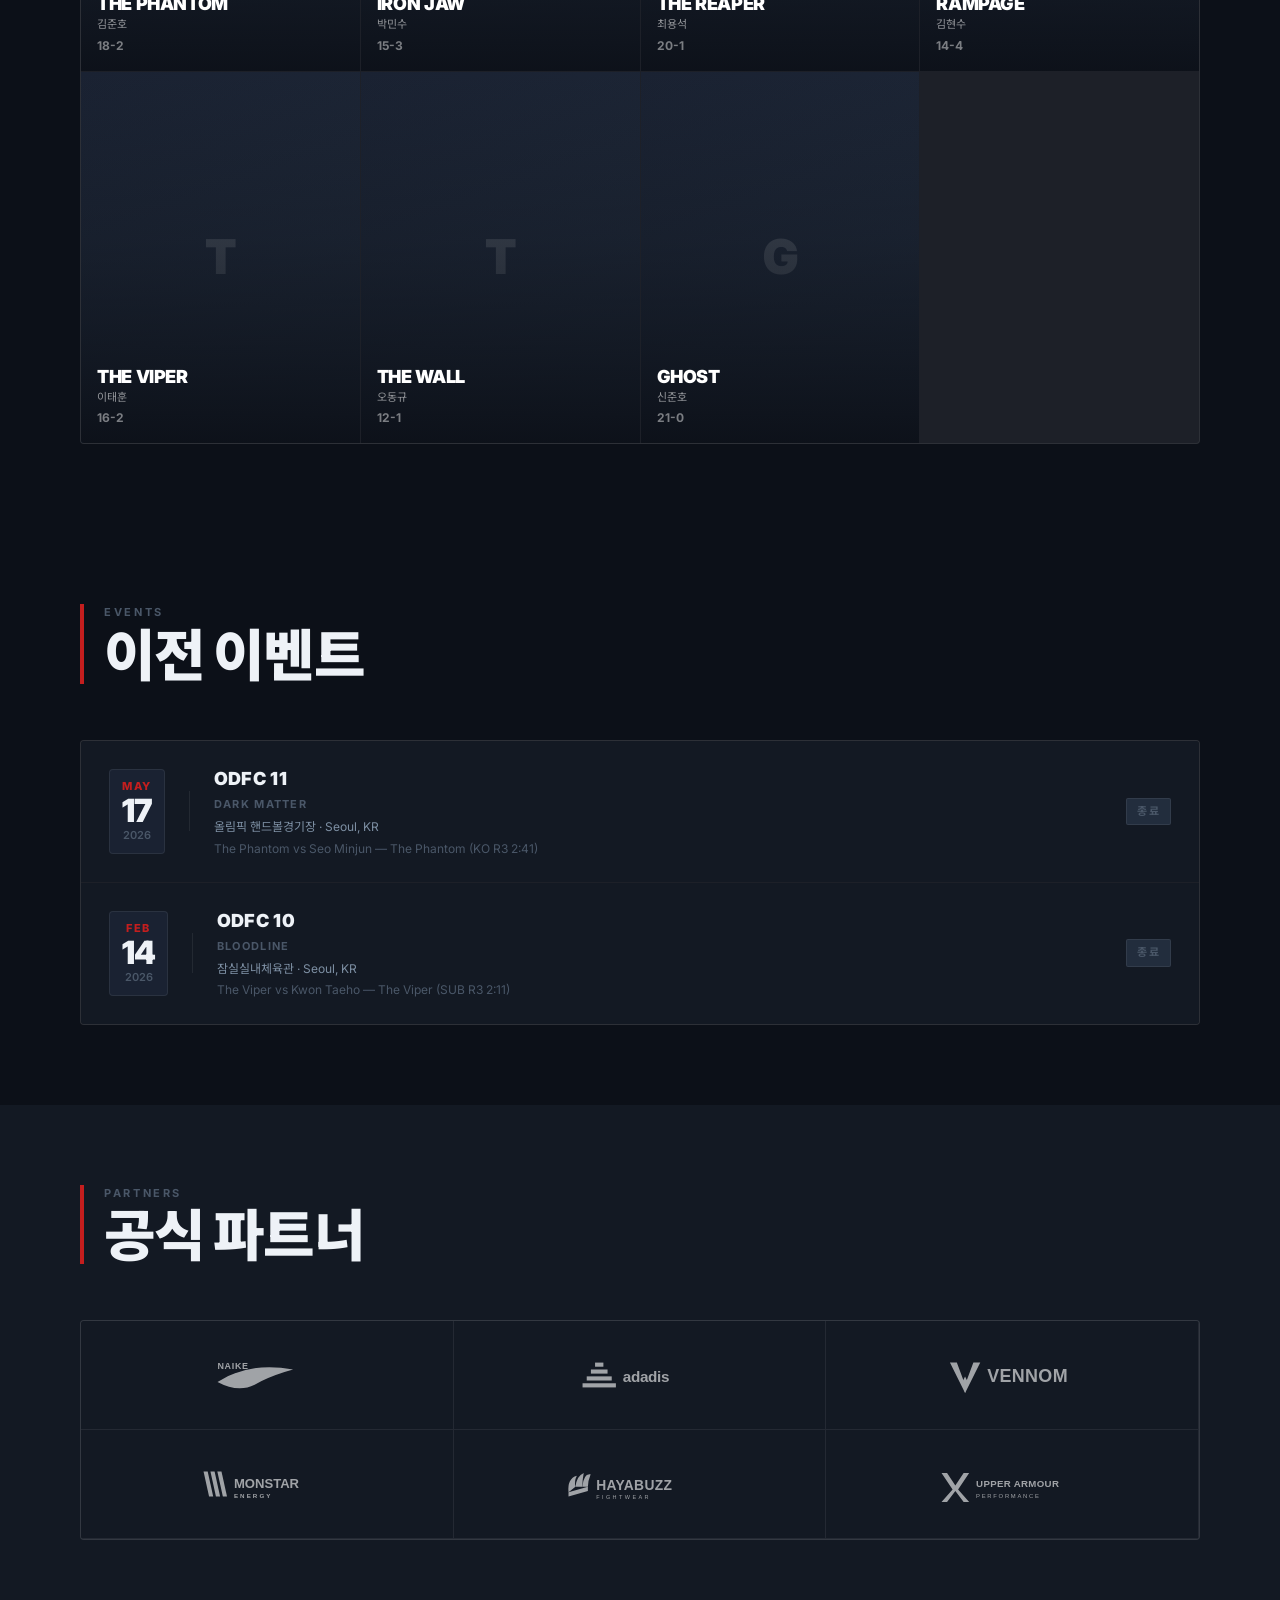
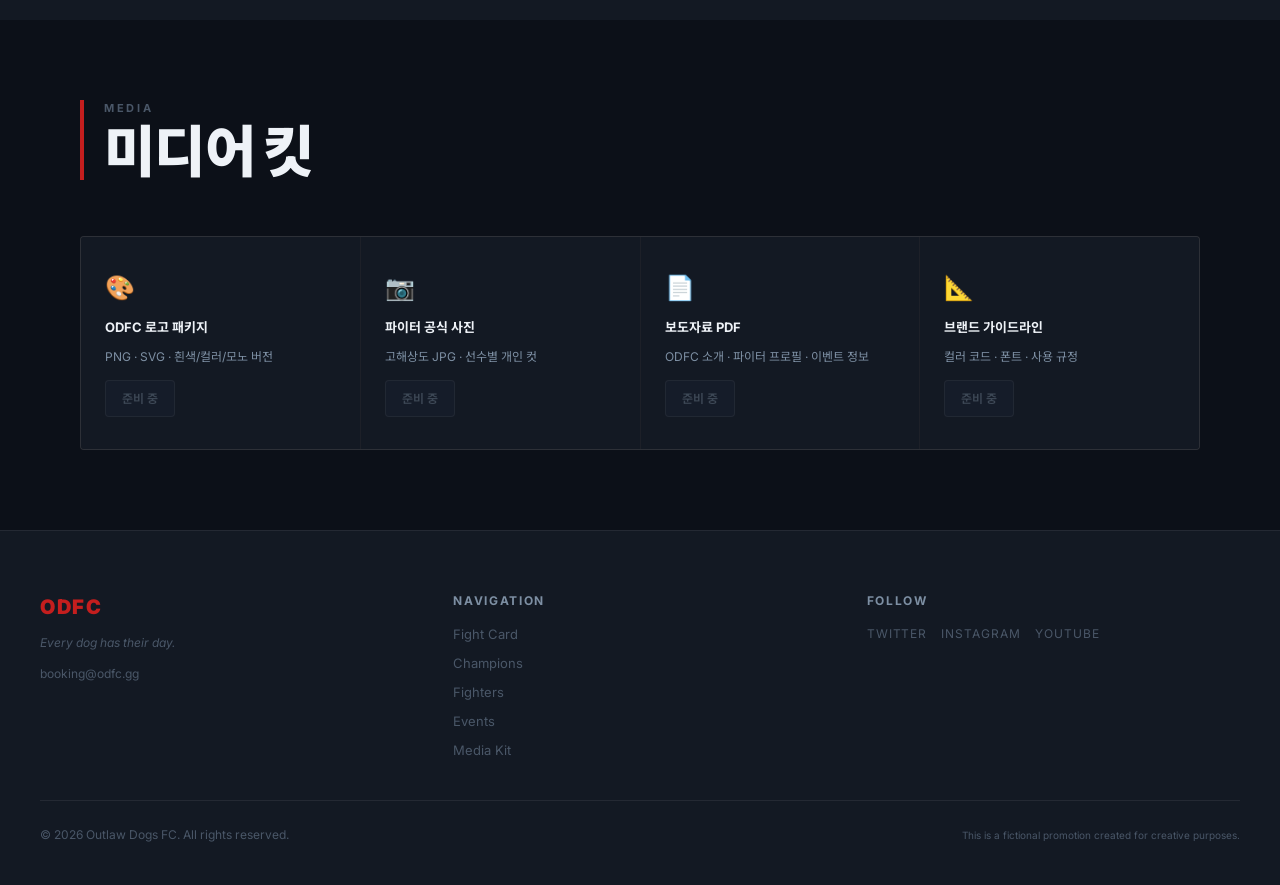
==== commit b2753258: "배너 롤링 기능 추가" ====
--- a/odfc/index.html
+++ b/odfc/index.html
@@ -48,6 +48,7 @@
 <section id="hero" class="hero">
   <div id="hero-bg-media"></div>
   <div class="hero-bg-overlay"></div>
+  <div id="banner-progress" class="banner-progress"></div>
   <div class="hero-content">
     <div class="hero-eyebrow">Outlaw Dogs Fighting Championship</div>
     <h1 class="hero-title" id="hero-title">
--- a/odfc/css/style.css
+++ b/odfc/css/style.css
@@ -53,7 +53,11 @@
   --red-glow:     rgba(196,30,30,0.10);
 }
 [data-theme="light"] .hero { background: var(--bg2); }
-[data-theme="light"] .hero-title { color: var(--text); }
+[data-theme="light"] .hero-title { color: #fff; }
+[data-theme="light"] .hero-slogan { color: rgba(255,255,255,0.65); }
+[data-theme="light"] .hero-bg-overlay {
+  background: linear-gradient(to top, rgba(0,0,0,0.75) 0%, rgba(0,0,0,0.25) 55%, rgba(0,0,0,0.05) 100%);
+}
 [data-theme="light"] .nav { background: rgba(240,242,245,0.95); border-bottom-color: var(--border); }
 [data-theme="light"] .fighter-photo-wrap img { filter: none; }
 [data-theme="light"] .fighter-photo-wrap::after { display: none; }
@@ -186,6 +190,25 @@
   position: absolute; inset: 0; z-index: 1;
   background: linear-gradient(to top, var(--bg) 0%, rgba(12,16,24,0.35) 50%, rgba(12,16,24,0.05) 100%);
 }
+/* Hero image Ken Burns */
+.hero-bg-video {
+  animation: heroBgZoom 8s ease forwards;
+}
+@keyframes heroBgZoom {
+  from { transform: scale(1.06); }
+  to   { transform: scale(1); }
+}
+/* Banner progress bar */
+.banner-progress {
+  position: absolute; bottom: 0; left: 0;
+  height: 2px; width: 0%;
+  background: var(--red); z-index: 10;
+  pointer-events: none;
+}
+@keyframes bannerProgressAnim {
+  from { width: 0%; }
+  to   { width: 100%; }
+}
 .hero-content {
   position: relative; z-index: 2;
   max-width: 1200px; margin: 0 auto; width: 100%;
@@ -371,13 +394,7 @@
 /* ---------- Champions ---------- */
 #champions { background: var(--bg2); }
 .champs-grid {
-  display: grid;
-  grid-template-columns: repeat(5, 1fr);
-  gap: 1px;
-  background: var(--border);
-  border: 0.5px solid var(--border);
-  border-radius: var(--radius);
-  overflow: hidden;
+  width: 100%;
 }
 .champ-card {
   background: var(--bg2);
@@ -412,33 +429,46 @@
 
 /* ---------- Champion Featured Card ---------- */
 .champ-featured {
-  display: flex; align-items: stretch;
-  background: var(--bg2); border: 0.5px solid var(--border-light);
+  position: relative;
+  background: var(--bg3); border: 0.5px solid var(--border-light);
   border-radius: var(--radius); overflow: hidden;
   cursor: pointer; width: 100%;
-  transition: background var(--transition);
-}
-.champ-featured:hover { background: var(--bg3); }
+  aspect-ratio: 21/9; min-height: 300px;
+}
+.champ-featured:hover .champ-featured-photo img { transform: scale(1.03); }
 .champ-featured-photo {
-  width: 280px; flex-shrink: 0; overflow: hidden;
-  background: var(--bg3); position: relative; min-height: 320px;
-}
-.champ-featured-photo img { width: 100%; height: 100%; object-fit: cover; object-position: top; }
-.champ-featured-info {
-  padding: 32px 28px; display: flex; flex-direction: column; justify-content: center; gap: 8px;
-  min-width: 220px;
+  position: absolute; inset: 0; overflow: hidden;
+}
+.champ-featured-photo img {
+  width: 100%; height: 100%; object-fit: cover; object-position: top center;
+  transition: transform 0.5s ease;
+}
+.champ-placeholder {
+  width: 100%; height: 100%; display: flex; align-items: center; justify-content: center;
+  font-size: 160px; font-weight: 900; color: rgba(255,255,255,0.07);
+  font-family: 'Inter','Arial Black',sans-serif; letter-spacing: -0.04em; user-select: none;
+}
+.champ-featured-overlay {
+  position: absolute; inset: 0; z-index: 2;
+  background: linear-gradient(to top, rgba(12,16,24,0.92) 0%, rgba(12,16,24,0.3) 50%, transparent 100%);
+  display: flex; flex-direction: column; justify-content: flex-end;
+  padding: 40px 48px;
+  gap: 6px;
 }
 .champ-featured-label {
-  font-size: 11px; font-weight: 800; letter-spacing: 0.18em; text-transform: uppercase;
+  font-size: 11px; font-weight: 800; letter-spacing: 0.20em; text-transform: uppercase;
   color: var(--gold);
 }
 .champ-featured-nickname {
-  font-size: 42px; font-weight: 900; letter-spacing: -0.03em; color: var(--text);
-  text-transform: uppercase; line-height: 0.95;
-}
-.champ-featured-realname { font-size: 13px; color: var(--text-muted); margin-top: 6px; }
+  font-size: 56px; font-weight: 900; letter-spacing: -0.03em; color: #fff;
+  text-transform: uppercase; line-height: 0.92;
+}
+.champ-featured-realname { font-size: 13px; color: rgba(255,255,255,0.5); margin-top: 4px; }
+.champ-featured-bottom {
+  display: flex; align-items: center; gap: 32px; margin-top: 12px;
+}
 .champ-featured-record {
-  font-size: 24px; font-weight: 900; color: var(--text); margin-top: 8px;
+  font-size: 28px; font-weight: 900; color: #fff; letter-spacing: -0.02em;
 }
 .champ-finishes {
   display: flex; gap: 20px; margin-top: 4px;
@@ -453,11 +483,7 @@
   text-transform: uppercase;
 }
 
-/* Champ stats panel */
-.champ-featured-stats {
-  flex: 1; padding: 32px 28px; display: flex; flex-direction: column; justify-content: center; gap: 10px;
-  border-left: 0.5px solid var(--border);
-}
+/* (stats panel removed — single overlay layout) */
 .champ-stats-title {
   font-size: 11px; font-weight: 800; letter-spacing: 0.18em; text-transform: uppercase;
   color: var(--text-faint); margin-bottom: 4px;
@@ -479,9 +505,9 @@
   font-size: 12px; font-weight: 700; color: var(--text); width: 26px; text-align: right; flex-shrink: 0;
 }
 @media (max-width: 760px) {
-  .champ-featured { flex-direction: column; }
-  .champ-featured-photo { width: 100%; height: 260px; min-height: 0; }
-  .champ-featured-stats { border-left: none; border-top: 0.5px solid var(--border); }
+  .champ-featured { aspect-ratio: 4/3; }
+  .champ-featured-nickname { font-size: 36px; }
+  .champ-featured-overlay { padding: 24px 24px; }
 }
 
 /* ---------- Fighters ---------- */
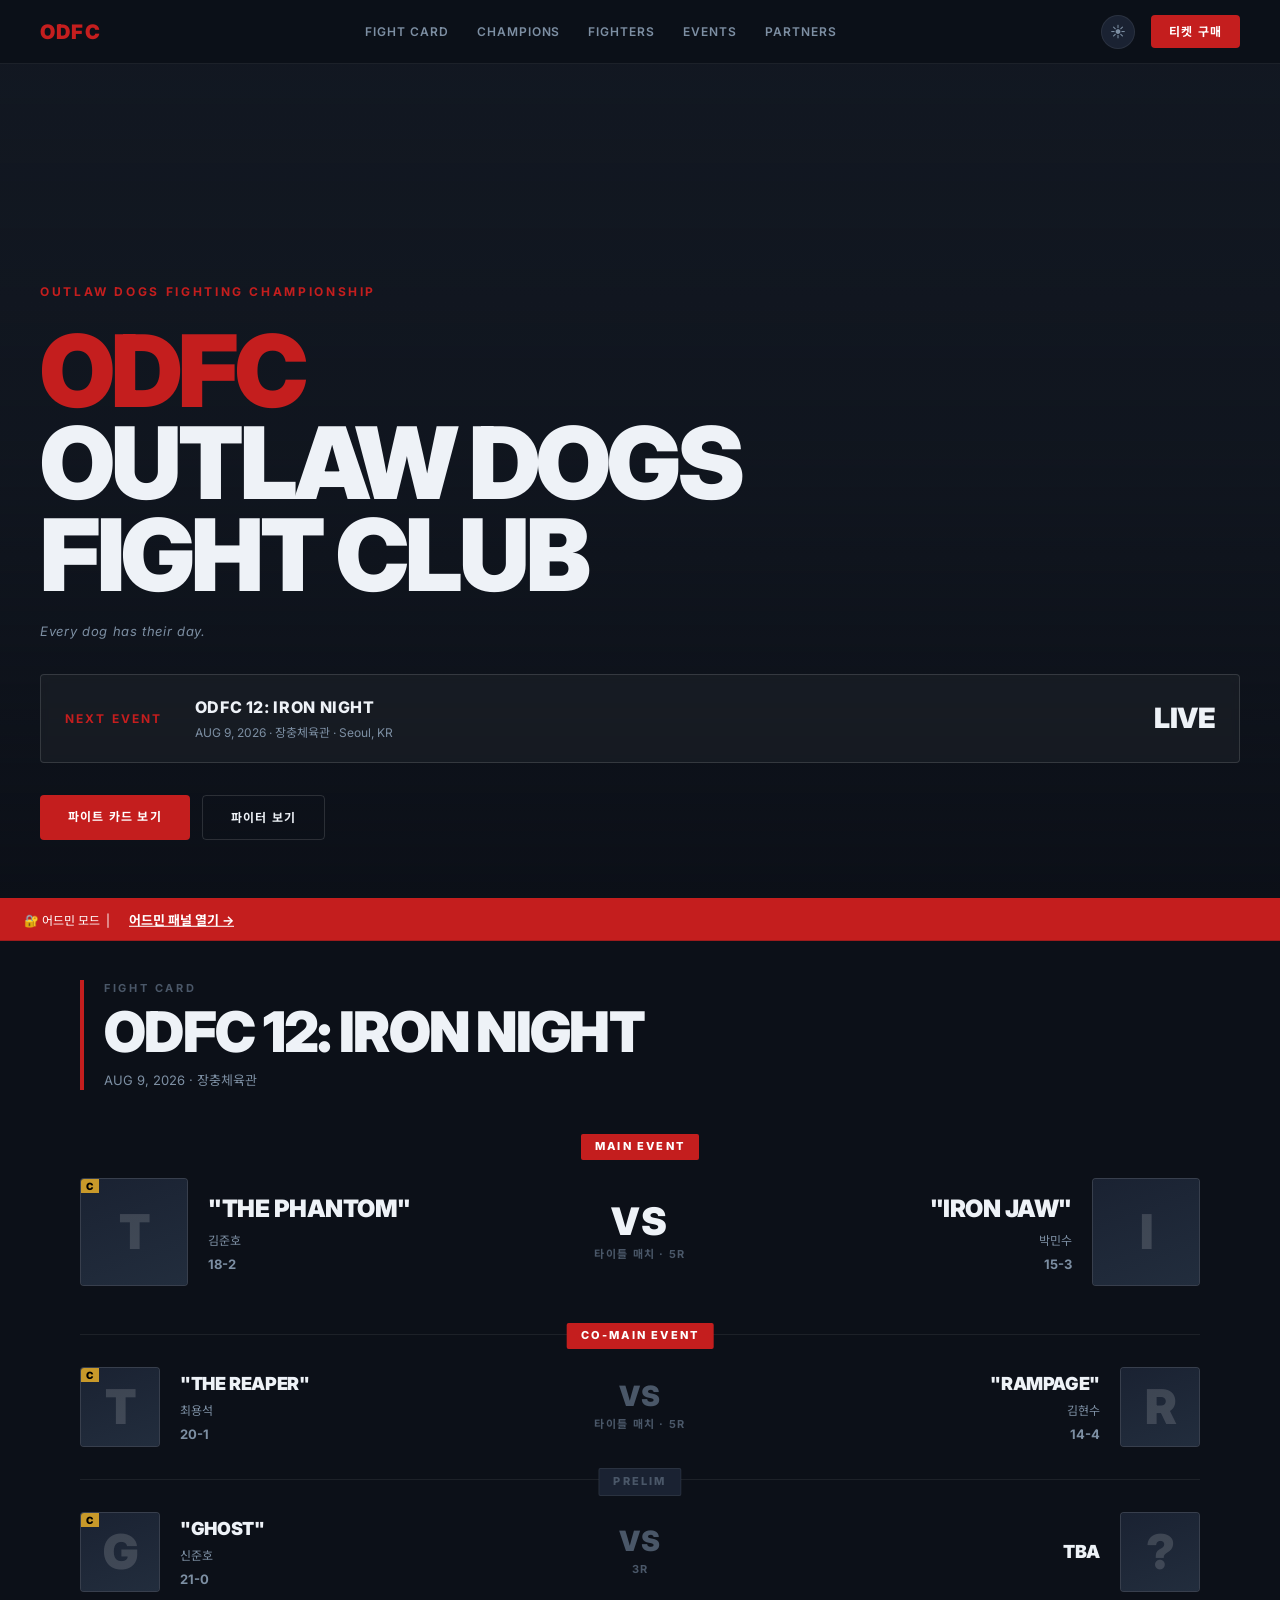
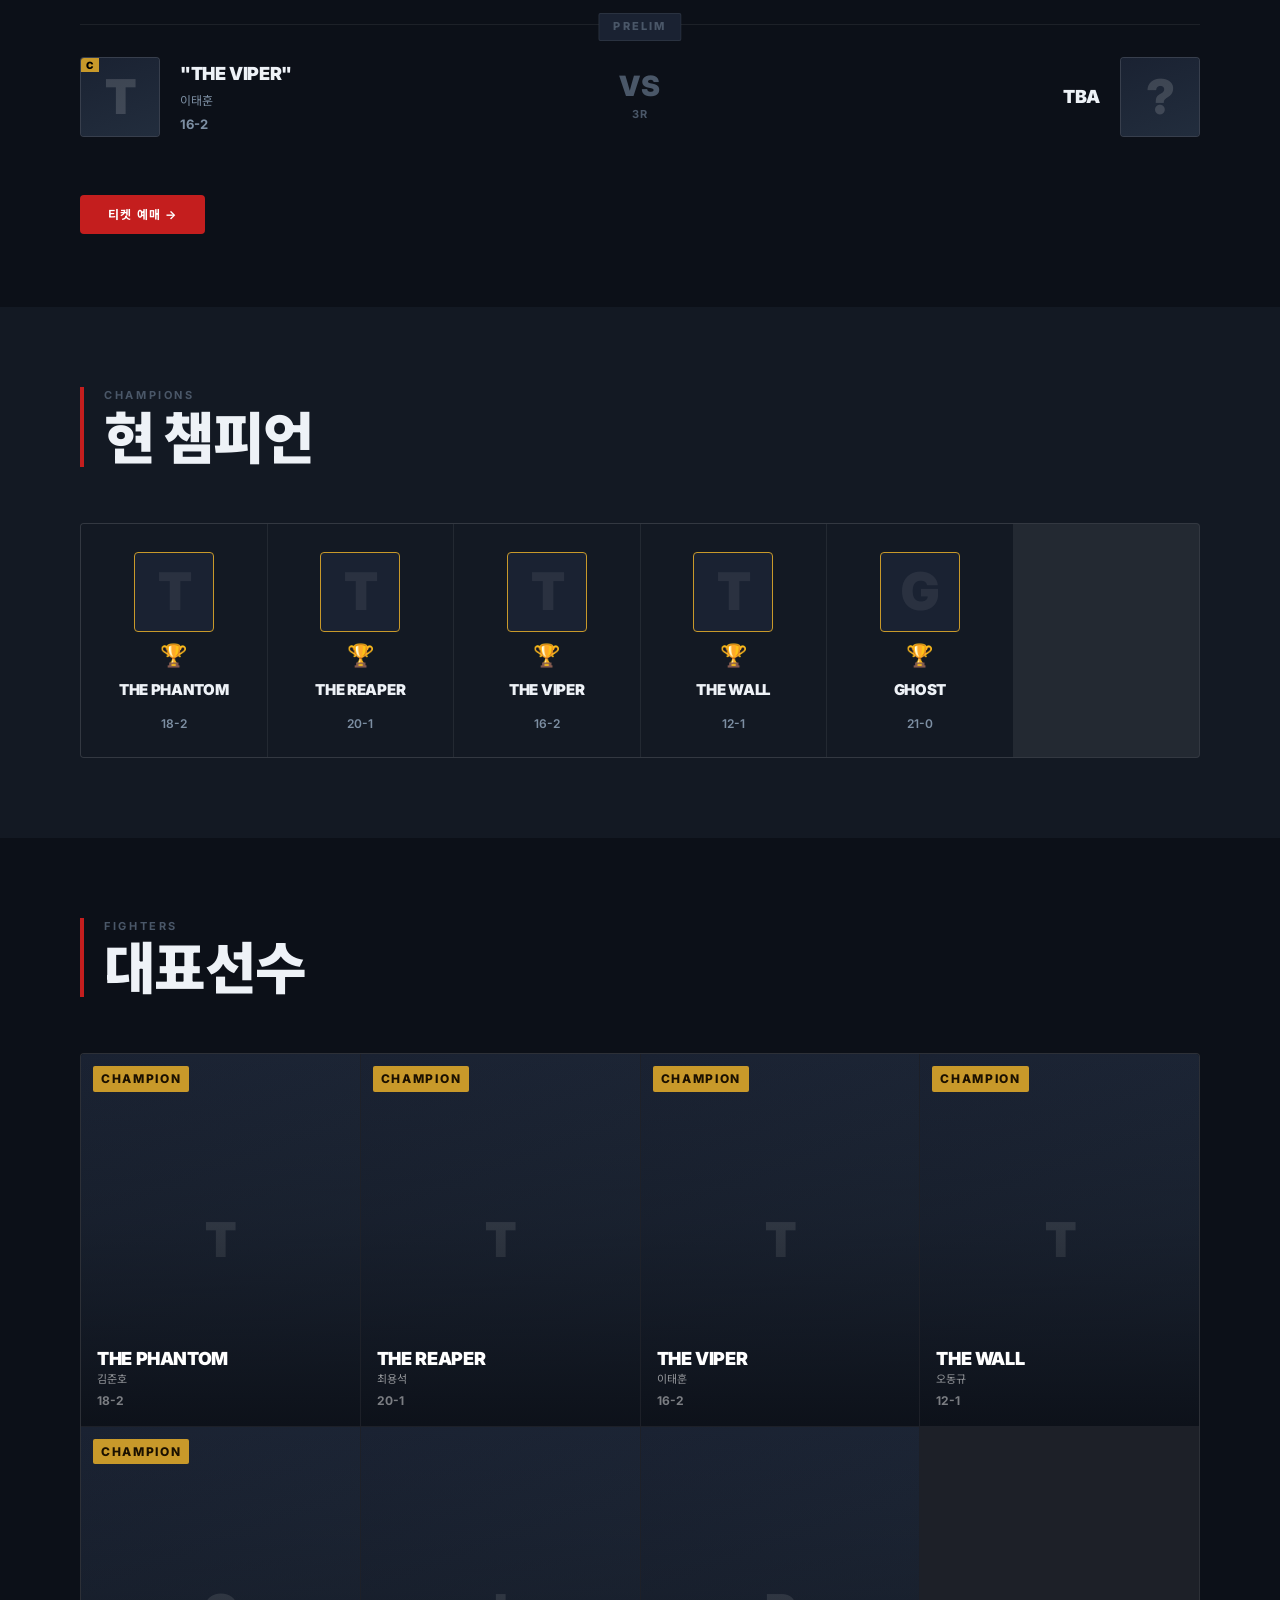
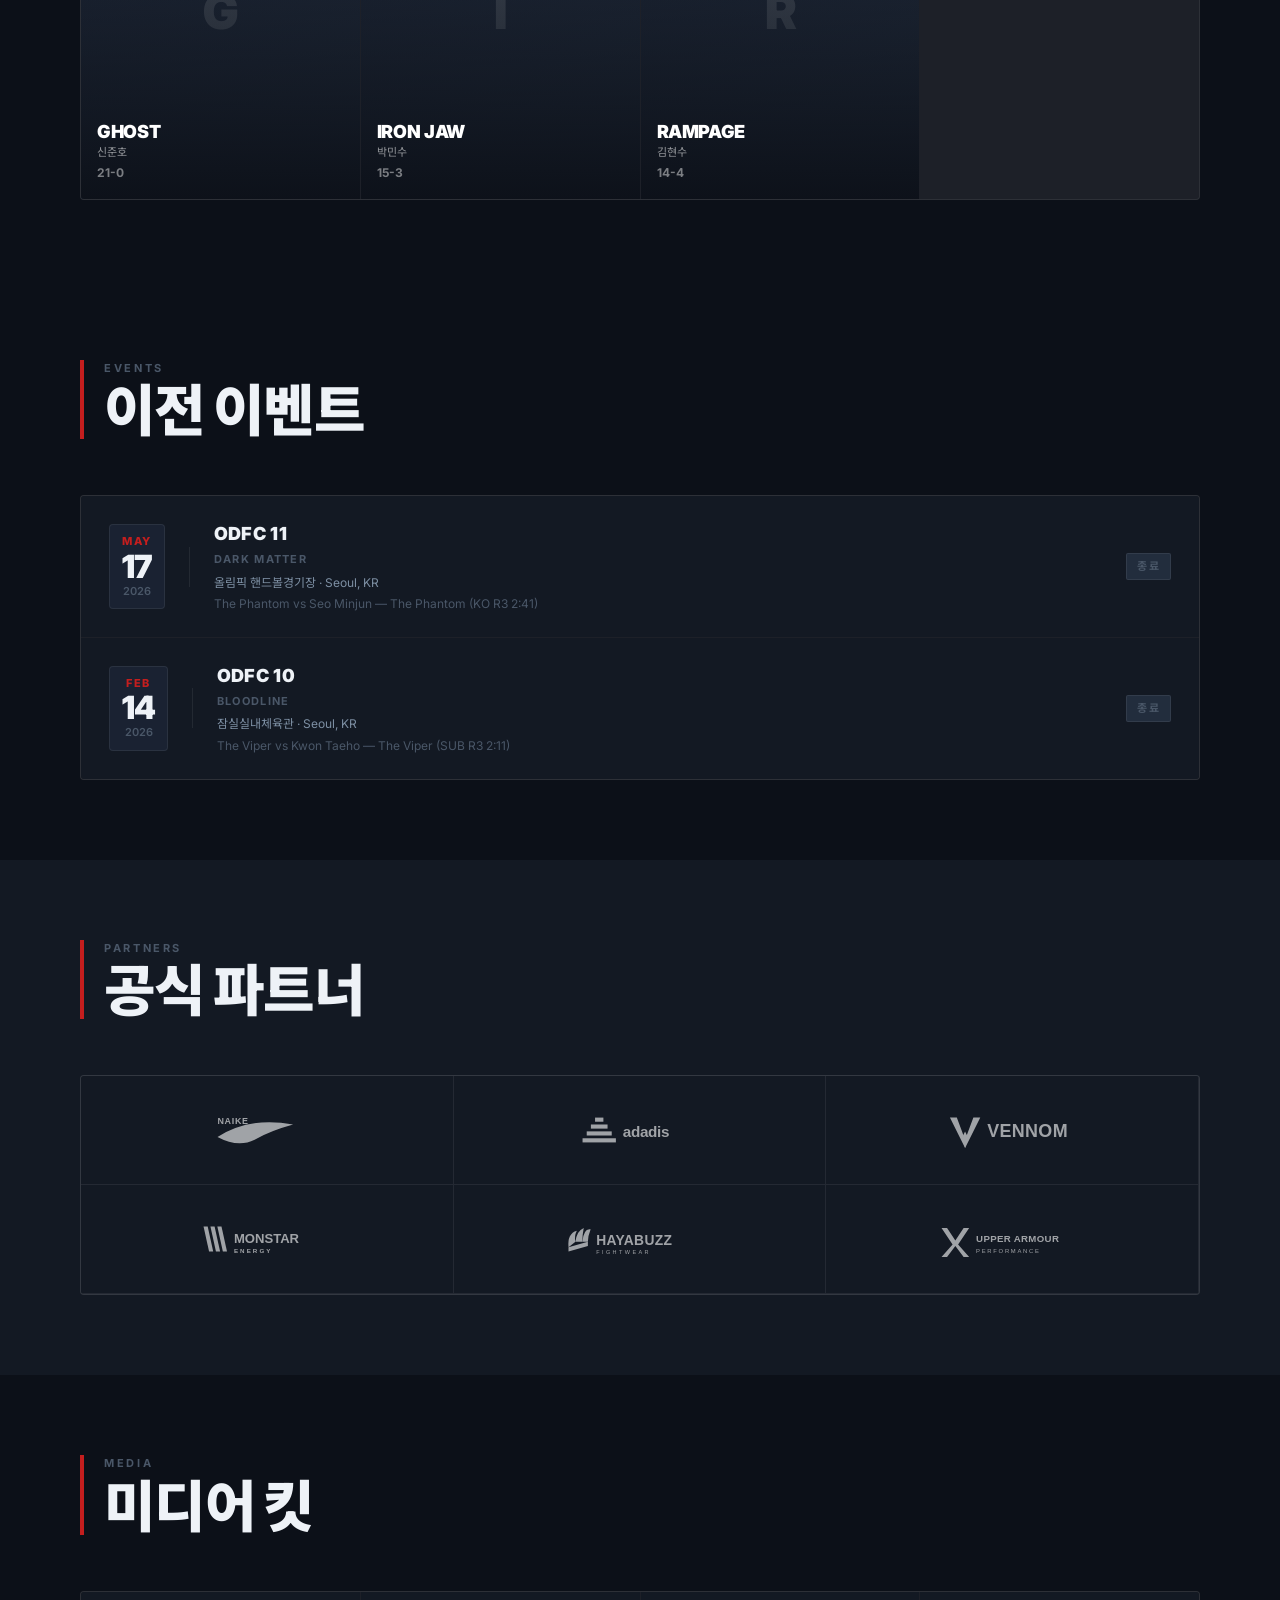
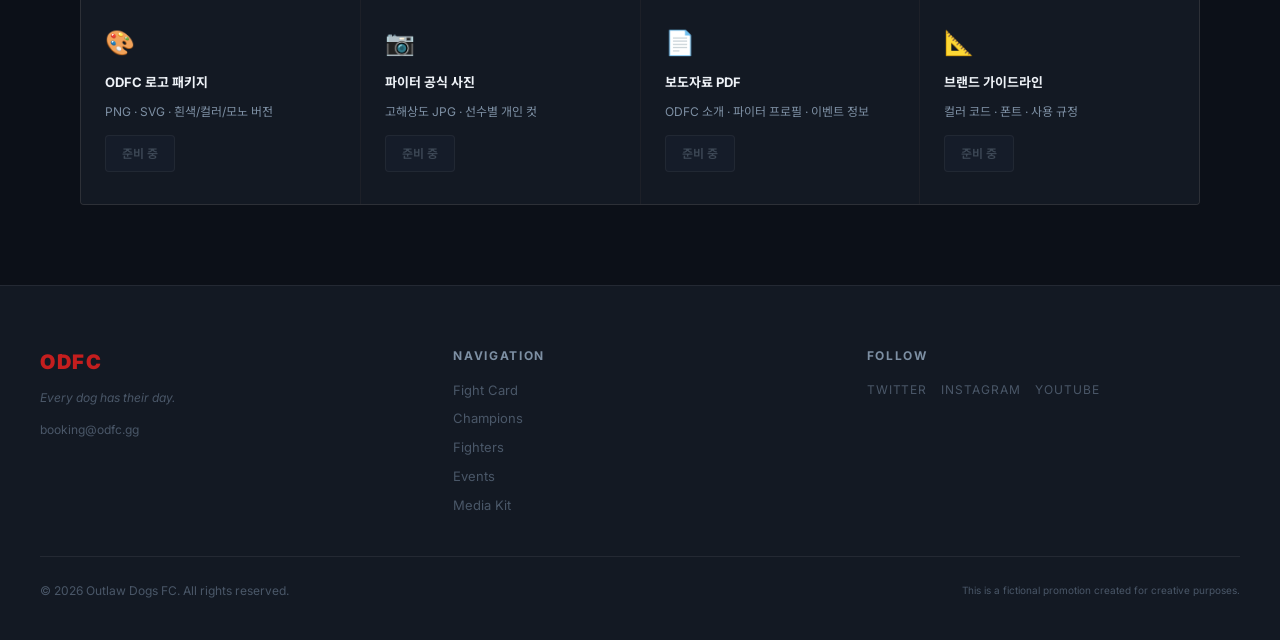
==== commit bb44101e: "odfc 클로드 자체 개선" ====
--- a/odfc/index.html
+++ b/odfc/index.html
@@ -29,8 +29,20 @@
   <div class="nav-right">
     <button class="theme-toggle" id="theme-toggle" onclick="toggleTheme()" title="테마 전환">☀️</button>
     <a class="nav-tickets" href="#fightcard">티켓 구매</a>
+    <button class="nav-hamburger" id="nav-hamburger" aria-label="메뉴">
+      <span></span><span></span><span></span>
+    </button>
   </div>
 </nav>
+
+<div class="mobile-menu" id="mobile-menu">
+  <a href="#fightcard" class="mobile-menu-link">Fight Card</a>
+  <a href="#champions" class="mobile-menu-link">Champions</a>
+  <a href="#fighters" class="mobile-menu-link">Fighters</a>
+  <a href="#past-events" class="mobile-menu-link">Events</a>
+  <a href="#sponsors" class="mobile-menu-link">Partners</a>
+  <a href="#fightcard" class="mobile-menu-link mobile-menu-ticket">티켓 구매</a>
+</div>
 
 <!-- Live Bar -->
 <div id="live-bar">
@@ -110,7 +122,6 @@
       <span class="section-title">Fighters</span>
       <span class="section-sub">대표선수</span>
     </div>
-    <div class="wc-tabs reveal" id="wc-tabs"></div>
     <div class="fighters-grid reveal" id="fighters-grid"></div>
   </div>
 </section>
@@ -198,7 +209,6 @@
         <div class="popup-champ-badge" id="popup-champ-badge" style="display:none">🏆 Champion</div>
         <div class="popup-nickname" id="popup-nickname"></div>
         <div class="popup-realname" id="popup-realname"></div>
-        <div class="popup-class" id="popup-class" style="display:none"></div>
       </div>
 
       <div class="popup-record" id="popup-record"></div>
--- a/odfc/css/style.css
+++ b/odfc/css/style.css
@@ -84,6 +84,7 @@
 }
 .ann-dismiss:hover { opacity: 1; }
 body.has-announcement .nav { top: 36px; }
+body.has-announcement .mobile-menu { top: calc(36px + var(--nav-h)); }
 
 /* ---------- Nav ---------- */
 .nav {
@@ -928,10 +929,67 @@
   .mediakit-grid { grid-template-columns: repeat(2, 1fr); }
   .footer-inner { grid-template-columns: 1fr 1fr; }
 }
+/* ── HAMBURGER ───────────────────────────────────── */
+.nav-hamburger {
+  display: none;
+  flex-direction: column;
+  gap: 5px;
+  background: none;
+  border: none;
+  cursor: pointer;
+  padding: 4px;
+  flex-shrink: 0;
+}
+.nav-hamburger span {
+  display: block;
+  width: 20px;
+  height: 1.5px;
+  background: var(--text);
+  transition: transform 0.25s, opacity 0.25s;
+}
+.nav-hamburger.open span:nth-child(1) { transform: translateY(6.5px) rotate(45deg); }
+.nav-hamburger.open span:nth-child(2) { opacity: 0; }
+.nav-hamburger.open span:nth-child(3) { transform: translateY(-6.5px) rotate(-45deg); }
+
+.mobile-menu {
+  display: none;
+  flex-direction: column;
+  position: fixed;
+  top: var(--nav-h);
+  left: 0; right: 0;
+  background: var(--bg);
+  border-bottom: 1px solid var(--border-light);
+  z-index: 999;
+  padding: 12px 0;
+}
+.mobile-menu.open { display: flex; }
+.mobile-menu-link {
+  padding: 14px 24px;
+  font-size: 13px;
+  letter-spacing: 0.1em;
+  text-transform: uppercase;
+  color: var(--text-muted);
+  text-decoration: none;
+  transition: color 0.2s, background 0.2s;
+}
+.mobile-menu-link:hover { color: var(--text); background: var(--bg2); }
+.mobile-menu-ticket {
+  margin: 8px 16px 4px;
+  padding: 12px 24px;
+  background: var(--red);
+  color: #fff !important;
+  text-align: center;
+  border-radius: 3px;
+  letter-spacing: 0.08em;
+}
+.mobile-menu-ticket:hover { background: #b30010 !important; }
+
 @media (max-width: 768px) {
   :root { --nav-h: 56px; }
   .nav { padding: 0 20px; gap: 16px; }
   .nav-links { display: none; }
+  .nav-tickets { display: none; }
+  .nav-hamburger { display: flex; }
   .section { padding: 72px 20px; }
   .hero { padding: calc(var(--nav-h) + 24px) 20px 40px; }
   .hero-title { font-size: clamp(40px, 12vw, 64px); }
@@ -941,9 +999,29 @@
   .fighters-grid { grid-template-columns: repeat(2, 1fr); }
   .rankings-grid { grid-template-columns: 1fr 1fr; }
   .mediakit-grid { grid-template-columns: 1fr 1fr; }
-  .fight-row { flex-wrap: wrap; gap: 12px; }
-  .fight-fighter-photo { width: 52px; height: 52px; }
-  .fight-nickname { font-size: 13px; }
+  /* ── Fight Card mobile ── */
+  .fight-row {
+    display: grid;
+    grid-template-columns: 1fr auto 1fr;
+    align-items: center;
+    gap: 0;
+    padding: 20px 0;
+  }
+  .fight-row.main-event { padding: 28px 0; }
+  .fight-fighter { gap: 0; }
+  .fight-fighter-photo { display: none; }
+  .fight-fighter.right { flex-direction: row; text-align: left; }
+  .fight-fighter.right .fight-info { text-align: right; width: 100%; }
+  .fight-fighter:not(.right) .fight-info { text-align: left; width: 100%; }
+  .fight-nickname { font-size: 13px; letter-spacing: 0; }
+  .fight-row.main-event .fight-nickname { font-size: 16px; }
+  .fight-realname { font-size: 11px; }
+  .fight-record { font-size: 11px; }
+  .fight-vs { padding: 0 12px; min-width: 48px; }
+  .fight-vs-text { font-size: 18px; }
+  .fight-row.main-event .fight-vs-text { font-size: 22px; }
+  .fight-vs-meta { font-size: 9px; letter-spacing: 0.06em; text-align: center; }
+  .fight-type-badge { font-size: 9px; padding: 3px 10px; }
   .sponsors-grid { flex-direction: column; }
   .sponsor-item { flex: 0 0 100%; }
   .footer-inner { grid-template-columns: 1fr; gap: 32px; }
